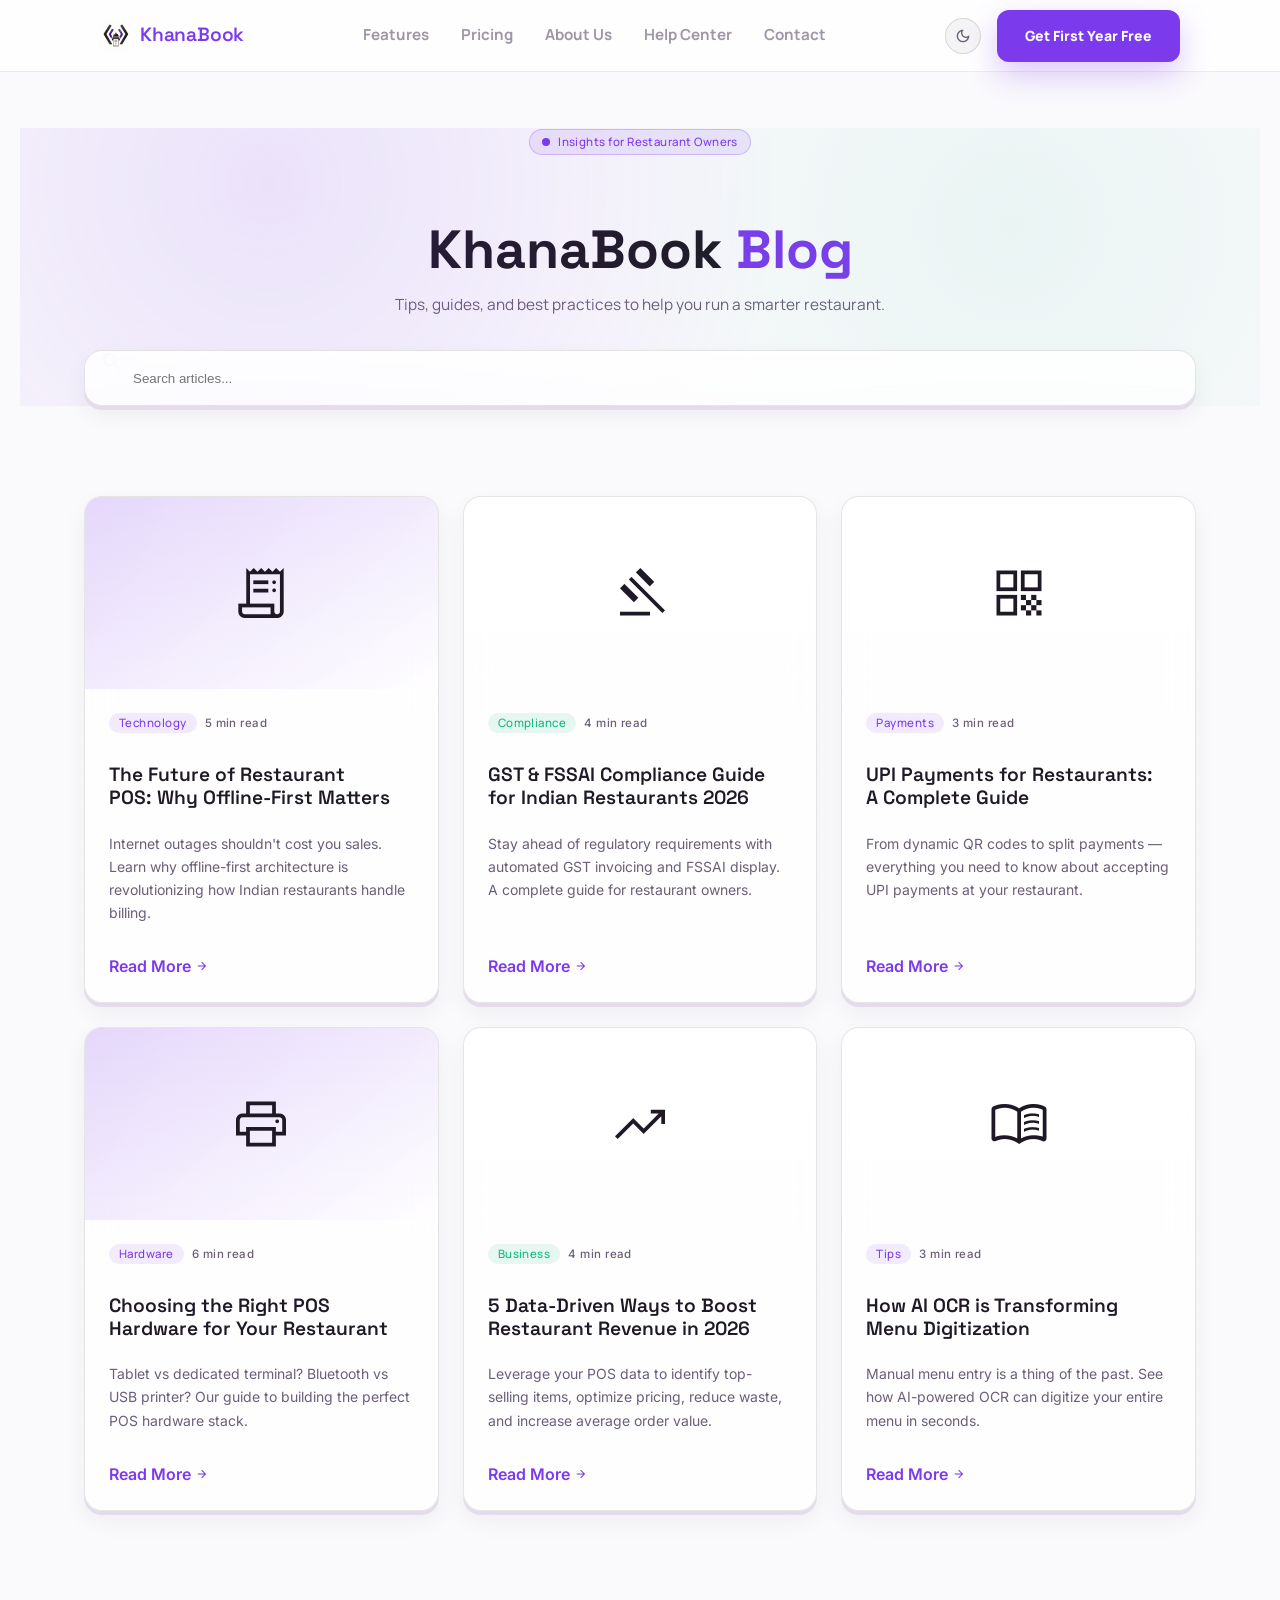
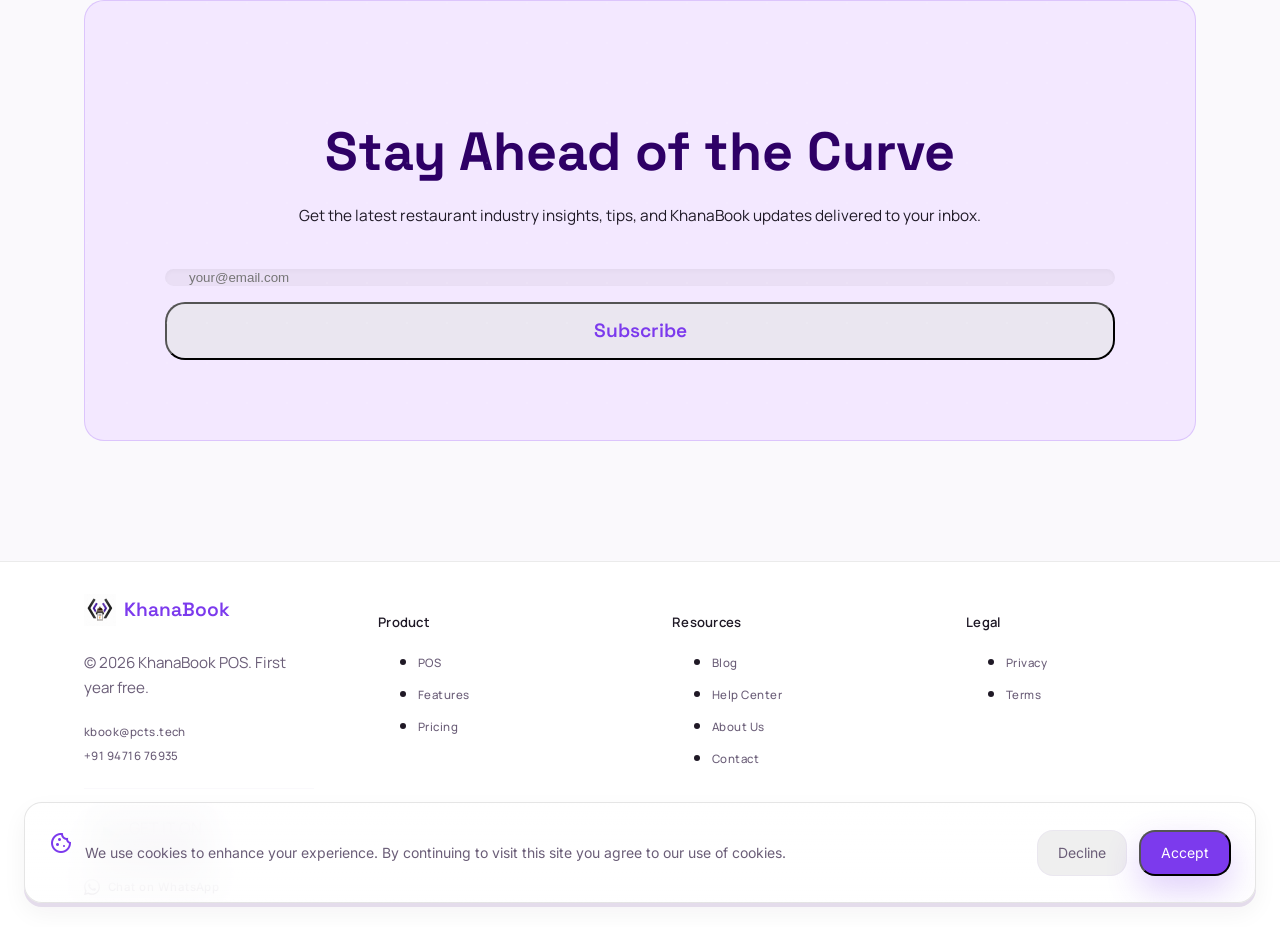
==== html/blog.html @ 8bc5c880 "first commit" ====
﻿<!DOCTYPE html><html lang="en"><head>
<meta charset="utf-8">
<meta name="viewport" content="width=device-width, initial-scale=1.0">
<meta name="description" content="KhanaBook Blog — restaurant POS insights, GST/FSSAI tips, UPI payment guides, hardware advice, and updates on the first year free launch offer.">
<meta property="og:title" content="KhanaBook Blog | Restaurant POS Insights">
<meta property="og:description" content="KhanaBook Blog — restaurant POS insights, GST/FSSAI tips, UPI payment guides, hardware advice, and updates on the first year free launch offer.">
<meta property="og:type" content="website">
<meta name="twitter:card" content="summary_large_image">
<meta name="twitter:image" content="../assets/khanabook_logo.png">
<meta property="og:image" content="../assets/khanabook_logo.png">
<title>KhanaBook Blog | Restaurant POS Insights</title>
<link rel="icon" type="image/png" href="../assets/khanabook_logo_header.png">


<link rel="preconnect" href="https://fonts.googleapis.com">
<link rel="preconnect" href="https://fonts.gstatic.com" crossorigin>
<link href="https://fonts.googleapis.com/css2?family=Inter:wght@300;400;500;600;700;800;900&family=Material+Symbols+Outlined:wght,FILL@100..700,0..1&display=swap" rel="stylesheet">
<link rel="stylesheet" href="../css/blog.css">
<link rel="stylesheet" href="../css/khanabook-premium.css">
  
<script type="application/ld+json">
{"@context":"https://schema.org","@type":"Organization","name":"KhanaBook","description":"Precision POS for the Modern Era","url":"https://khanabook.com","contactPoint":{"@type":"ContactPoint","telephone":"+91-94716-76935","email":"kbook@pcts.tech","contactType":"sales"}}
</script>
<script type="application/ld+json">
{"@context":"https://schema.org","@type":"WebSite","name":"KhanaBook","url":"https://khanabook.com"}
</script>

  <link rel="canonical" href="https://khanabook.com/blog.html">
  <meta property="og:url" content="https://khanabook.com/blog.html">
  <meta name="robots" content="index, follow">
  <!-- Theme initializer: inline & synchronous to prevent flash of wrong theme -->
  <script>
    (function() {
      try {
        var theme = localStorage.getItem('khana-theme');
        if (!theme) {
          theme = window.matchMedia('(prefers-color-scheme: dark)').matches ? 'dark' : 'light';
        }
        if (theme === 'dark') document.documentElement.classList.add('dark');
      } catch(e) {}
    })();
  </script>
</head>
<body class="bg-background text-on-surface font-body-base overflow-x-hidden">
<nav class="fixed top-0 w-full z-50 bg-surface/80 backdrop-blur-md border-b border-outline-variant/30 h-16">
<div class="flex justify-between items-center max-w-7xl mx-auto px-6 h-full">
<a href="home.html" class="flex items-center gap-2 font-headline-md text-headline-md font-bold text-primary">
<img src="../assets/khanabook_logo.png" alt="KhanaBook" class="h-8 w-auto shrink-0"> KhanaBook</a>
<div class="hidden md:flex items-center gap-8">
<a class="nav-link font-body-base text-body-base text-on-surface-variant hover:text-primary transition-colors" href="features.html">Features</a>
<a class="nav-link font-body-base text-body-base text-on-surface-variant hover:text-primary transition-colors" href="pricing-plans.html">Pricing</a>
<a class="nav-link font-body-base text-body-base text-on-surface-variant hover:text-primary transition-colors" href="our-story.html">About Us</a>
<a class="nav-link font-body-base text-body-base text-on-surface-variant hover:text-primary transition-colors" href="help-center.html">Help Center</a>
<a class="nav-link font-body-base text-body-base text-on-surface-variant hover:text-primary transition-colors" href="get-started.html">Contact</a>
</div>
<div class="flex items-center gap-4">
<button onclick="toggleTheme()" class="w-9 h-9 rounded-full flex items-center justify-center border border-outline-variant/50 hover:border-primary transition-colors bg-surface-container/50" aria-label="Toggle theme">
<span class="material-symbols-outlined text-lg text-on-surface-variant" id="theme-icon">light_mode</span>
</button>
<a href="get-started.html" class="nav-cta hidden md:inline-block">Get First Year Free</a>
<button id="mobile-menu-btn" onclick="toggleMobileMenu()" class="md:hidden w-9 h-9 rounded-full flex items-center justify-center border border-outline-variant/50 hover:border-primary transition-colors bg-surface-container/50 text-on-surface-variant" aria-label="Toggle navigation menu">
          <span class="material-symbols-outlined text-lg" id="mobile-menu-icon">menu</span>
        </button>
</div>
</div>
</nav>
<div id="mobile-menu" class="hidden fixed top-16 left-0 w-full bg-surface/95 backdrop-blur-md border-b border-outline-variant/30 z-40 py-4 px-6 flex flex-col gap-1 shadow-lg md:hidden">
    <a class="nav-link font-body-base text-body-base text-on-surface-variant hover:text-primary transition-colors py-2.5" href="home.html">Home</a>
    <a class="nav-link font-body-base text-body-base text-on-surface-variant hover:text-primary transition-colors py-2.5" href="features.html">Features</a>
    <a class="nav-link font-body-base text-body-base text-on-surface-variant hover:text-primary transition-colors py-2.5" href="pricing-plans.html">Pricing</a>
    <a class="nav-link font-body-base text-body-base text-on-surface-variant hover:text-primary transition-colors py-2.5" href="our-story.html">About Us</a>
    <a class="nav-link font-body-base text-body-base text-on-surface-variant hover:text-primary transition-colors py-2.5" href="help-center.html">Help Center</a>
    <a class="nav-link font-body-base text-body-base text-on-surface-variant hover:text-primary transition-colors py-2.5" href="get-started.html">Contact</a>
    <a href="get-started.html" class="mobile-cta mt-2">Get First Year Free</a>
  </div>
<main class="pt-32 pb-section-desktop">
<!-- Hero -->
<section data-reveal class="max-w-7xl mx-auto px-margin-desktop text-center relative">
<div class="hero-gradient absolute inset-0 -z-10" style="background: radial-gradient(circle at 50% 30%, rgba(124, 58, 237,.12) 0%, transparent 70%);"></div>
<div class="inline-flex items-center gap-2 px-3 py-1 rounded-full bg-primary/10 border border-primary/20 text-primary-fixed-dim text-label-sm font-label-sm mb-6">
<span class="w-2 h-2 rounded-full bg-primary animate-pulse"></span> Insights for Restaurant Owners
</div>
<h1 class="text-headline-xl font-headline-xl text-on-surface tracking-tight leading-tight mb-4">KhanaBook <span class="text-primary">Blog</span></h1>
<p class="text-body-lg font-body-lg text-on-surface-variant max-w-2xl mx-auto mb-xl">Tips, guides, and best practices to help you run a smarter restaurant.</p>
<div class="relative max-w-xl mx-auto mb-section-mobile">
<span class="material-symbols-outlined absolute left-4 top-1/2 -translate-y-1/2 text-outline">search</span>
<input id="blog-search" class="w-full h-14 pl-12 pr-4 glass-card rounded-xl text-on-surface focus:border-primary focus:ring-1 focus:ring-primary transition-all outline-none" placeholder="Search articles..." type="text" aria-label="Search blog articles">
</div>
</section>

<!-- Blog Grid -->
<section data-reveal class="max-w-7xl mx-auto px-margin-desktop">
<div class="grid grid-cols-1 md:grid-cols-2 lg:grid-cols-3 gap-6">
  <!-- Article 1 -->
  <article class="blog-card glass-card rounded-2xl overflow-hidden hover:border-primary/40 transition-all group flex flex-col">
    <div class="h-48 bg-gradient-to-br from-primary/20 to-tertiary/10 flex items-center justify-center overflow-hidden">
      <span class="material-symbols-outlined text-6xl text-primary/40 group-hover:scale-110 transition-transform">receipt_long</span>
    </div>
    <div class="p-6 flex flex-col flex-1">
      <div class="flex items-center gap-2 mb-3">
        <span class="px-2.5 py-0.5 rounded-full bg-primary/10 text-primary text-label-sm font-label-sm">Technology</span>
        <span class="text-label-sm text-on-surface-variant">5 min read</span>
      </div>
      <h3 class="text-headline-md font-headline-md text-on-surface mb-2 group-hover:text-primary transition-colors">The Future of Restaurant POS: Why Offline-First Matters</h3>
      <p class="text-body-sm text-on-surface-variant flex-1">Internet outages shouldn't cost you sales. Learn why offline-first architecture is revolutionizing how Indian restaurants handle billing.</p>
      <a href="help-center.html" class="mt-4 text-primary font-body-bold text-body-bold flex items-center gap-1 hover:gap-2 transition-all">Read More <span class="material-symbols-outlined text-sm">arrow_forward</span></a>
    </div>
  </article>
  <!-- Article 2 -->
  <article class="blog-card glass-card rounded-2xl overflow-hidden hover:border-primary/40 transition-all group flex flex-col">
    <div class="h-48 bg-gradient-to-br from-tertiary/20 to-primary/10 flex items-center justify-center overflow-hidden">
      <span class="material-symbols-outlined text-6xl text-tertiary/40 group-hover:scale-110 transition-transform">gavel</span>
    </div>
    <div class="p-6 flex flex-col flex-1">
      <div class="flex items-center gap-2 mb-3">
        <span class="px-2.5 py-0.5 rounded-full bg-tertiary/10 text-tertiary text-label-sm font-label-sm">Compliance</span>
        <span class="text-label-sm text-on-surface-variant">4 min read</span>
      </div>
      <h3 class="text-headline-md font-headline-md text-on-surface mb-2 group-hover:text-primary transition-colors">GST &amp; FSSAI Compliance Guide for Indian Restaurants 2026</h3>
      <p class="text-body-sm text-on-surface-variant flex-1">Stay ahead of regulatory requirements with automated GST invoicing and FSSAI display. A complete guide for restaurant owners.</p>
      <a href="help-center.html" class="mt-4 text-primary font-body-bold text-body-bold flex items-center gap-1 hover:gap-2 transition-all">Read More <span class="material-symbols-outlined text-sm">arrow_forward</span></a>
    </div>
  </article>
  <!-- Article 3 -->
  <article class="blog-card glass-card rounded-2xl overflow-hidden hover:border-primary/40 transition-all group flex flex-col">
    <div class="h-48 bg-gradient-to-br from-slate-gray/20 to-primary/5 flex items-center justify-center overflow-hidden">
      <span class="material-symbols-outlined text-6xl text-slate-gray/40 group-hover:scale-110 transition-transform">qr_code</span>
    </div>
    <div class="p-6 flex flex-col flex-1">
      <div class="flex items-center gap-2 mb-3">
        <span class="px-2.5 py-0.5 rounded-full bg-primary/10 text-primary text-label-sm font-label-sm">Payments</span>
        <span class="text-label-sm text-on-surface-variant">3 min read</span>
      </div>
      <h3 class="text-headline-md font-headline-md text-on-surface mb-2 group-hover:text-primary transition-colors">UPI Payments for Restaurants: A Complete Guide</h3>
      <p class="text-body-sm text-on-surface-variant flex-1">From dynamic QR codes to split payments — everything you need to know about accepting UPI payments at your restaurant.</p>
      <a href="help-center.html" class="mt-4 text-primary font-body-bold text-body-bold flex items-center gap-1 hover:gap-2 transition-all">Read More <span class="material-symbols-outlined text-sm">arrow_forward</span></a>
    </div>
  </article>
  <!-- Article 4 -->
  <article class="blog-card glass-card rounded-2xl overflow-hidden hover:border-primary/40 transition-all group flex flex-col">
    <div class="h-48 bg-gradient-to-br from-primary/20 to-tertiary/5 flex items-center justify-center overflow-hidden">
      <span class="material-symbols-outlined text-6xl text-primary/40 group-hover:scale-110 transition-transform">print</span>
    </div>
    <div class="p-6 flex flex-col flex-1">
      <div class="flex items-center gap-2 mb-3">
        <span class="px-2.5 py-0.5 rounded-full bg-primary/10 text-primary text-label-sm font-label-sm">Hardware</span>
        <span class="text-label-sm text-on-surface-variant">6 min read</span>
      </div>
      <h3 class="text-headline-md font-headline-md text-on-surface mb-2 group-hover:text-primary transition-colors">Choosing the Right POS Hardware for Your Restaurant</h3>
      <p class="text-body-sm text-on-surface-variant flex-1">Tablet vs dedicated terminal? Bluetooth vs USB printer? Our guide to building the perfect POS hardware stack.</p>
      <a href="help-center.html" class="mt-4 text-primary font-body-bold text-body-bold flex items-center gap-1 hover:gap-2 transition-all">Read More <span class="material-symbols-outlined text-sm">arrow_forward</span></a>
    </div>
  </article>
  <!-- Article 5 -->
  <article class="blog-card glass-card rounded-2xl overflow-hidden hover:border-primary/40 transition-all group flex flex-col">
    <div class="h-48 bg-gradient-to-br from-tertiary/20 to-primary/10 flex items-center justify-center overflow-hidden">
      <span class="material-symbols-outlined text-6xl text-tertiary/40 group-hover:scale-110 transition-transform">trending_up</span>
    </div>
    <div class="p-6 flex flex-col flex-1">
      <div class="flex items-center gap-2 mb-3">
        <span class="px-2.5 py-0.5 rounded-full bg-tertiary/10 text-tertiary text-label-sm font-label-sm">Business</span>
        <span class="text-label-sm text-on-surface-variant">4 min read</span>
      </div>
      <h3 class="text-headline-md font-headline-md text-on-surface mb-2 group-hover:text-primary transition-colors">5 Data-Driven Ways to Boost Restaurant Revenue in 2026</h3>
      <p class="text-body-sm text-on-surface-variant flex-1">Leverage your POS data to identify top-selling items, optimize pricing, reduce waste, and increase average order value.</p>
      <a href="help-center.html" class="mt-4 text-primary font-body-bold text-body-bold flex items-center gap-1 hover:gap-2 transition-all">Read More <span class="material-symbols-outlined text-sm">arrow_forward</span></a>
    </div>
  </article>
  <!-- Article 6 -->
  <article class="blog-card glass-card rounded-2xl overflow-hidden hover:border-primary/40 transition-all group flex flex-col">
    <div class="h-48 bg-gradient-to-br from-slate-gray/20 to-primary/5 flex items-center justify-center overflow-hidden">
      <span class="material-symbols-outlined text-6xl text-slate-gray/40 group-hover:scale-110 transition-transform">menu_book</span>
    </div>
    <div class="p-6 flex flex-col flex-1">
      <div class="flex items-center gap-2 mb-3">
        <span class="px-2.5 py-0.5 rounded-full bg-primary/10 text-primary text-label-sm font-label-sm">Tips</span>
        <span class="text-label-sm text-on-surface-variant">3 min read</span>
      </div>
      <h3 class="text-headline-md font-headline-md text-on-surface mb-2 group-hover:text-primary transition-colors">How AI OCR is Transforming Menu Digitization</h3>
      <p class="text-body-sm text-on-surface-variant flex-1">Manual menu entry is a thing of the past. See how AI-powered OCR can digitize your entire menu in seconds.</p>
      <a href="help-center.html" class="mt-4 text-primary font-body-bold text-body-bold flex items-center gap-1 hover:gap-2 transition-all">Read More <span class="material-symbols-outlined text-sm">arrow_forward</span></a>
    </div>
  </article>
</div>
</section>

<!-- Newsletter CTA -->
<section data-reveal class="max-w-7xl mx-auto px-margin-desktop mt-32">
<div class="bg-primary-container rounded-[3rem] p-12 md:p-20 text-center relative overflow-hidden">
<div class="absolute top-0 left-0 w-full h-full opacity-10 pointer-events-none" style="background-image: radial-gradient(circle at 2px 2px, white 1px, transparent 0); background-size: 40px 40px;"></div>
<h2 class="text-headline-xl font-headline-xl text-on-primary-container mb-6">Stay Ahead of the Curve</h2>
<p class="text-body-lg font-body-lg text-on-primary-container/80 mb-10 max-w-2xl mx-auto">Get the latest restaurant industry insights, tips, and KhanaBook updates delivered to your inbox.</p>
<form class="max-w-md mx-auto flex flex-col sm:flex-row gap-4" onsubmit="event.preventDefault();alert('Thanks for subscribing!')">
<input type="email" class="flex-1 h-14 px-6 rounded-2xl bg-surface-dim/80 text-on-surface placeholder:text-on-surface-variant/40 border-none outline-none" placeholder="your@email.com" required aria-label="Email for newsletter">
<button type="submit" class="bg-surface-dim text-primary px-8 py-4 rounded-2xl font-headline-md text-headline-md hover:scale-105 transition-all shadow-2xl whitespace-nowrap">Subscribe</button>
</form>
</div>
</section>
</main>
<footer class="bg-surface-container-lowest dark:bg-surface-dim border-t border-outline-variant/20 w-full py-stack-lg">
<div class="grid grid-cols-1 md:grid-cols-4 gap-gutter px-margin-desktop max-w-7xl mx-auto">
<div class="space-y-6">
<a href="home.html" class="flex items-center gap-2 font-headline-md text-headline-md font-bold text-primary mb-4">
  <img src="../assets/khanabook_logo.png" alt="KhanaBook Logo" class="h-8 w-auto shrink-0">
  KhanaBook
</a>
<p class="text-body-md font-body-md text-on-surface-variant">© <span class="copyright-year">2026</span> KhanaBook POS. First year free.</p>
<div class="flex flex-col gap-2 mt-4">
<a class="text-on-surface-variant dark:text-slate-gray hover:text-primary transition-all text-label-sm font-label-sm focus-visible:outline-2 focus-visible:outline-primary focus-visible:outline-offset-2 rounded" href="mailto:kbook@pcts.tech">kbook@pcts.tech</a>
<a class="text-on-surface-variant dark:text-slate-gray hover:text-primary transition-all text-label-sm font-label-sm focus-visible:outline-2 focus-visible:outline-primary focus-visible:outline-offset-2 rounded" href="tel:9471676935">+91 94716 76935</a>
</div>
<div class="flex flex-col gap-3 mt-4 pt-4 border-t border-outline-variant/20">
  <a href="https://play.google.com/store/apps/details?id=tech.pcts.khanabook" 
     target="_blank" rel="noopener"
     class="inline-flex items-center gap-2 px-4 py-2.5 rounded-xl 
            bg-surface-container-high border border-outline-variant/50 
            hover:border-primary transition-colors w-fit group">
    <svg width="20" height="20" viewBox="0 0 24 24" fill="none" xmlns="http://www.w3.org/2000/svg">
      <path d="M3.18 23.76a2 2 0 0 1-.68-1.53V1.77A2 2 0 0 1 3.18.24L13.41 12 3.18 23.76z" 
            fill="#4CAF50"/>
      <path d="M16.9 15.51 4.94 22.19l-.9.52 9.37-10.71 3.49 3.51z" fill="#F44336"/>
      <path d="M20.57 10.16A2 2 0 0 1 21.5 12a2 2 0 0 1-.93 1.84l-2.82 1.63-3.74-3.47 3.74-3.47 2.82 1.63z" 
            fill="#FFC107"/>
      <path d="M4.04 1.29 16.9 8.49l-3.49 3.51L4.04 1.29z" fill="#2196F3"/>
    </svg>
    <div>
      <div class="text-[9px] text-on-surface-variant uppercase tracking-wider">Get it on</div>
      <div class="text-label-sm font-bold text-on-surface group-hover:text-primary 
                  transition-colors">Google Play</div>
    </div>
  </a>
  <a href="https://wa.me/919471676935?text=Hi%2C%20I%27m%20interested%20in%20KhanaBook%20POS" 
     target="_blank" rel="noopener"
     class="inline-flex items-center gap-2 text-label-sm text-on-surface-variant 
            hover:text-primary transition-colors group">
    <svg width="16" height="16" viewBox="0 0 24 24" fill="currentColor" 
         class="text-[#25D366] group-hover:text-primary transition-colors" xmlns="http://www.w3.org/2000/svg">
      <path d="M17.472 14.382c-.297-.149-1.758-.867-2.03-.967-.273-.099-.471-.148-.67.15-.197.297-.767.966-.94 1.164-.173.199-.347.223-.644.075-.297-.15-1.255-.463-2.39-1.475-.883-.788-1.48-1.761-1.653-2.059-.173-.297-.018-.458.13-.606.134-.133.298-.347.446-.52.149-.174.198-.298.298-.497.099-.198.05-.371-.025-.52-.075-.149-.669-1.612-.916-2.207-.242-.579-.487-.5-.669-.51-.173-.008-.371-.01-.57-.01-.198 0-.52.074-.792.372-.272.297-1.04 1.016-1.04 2.479 0 1.462 1.065 2.875 1.213 3.074.149.198 2.096 3.2 5.077 4.487.709.306 1.262.489 1.694.625.712.227 1.36.195 1.871.118.571-.085 1.758-.719 2.006-1.413.248-.694.248-1.289.173-1.413-.074-.124-.272-.198-.57-.347m-5.421 7.403h-.004a9.87 9.87 0 0 1-5.031-1.378l-.361-.214-3.741.982.998-3.648-.235-.374a9.86 9.86 0 0 1-1.51-5.26c.001-5.45 4.436-9.884 9.888-9.884 2.64 0 5.122 1.03 6.988 2.898a9.825 9.825 0 0 1 2.893 6.994c-.003 5.45-4.437 9.884-9.885 9.884m8.413-18.297A11.815 11.815 0 0 0 12.05 0C5.495 0 .16 5.335.157 11.892c0 2.096.547 4.142 1.588 5.945L.057 24l6.305-1.654a11.882 11.882 0 0 0 5.683 1.448h.005c6.554 0 11.89-5.335 11.893-11.893a11.821 11.821 0 0 0-3.48-8.413z"/>
    </svg>
    Chat on WhatsApp
  </a>
</div>
</div>
<div class="space-y-4">
<h4 class="text-on-surface font-bold text-label-md font-label-md">Product</h4>
<ul class="space-y-2">            <li><a class="text-on-surface-variant dark:text-slate-gray hover:underline decoration-primary transition-all text-label-sm font-label-sm" href="android-pos.html">POS</a></li>
            <li><a class="text-on-surface-variant dark:text-slate-gray hover:underline decoration-primary transition-all text-label-sm font-label-sm" href="features.html">Features</a></li>
            <li><a class="text-on-surface-variant dark:text-slate-gray hover:underline decoration-primary transition-all text-label-sm font-label-sm" href="pricing-plans.html">Pricing</a></li>
</ul>
</div>
<div class="space-y-4">
<h4 class="text-on-surface font-bold text-label-md font-label-md">Resources</h4>
<ul class="space-y-2">
<li><a class="text-on-surface-variant dark:text-slate-gray hover:underline decoration-primary transition-all text-label-sm font-label-sm" href="blog.html">Blog</a></li>
<li><a class="text-on-surface-variant dark:text-slate-gray hover:underline decoration-primary transition-all text-label-sm font-label-sm" href="help-center.html">Help Center</a></li>
<li><a class="text-on-surface-variant dark:text-slate-gray hover:underline decoration-primary transition-all text-label-sm font-label-sm" href="our-story.html">About Us</a></li>
<li><a class="text-on-surface-variant dark:text-slate-gray hover:underline decoration-primary transition-all text-label-sm font-label-sm" href="get-started.html">Contact</a></li>
</ul>
</div>
<div class="space-y-4">
<h4 class="text-on-surface font-bold text-label-md font-label-md">Legal</h4>
<ul class="space-y-2">
<li><a class="text-on-surface-variant dark:text-slate-gray hover:underline decoration-primary transition-all text-label-sm font-label-sm" href="legal-privacy.html">Privacy</a></li>
<li><a class="text-on-surface-variant dark:text-slate-gray hover:underline decoration-primary transition-all text-label-sm font-label-sm" href="legal-privacy.html#terms">Terms</a></li>
</ul>
</div>
</div>
</footer>
<!-- Cookie Consent Banner -->
<div id="cookie-banner" class="hidden fixed bottom-0 left-0 right-0 z-[200] p-4 md:p-6">
<div class="max-w-7xl mx-auto glass-card rounded-2xl p-4 md:p-6 flex flex-col md:flex-row items-start md:items-center justify-between gap-4 shadow-2xl border border-outline-variant/30">
<div class="flex items-start gap-3 flex-1">
<span class="material-symbols-outlined text-primary text-2xl shrink-0">cookie</span>
<p class="text-body-sm text-on-surface-variant">We use cookies to enhance your experience. By continuing to visit this site you agree to our use of cookies.</p>
</div>
<div class="flex gap-3 shrink-0">
<button id="cookie-decline" class="px-5 py-2.5 rounded-xl border border-outline-variant/50 text-body-sm text-on-surface-variant hover:bg-surface-container transition-all">Decline</button>
<button id="cookie-accept" class="px-5 py-2.5 rounded-xl bg-primary text-on-primary text-body-sm font-bold hover:brightness-110 transition-all violet-glow">Accept</button>
</div>
</div>
</div>
<script src="../js/blog.js" defer></script>

  <!-- WhatsApp Float Button -->

</body></html>
---- css/blog.css ----
/* ===== KhanaBook Premium 3D Vanilla CSS Design System ===== */

/* Typography Imports */
@import url('https://fonts.googleapis.com/css2?family=Inter:wght@300;400;500;600;700;800;900&family=Material+Symbols+Outlined:wght,FILL@100..700,0..1&display=swap');

:root {
  /* Color System — Violet-Teal (Light Theme) */
  --color-primary: #7C3AED;
  --color-primary-dark: #5B21B6; /* Solid bottom border for 3D buttons */
  --color-primary-container: #F3E8FF;
  --color-on-primary: #FFFFFF;
  --color-on-primary-container: #2E0066;
  --color-secondary: #06B6D4;
  --color-secondary-dark: #0891B2;
  --color-secondary-container: #CFFAFE;
  --color-on-secondary: #FFFFFF;
  --color-on-secondary-container: #083344;
  --color-accent: #F59E0B;
  --color-success: #10B981;
  --color-error: #EF4444;
  --color-error-container: #FEE2E2;
  --color-on-error: #FFFFFF;
  --color-on-error-container: #7F1D1D;
  
  --color-background: #FAF9FC;
  --color-surface: #FFFFFF;
  --color-surface-dim: #EAE6F0;
  --color-surface-bright: #FFFFFF;
  --color-surface-container-lowest: #FFFFFF;
  --color-surface-container-low: #F6F3FA;
  --color-surface-container: #F0ECF6;
  --color-surface-container-high: #EAE6F0;
  --color-surface-container-highest: #E4DCEB;
  --color-surface-variant: #F0ECF6;
  
  --color-on-surface: #1F1926;
  --color-on-surface-variant: #6B5E78;
  --color-outline: #A396B2;
  --color-outline-variant: #E5DFF0;
  
  --color-slate-gray: #64748B;
  --color-tertiary: #10B981;
  --color-tertiary-container: #D1FAE5;
  --color-on-tertiary: #FFFFFF;
  --color-on-tertiary-container: #064E3B;
  
  --color-midnight-surface: #F3E8FF;
  --color-midnight-elevated: #E8D5FF;
  --color-theme-glow: rgba(124, 58, 237, 0.12);
  
  --radius-xs: 6px;
  --radius-sm: 10px;
  --radius-md: 12px;
  --radius-lg: 16px;
  --radius-xl: 20px;
  --radius-2xl: 28px;
  --radius-3xl: 36px;
  --radius-full: 9999px;
  
  /* 3D Elevation Shadows */
  --shadow-3d: 0 4px 0 var(--color-surface-container-highest), 0 10px 25px rgba(31, 25, 38, 0.05);
  --shadow-3d-hover: 0 12px 0 var(--color-surface-container-highest), 0 20px 40px rgba(124, 58, 237, 0.08);
}

.dark {
  /* Color System — Violet-Teal (Dark Theme) */
  --color-primary: #9F67FF;
  --color-primary-dark: #6D28D9;
  --color-primary-container: #2A1055;
  --color-on-primary: #1C003D;
  --color-on-primary-container: #E8D5FF;
  --color-secondary: #22D3EE;
  --color-secondary-dark: #0891B2;
  --color-secondary-container: #083344;
  --color-on-secondary: #003642;
  --color-on-secondary-container: #CFFAFE;
  --color-accent: #FBBF24;
  --color-success: #34D399;
  --color-error: #F87171;
  --color-error-container: #7F1D1D;
  --color-on-error: #450000;
  --color-on-error-container: #FEE2E2;
  
  --color-background: #0E0C12;
  --color-surface: #16131C;
  --color-surface-dim: #0E0C12;
  --color-surface-bright: #2B2636;
  --color-surface-container-lowest: #070509;
  --color-surface-container-low: #1B1723;
  --color-surface-container: #211D2A;
  --color-surface-container-high: #2C2738;
  --color-surface-container-highest: #373046;
  --color-surface-variant: #373046;
  
  --color-on-surface: #F3EEF8;
  --color-on-surface-variant: #CBBFDC;
  --color-outline: #7C6E8F;
  --color-outline-variant: #3C344E;
  
  --color-slate-gray: #94A3B8;
  --color-tertiary: #34D399;
  --color-tertiary-container: #064E3B;
  --color-on-tertiary: #022C22;
  --color-on-tertiary-container: #D1FAE5;
  
  --color-midnight-surface: #1B1723;
  --color-midnight-elevated: #282234;
  --color-theme-glow: rgba(159, 103, 255, 0.08);
  
  --shadow-3d: 0 4px 0 var(--color-surface-container-lowest), 0 10px 25px rgba(0, 0, 0, 0.2);
  --shadow-3d-hover: 0 12px 0 var(--color-surface-container-lowest), 0 20px 40px rgba(159, 103, 255, 0.06);
}

/* Base Body Resets */
*, *::before, *::after {
  box-sizing: border-box;
}
body {
  background-color: var(--color-background);
  color: var(--color-on-surface);
  font-family: 'Inter', sans-serif;
  margin: 0;
  padding: 0;
  line-height: 1.5;
  transition: background-color 300ms ease, color 300ms ease;
  overflow-x: hidden;
  perspective: 1200px;
}

/* Accessibility Focus-visible */
:focus-visible {
  outline: 2px solid var(--color-primary);
  outline-offset: 2px;
  border-radius: 4px;
}
button:focus-visible, a:focus-visible {
  outline-offset: 3px;
}

/* Cursors */
a, button, select, input, textarea, summary, [role="button"] {
  cursor: pointer;
}
a { text-decoration: none; }  /* Global: no underlines on any link */
input[type="text"], input[type="email"], input[type="tel"], input[type="number"], textarea {
  cursor: text;
}

/* Typography Classes */
.font-bold { font-weight: 700; }
.font-semibold { font-weight: 600; }
.font-extrabold { font-weight: 800; }
.italic { font-style: italic; }
.uppercase { text-transform: uppercase; }
.lowercase { text-transform: lowercase; }
.capitalize { text-transform: capitalize; }
.leading-relaxed { line-height: 1.625; }
.leading-tight { line-height: 1.25; }
.text-center { text-align: center; }
.text-left { text-align: left; }
.text-right { text-align: right; }
.whitespace-nowrap { white-space: nowrap; }
.truncate { overflow: hidden; text-overflow: ellipsis; white-space: nowrap; }

/* Font Scales */
.font-body-base, .text-body-base { font-family: 'Inter', sans-serif; font-size: 16px; line-height: 24px; font-weight: 400; }
.font-body-bold, .text-body-bold { font-family: 'Inter', sans-serif; font-size: 16px; line-height: 24px; font-weight: 600; }
.font-body-lg, .text-body-lg { font-family: 'Inter', sans-serif; font-size: 18px; line-height: 28px; font-weight: 400; }
.font-body-md, .text-body-md { font-family: 'Inter', sans-serif; font-size: 16px; line-height: 24px; font-weight: 400; }
.font-body-sm, .text-body-sm { font-family: 'Inter', sans-serif; font-size: 14px; line-height: 20px; font-weight: 400; }
.font-label-md, .text-label-md { font-family: 'Inter', sans-serif; font-size: 14px; line-height: 20px; letter-spacing: 0.02em; font-weight: 600; }
.font-label-sm, .text-label-sm { font-family: 'Inter', sans-serif; font-size: 12px; line-height: 16px; letter-spacing: 0.04em; font-weight: 500; }
.font-label-caps, .text-label-caps { font-family: 'Inter', sans-serif; font-size: 12px; line-height: 16px; letter-spacing: 0.08em; font-weight: 600; text-transform: uppercase; }
.font-stat-lg, .text-stat-lg { font-family: 'Inter', sans-serif; font-size: 36px; line-height: 40px; font-weight: 700; }
.font-headline-xl, .text-headline-xl { font-family: 'Inter', sans-serif; font-size: 48px; line-height: 56px; letter-spacing: -0.02em; font-weight: 700; }
.font-headline-lg, .text-headline-lg { font-family: 'Inter', sans-serif; font-size: 32px; line-height: 40px; letter-spacing: -0.01em; font-weight: 600; }
.font-headline-md, .text-headline-md { font-family: 'Inter', sans-serif; font-size: 24px; line-height: 32px; font-weight: 600; }
.font-display-lg, .text-display-lg { font-family: 'Inter', sans-serif; font-size: 48px; line-height: 56px; letter-spacing: -0.02em; font-weight: 700; }
.font-display-lg-mobile, .text-display-lg-mobile { font-family: 'Inter', sans-serif; font-size: 32px; line-height: 40px; letter-spacing: -0.01em; font-weight: 600; }
.font-display-md, .text-display-md { font-family: 'Inter', sans-serif; font-size: 36px; line-height: 44px; letter-spacing: -0.01em; font-weight: 700; }

.text-xs { font-size: 0.75rem; line-height: 1rem; }
.text-sm { font-size: 0.875rem; line-height: 1.25rem; }
.text-base { font-size: 1rem; line-height: 1.5rem; }
.text-lg { font-size: 1.125rem; line-height: 1.75rem; }
.text-md { font-size: 1rem; line-height: 1.5rem; }
.text-xl { font-size: 1.25rem; line-height: 1.75rem; }
.text-2xl { font-size: 1.5rem; line-height: 2rem; }
.text-3xl { font-size: 1.875rem; line-height: 2.25rem; }
.text-4xl { font-size: 2.25rem; line-height: 2.5rem; }
.text-6xl { font-size: 3.75rem; line-height: 1; }

.text-primary { color: var(--color-primary); }
.text-on-primary { color: var(--color-on-primary); }
.text-on-surface { color: var(--color-on-surface); }
.text-on-surface-variant { color: var(--color-on-surface-variant); }
.text-outline { color: var(--color-outline); }
.text-outline-variant { color: var(--color-outline-variant); }
.text-error { color: var(--color-error); }
.text-slate-gray { color: var(--color-slate-gray); }
.text-tertiary { color: var(--color-tertiary); }
.text-green-500 { color: #10B981; }

/* Layout Utilities */
.flex { display: flex; }
.inline-flex { display: inline-flex; }
.flex-col { flex-direction: column; }
.flex-row { flex-direction: row; }
.flex-1 { flex: 1 1 0%; }
.flex-grow { flex-grow: 1; }
.flex-shrink-0 { flex-shrink: 0; }
.flex-wrap { flex-wrap: wrap; }
.items-center { align-items: center; }
.items-start { align-items: flex-start; }
.items-end { align-items: flex-end; }
.items-baseline { align-items: baseline; }
.justify-between { justify-content: space-between; }
.justify-center { justify-content: center; }
.justify-end { justify-content: flex-end; }

.grid { display: grid; }
.grid-cols-1 { grid-template-columns: repeat(1, minmax(0, 1fr)); }
.grid-cols-2 { grid-template-columns: repeat(2, minmax(0, 1fr)); }
.grid-cols-3 { grid-template-columns: repeat(3, minmax(0, 1fr)); }

.hidden { display: none; }
.block { display: block; }
.inline-block { display: inline-block; }

.relative { position: relative; }
.absolute { position: absolute; }
.fixed { position: fixed; }
.sticky { position: sticky; }
.inset-0 { top: 0; right: 0; bottom: 0; left: 0; }

.top-0 { top: 0; }
.top-1 { top: 0.25rem; }
.top-4 { top: 1rem; }
.top-12 { top: 3rem; }
.top-16 { top: 4rem; }
.top-32 { top: 8rem; }
.bottom-0 { bottom: 0; }
.bottom-10 { bottom: 2.5rem; }
.left-0 { left: 0; }
.left-1 { left: 0.25rem; }
.left-4 { left: 1rem; }
.right-0 { right: 0; }
.right-4 { right: 1rem; }
.right-10 { right: 2.5rem; }

.z-0 { z-index: 0; }
.z-10 { z-index: 10; }
.z-40 { z-index: 40; }
.z-50 { z-index: 50; }
.z-\[200\] { z-index: 200; }
.z-\[250\] { z-index: 250; }
.z-\[300\] { z-index: 300; }

.w-full { width: 100%; }
.w-auto { width: auto; }
.w-fit { width: fit-content; }
.w-px { width: 1px; }
.w-0\.5 { width: 0.125rem; }
.w-2 { width: 0.5rem; }
.w-2\.5 { width: 0.625rem; }
.w-4 { width: 1rem; }
.w-5 { width: 1.25rem; }
.w-6 { width: 1.5rem; }
.w-8 { width: 2rem; }
.w-9 { width: 2.25rem; }
.w-10 { width: 2.5rem; }
.w-12 { width: 3rem; }
.w-14 { width: 3.5rem; }
.w-16 { width: 4rem; }
.w-20 { width: 5rem; }
.w-24 { width: 6rem; }
.w-32 { width: 8rem; }
.w-48 { width: 12rem; }
.w-64 { width: 16rem; }
.w-\[500px\] { width: 500px; }
.w-\[75\%\] { width: 75%; }
.w-\[85\%\] { width: 85%; }

.h-full { height: 100%; }
.h-auto { height: auto; }
.h-px { height: 1px; }
.h-1 { height: 0.25rem; }
.h-1\.5 { height: 0.375rem; }
.h-2 { height: 0.5rem; }
.h-2\.5 { height: 0.625rem; }
.h-4 { height: 1rem; }
.h-5 { height: 1.25rem; }
.h-6 { height: 1.5rem; }
.h-7 { height: 1.75rem; }
.h-8 { height: 2rem; }
.h-9 { height: 2.25rem; }
.h-10 { height: 2.5rem; }
.h-12 { height: 3rem; }
.h-14 { height: 3.5rem; }
.h-16 { height: 4rem; }
.h-20 { height: 5rem; }
.h-24 { height: 6rem; }
.h-40 { height: 10rem; }
.h-48 { height: 12rem; }
.h-64 { height: 16rem; }
.h-\[2px\] { height: 2px; }
.h-\[40\%\] { height: 40%; }
.h-\[50\%\] { height: 50%; }
.h-\[70\%\] { height: 70%; }
.h-\[90\%\] { height: 90%; }
.h-\[420px\] { height: 420px; }
.h-\[48px\] { height: 48px; }
.h-\[500px\] { height: 500px; }
.h-\[600px\] { height: 600px; }

/* Spacing Utilities */
.gap-1 { gap: 0.25rem; }
.gap-1\.5 { gap: 0.375rem; }
.gap-2 { gap: 0.5rem; }
.gap-3 { gap: 0.75rem; }
.gap-4 { gap: 1rem; }
.gap-6 { gap: 1.5rem; }
.gap-8 { gap: 2rem; }
.gap-10 { gap: 2.5rem; }
.gap-12 { gap: 3rem; }
.gap-16 { gap: 4rem; }

.gap-xs { gap: 0.25rem; }
.gap-sm { gap: 0.5rem; }
.gap-md { gap: 1rem; }
.gap-lg { gap: 1.5rem; }
.gap-xl { gap: 2rem; }
.gap-gutter { gap: 1.5rem; }
.gap-section-mobile { gap: 60px; }

/* Margin */
.m-0 { margin: 0; }
.mx-auto { margin-left: auto; margin-right: auto; }
.ml-auto { margin-left: auto; }
.mt-auto { margin-top: auto; }

.mt-1 { margin-top: 0.25rem; }
.mt-2 { margin-top: 0.5rem; }
.mt-3 { margin-top: 0.75rem; }
.mt-4 { margin-top: 1rem; }
.mt-6 { margin-top: 1.5rem; }
.mt-8 { margin-top: 2rem; }
.mt-10 { margin-top: 2.5rem; }
.mt-32 { margin-top: 8rem; }
.mt-40 { margin-top: 10rem; }
.mt-xs { margin-top: 0.25rem; }
.mt-sm { margin-top: 0.5rem; }
.mt-md { margin-top: 1rem; }
.mt-lg { margin-top: 1.5rem; }
.mt-xl { margin-top: 2rem; }
.mt-section-mobile { margin-top: 60px; }

.mb-0.5 { margin-bottom: 0.125rem; }
.mb-1 { margin-bottom: 0.25rem; }
.mb-2 { margin-bottom: 0.5rem; }
.mb-3 { margin-bottom: 0.75rem; }
.mb-4 { margin-bottom: 1rem; }
.mb-6 { margin-bottom: 1.5rem; }
.mb-8 { margin-bottom: 2rem; }
.mb-10 { margin-bottom: 2.5rem; }
.mb-12 { margin-bottom: 3rem; }
.mb-16 { margin-bottom: 4rem; }
.mb-20 { margin-bottom: 5rem; }
.mb-32 { margin-bottom: 8rem; }
.mb-\[80px\] { margin-bottom: 80px; }
.mb-xs { margin-bottom: 0.25rem; }
.mb-sm { margin-bottom: 0.5rem; }
.mb-md { margin-bottom: 1rem; }
.mb-lg { margin-bottom: 1.5rem; }
.mb-xl { margin-bottom: 2rem; }
.mb-section-desktop { margin-bottom: 120px; }
.mb-section-mobile { margin-bottom: 60px; }

.ml-1\.5 { margin-left: 0.375rem; }
.my-xl { margin-top: 2rem; margin-bottom: 2rem; }

/* Padding */
.p-2 { padding: 0.5rem; }
.p-3 { padding: 0.75rem; }
.p-4 { padding: 1rem; }
.p-6 { padding: 1.5rem; }
.p-8 { padding: 2rem; }
.p-12 { padding: 3rem; }
.p-xs { padding: 0.25rem; }
.p-sm { padding: 0.5rem; }
.p-md { padding: 1rem; }
.p-lg { padding: 1.5rem; }
.p-xl { padding: 2rem; }

.px-2 { padding-left: 0.5rem; padding-right: 0.5rem; }
.px-2\.5 { padding-left: 0.625rem; padding-right: 0.625rem; }
.px-3 { padding-left: 0.75rem; padding-right: 0.75rem; }
.px-4 { padding-left: 1rem; padding-right: 1rem; }
.px-5 { padding-left: 1.25rem; padding-right: 1.25rem; }
.px-6 { padding-left: 1.5rem; padding-right: 1.5rem; }
.px-8 { padding-left: 2rem; padding-right: 2rem; }
.px-10 { padding-left: 2.5rem; padding-right: 2.5rem; }
.px-md { padding-left: 1rem; padding-right: 1rem; }
.px-xl { padding-left: 2rem; padding-right: 2rem; }

.py-0\.5 { padding-top: 0.125rem; padding-bottom: 0.125rem; }
.py-1 { padding-top: 0.25rem; padding-bottom: 0.25rem; }
.py-1\.5 { padding-top: 0.375rem; padding-bottom: 0.375rem; }
.py-2 { padding-top: 0.5rem; padding-bottom: 0.5rem; }
.py-2\.5 { padding-top: 0.625rem; padding-bottom: 0.625rem; }
.py-3 { padding-top: 0.75rem; padding-bottom: 0.75rem; }
.py-4 { padding-top: 1rem; padding-bottom: 1rem; }
.py-5 { padding-top: 1.25rem; padding-bottom: 1.25rem; }
.py-24 { padding-top: 6rem; padding-bottom: 6rem; }
.py-32 { padding-top: 8rem; padding-bottom: 8rem; }
.py-xs { padding-top: 0.25rem; padding-bottom: 0.25rem; }
.py-sm { padding-top: 0.5rem; padding-bottom: 0.5rem; }
.py-md { padding-top: 1rem; padding-bottom: 1rem; }
.py-lg { padding-top: 1.5rem; padding-bottom: 1.5rem; }
.py-xl { padding-top: 2rem; padding-bottom: 2rem; }
.py-stack-lg { padding-top: 2rem; padding-bottom: 2rem; }
.py-section-desktop { padding-top: 120px; padding-bottom: 120px; }

.pt-0 { padding-top: 0; }
.pt-4 { padding-top: 1rem; }
.pt-8 { padding-top: 2rem; }
.pt-16 { padding-top: 4rem; }
.pt-24 { padding-top: 6rem; }
.pt-32 { padding-top: 8rem; }
.pt-\[160px\] { padding-top: 160px; }
.pt-md { padding-top: 1rem; }
.pt-xl { padding-top: 2rem; }

.pb-1 { padding-bottom: 0.25rem; }
.pb-20 { padding-bottom: 5rem; }
.pb-24 { padding-bottom: 6rem; }
.pb-section-desktop { padding-bottom: 120px; }
.pl-12 { padding-left: 3rem; }
.pr-4 { padding-right: 1rem; }
.pr-md { padding-right: 1rem; }

/* Stack spacing */
.space-x-md > * + * { margin-left: 1rem; }
.space-y-2 > * + * { margin-top: 0.5rem; }
.space-y-3 > * + * { margin-top: 0.75rem; }
.space-y-4 > * + * { margin-top: 1rem; }
.space-y-6 > * + * { margin-top: 1.5rem; }
.space-y-8 > * + * { margin-top: 2rem; }
.space-y-sm > * + * { margin-top: 0.5rem; }
.space-y-md > * + * { margin-top: 1rem; }
.space-y-lg > * + * { margin-top: 1.5rem; }
.space-y-xl > * + * { margin-top: 2rem; }

/* Borders & Outline */
.border { border: 1px solid var(--color-outline-variant); }
.border-2 { border: 2px solid var(--color-outline-variant); }
.border-b { border-bottom: 1px solid var(--color-outline-variant); }
.border-t { border-top: 1px solid var(--color-outline-variant); }
.border-y { border-top: 1px solid var(--color-outline-variant); border-bottom: 1px solid var(--color-outline-variant); }
.border-l-2 { border-left: 2px solid var(--color-outline-variant); }
.border-none { border: none !important; }
.border-collapse { border-collapse: collapse; }
.border-\[\#2D333F\] { border-color: #2D333F; }

.border-primary { border-color: var(--color-primary); }
.border-surface { border-color: var(--color-surface); }
.border-background { border-color: var(--color-background); }
.border-outline { border-color: var(--color-outline); }
.border-outline-variant { border-color: var(--color-outline-variant); }

/* Opacity Borders */
.border-outline-variant\/10 { border-color: rgba(229, 223, 240, 0.1); }
.border-outline-variant\/20 { border-color: rgba(229, 223, 240, 0.2); }
.border-outline-variant\/30 { border-color: rgba(229, 223, 240, 0.3); }
.border-outline-variant\/40 { border-color: rgba(229, 223, 240, 0.4); }
.border-outline-variant\/50 { border-color: rgba(229, 223, 240, 0.5); }
.border-primary\/20 { border-color: rgba(124, 58, 237, 0.2); }
.border-primary\/30 { border-color: rgba(124, 58, 237, 0.3); }
.border-primary\/40 { border-color: rgba(124, 58, 237, 0.4); }
.border-white\/20 { border-color: rgba(255, 255, 255, 0.2); }
.border-white\/5 { border-color: rgba(255, 255, 255, 0.05); }

.outline-none { outline: none; }

/* Radius */
.rounded { border-radius: var(--radius-xs); }
.rounded-lg { border-radius: var(--radius-sm); }
.rounded-xl { border-radius: var(--radius-lg); }
.rounded-2xl { border-radius: var(--radius-xl); }
.rounded-3xl { border-radius: var(--radius-2xl); }
.rounded-full { border-radius: var(--radius-full); }
.rounded-\[10px\] { border-radius: 10px; }
.rounded-\[16px\] { border-radius: 16px; }
.rounded-\[1\.5rem\] { border-radius: 1.5rem; }
.rounded-\[2rem\] { border-radius: 2rem; }
.rounded-\[3rem\] { border-radius: 3rem; }

/* Background Colors */
.bg-background { background-color: var(--color-background); }
.bg-surface { background-color: var(--color-surface); }
.bg-surface-bright { background-color: var(--color-surface-bright); }
.bg-surface-dim { background-color: var(--color-surface-dim); }
.bg-primary { background-color: var(--color-primary); }
.bg-error { background-color: var(--color-error); }
.bg-error-container { background-color: var(--color-error-container); }
.bg-midnight-surface { background-color: var(--color-midnight-surface); }
.bg-midnight-elevated { background-color: var(--color-midnight-elevated); }
.bg-outline-variant { background-color: var(--color-outline-variant); }

.bg-surface-container { background-color: var(--color-surface-container); }
.bg-surface-container-low { background-color: var(--color-surface-container-low); }
.bg-surface-container-high { background-color: var(--color-surface-container-high); }
.bg-surface-container-highest { background-color: var(--color-surface-container-highest); }
.bg-surface-container-lowest { background-color: var(--color-surface-container-lowest); }
.bg-surface-variant { background-color: var(--color-surface-variant); }

/* Opacity Backgrounds */
.bg-black\/60 { background-color: rgba(0,0,0,0.6); }
.bg-black\/70 { background-color: rgba(0,0,0,0.7); }
.bg-primary\/5 { background-color: rgba(124, 58, 237, 0.05); }
.bg-primary\/10 { background-color: rgba(124, 58, 237, 0.1); }
.bg-primary\/12 { background-color: rgba(124, 58, 237, 0.12); }
.bg-primary\/20 { background-color: rgba(124, 58, 237, 0.2); }
.bg-green-500\/10 { background-color: rgba(16, 185, 129, 0.1); }
.bg-tertiary\/10 { background-color: rgba(16, 185, 129, 0.1); }
.bg-tertiary\/20 { background-color: rgba(16, 185, 129, 0.2); }
.bg-error-container\/10 { background-color: rgba(239, 68, 68, 0.1); }
.bg-error-container\/30 { background-color: rgba(239, 68, 68, 0.3); }
.bg-surface\/80 { background-color: rgba(255, 255, 255, 0.8); }
.dark .bg-surface\/80 { background-color: rgba(22, 19, 28, 0.8); }
.bg-surface\/95 { background-color: rgba(255, 255, 255, 0.95); }
.dark .bg-surface\/95 { background-color: rgba(22, 19, 28, 0.95); }
.bg-surface-container-high\/50 { background-color: rgba(234, 230, 240, 0.5); }
.dark .bg-surface-container-high\/50 { background-color: rgba(44, 39, 56, 0.5); }
.bg-surface-container\/50 { background-color: rgba(240, 236, 246, 0.5); }
.dark .bg-surface-container\/50 { background-color: rgba(33, 29, 42, 0.5); }
.bg-outline-variant\/30 { background-color: rgba(229, 223, 240, 0.3); }
.bg-outline-variant\/40 { background-color: rgba(229, 223, 240, 0.4); }

/* Gradients */
.bg-gradient-to-r { background-image: linear-gradient(to right, var(--tw-gradient-stops, transparent, transparent)); }
.bg-gradient-to-br { background-image: linear-gradient(to bottom right, var(--tw-gradient-stops, transparent, transparent)); }
.bg-gradient-to-t { background-image: linear-gradient(to top, var(--tw-gradient-stops, transparent, transparent)); }

.from-background { --tw-gradient-from: var(--color-background); --tw-gradient-stops: var(--tw-gradient-from), var(--tw-gradient-to, transparent); }
.from-primary\/20 { --tw-gradient-from: rgba(124, 58, 237, 0.2); --tw-gradient-stops: var(--tw-gradient-from), var(--tw-gradient-to, transparent); }
.from-transparent { --tw-gradient-from: transparent; --tw-gradient-stops: var(--tw-gradient-from), var(--tw-gradient-to, transparent); }
.from-surface-container-low { --tw-gradient-from: var(--color-surface-container-low); --tw-gradient-stops: var(--tw-gradient-from), var(--tw-gradient-to, transparent); }
.to-transparent { --tw-gradient-to: transparent; }
.to-primary\/5 { --tw-gradient-to: rgba(124, 58, 237, 0.05); }
.to-primary\/10 { --tw-gradient-to: rgba(124, 58, 237, 0.10); }

/* Shadows and Blur */
.shadow-md { box-shadow: var(--shadow-md); }
.shadow-lg { box-shadow: var(--shadow-lg); }
.shadow-xl { box-shadow: var(--shadow-xl); }
.shadow-2xl { box-shadow: var(--shadow-2xl); }
.shadow-\[0_0_20px_rgba\(255\,182\,142\,0\.3\)\] { box-shadow: 0 0 20px rgba(124, 58, 237, 0.2); }

.backdrop-blur-md { backdrop-filter: blur(12px); -webkit-backdrop-filter: blur(12px); }
.backdrop-blur-sm { backdrop-filter: blur(4px); -webkit-backdrop-filter: blur(4px); }
.blur-3xl { filter: blur(64px); }
.blur-\[100px\] { filter: blur(100px); }
.blur-\[120px\] { filter: blur(120px); }

/* Interactive & Behaviors */
.cursor-pointer { cursor: pointer; }
.cursor-default { cursor: default; }
.pointer-events-none { pointer-events: none; }
.shrink-0 { flex-shrink: 0; }
.overflow-hidden { overflow: hidden; }
.overflow-x-auto { overflow-x: auto; }
.overflow-x-hidden { overflow-x: hidden; }
.aspect-square { aspect-ratio: 1 / 1; }
.aspect-video { aspect-ratio: 16 / 9; }
.object-cover { object-fit: cover; }
.sr-only { position: absolute; width: 1px; height: 1px; padding: 0; margin: -1px; overflow: hidden; clip: rect(0, 0, 0, 0); border: 0; }

.opacity-10 { opacity: 0.1; }
.opacity-20 { opacity: 0.2; }
.opacity-30 { opacity: 0.3; }
.opacity-50 { opacity: 0.5; }
.opacity-60 { opacity: 0.6; }
.opacity-70 { opacity: 0.7; }
.opacity-80 { opacity: 0.8; }
.opacity-100 { opacity: 1; }

/* Transitions */
.duration-200 { transition-duration: 200ms; }
.duration-300 { transition-duration: 300ms; }
.duration-500 { transition-duration: 500ms; }
.duration-700 { transition-duration: 700ms; }
.duration-1000 { transition-duration: 1000ms; }
.ease-out { transition-timing-function: cubic-bezier(0, 0, 0.2, 1); }

.transition-all { transition-property: all; transition-timing-function: cubic-bezier(0.4, 0, 0.2, 1); transition-duration: 200ms; }
.transition-colors { transition-property: background-color, border-color, color, fill, stroke; transition-timing-function: cubic-bezier(0.4, 0, 0.2, 1); transition-duration: 200ms; }
.transition-opacity { transition-property: opacity; transition-timing-function: cubic-bezier(0.4, 0, 0.2, 1); transition-duration: 200ms; }
.transition-transform { transition-property: transform; transition-timing-function: cubic-bezier(0.4, 0, 0.2, 1); transition-duration: 200ms; }

/* ─── 3D Visual Redesign Specific Styles ─── */

.perspective-1000 {
  perspective: 1000px;
}
.preserve-3d {
  transform-style: preserve-3d;
}

/* 3D Tilt Card Component mapping */
.glass-card,
.glass-panel,
.glass,
.testimonial-card,
.blog-card,
.card-3d {
  transform: perspective(1000px) rotateX(var(--rx, 0deg)) rotateY(var(--ry, 0deg)) translateZ(var(--tz, 0px));
  transform-style: preserve-3d;
  box-shadow: var(--shadow-3d);
  transition: transform 150ms cubic-bezier(0.25, 1, 0.5, 1), box-shadow 300ms ease, background-color 300ms ease, border-color 300ms ease;
  background: var(--color-surface-container);
  border: 1px solid var(--color-outline-variant);
}

.glass-card:hover,
.glass-panel:hover,
.glass:hover,
.testimonial-card:hover,
.blog-card:hover,
.card-3d:hover {
  --tz: 20px;
  border-color: var(--color-primary);
  box-shadow: var(--shadow-3d-hover);
}

.glass-card > *,
.glass-panel > *,
.glass > *,
.testimonial-card > *,
.blog-card > *,
.card-3d > * {
  /* Push children to have layered offset on the Z axis */
  transform: translateZ(30px);
}

/* Claymorphic Volumetric 3D Primary Button */
.btn-primary,
.nav-cta,
.mobile-cta,
.btn-3d {
  position: relative;
  background: var(--color-primary);
  color: var(--color-on-primary) !important;
  font-weight: 600;
  font-size: 14px;
  display: inline-flex;
  align-items: center;
  gap: 8px;
  border: none;
  cursor: pointer;
  padding: 14px 28px;
  border-radius: var(--radius-lg);
  box-shadow: 0 4px 0 var(--color-primary-dark), 0 8px 24px rgba(124, 58, 237, 0.25);
  transform: translateY(0);
  transition: transform 150ms cubic-bezier(0.16, 1, 0.3, 1), box-shadow 150ms cubic-bezier(0.16, 1, 0.3, 1);
  text-decoration: none;
}

/* Hide nav-cta on mobile — overrides the inline-flex from the button base rule */
.nav-cta { display: none; }
@media (min-width: 768px) { .nav-cta { display: inline-flex; } }

.btn-primary:hover,
.nav-cta:hover,
.mobile-cta:hover,
.btn-3d:hover {
  transform: translateY(-2px);
  box-shadow: 0 6px 0 var(--color-primary-dark), 0 12px 32px rgba(124, 58, 237, 0.35);
  filter: brightness(1.03);
}

.btn-primary:active,
.nav-cta:active,
.mobile-cta:active,
.btn-3d:active {
  transform: translateY(4px);
  box-shadow: 0 0px 0 var(--color-primary-dark), 0 4px 12px rgba(124, 58, 237, 0.15);
}

/* Claymorphic Volumetric 3D Secondary Button */
.btn-secondary,
.btn-3d-secondary {
  position: relative;
  background: var(--color-surface-container-high);
  color: var(--color-on-surface) !important;
  font-weight: 600;
  font-size: 14px;
  display: inline-flex;
  align-items: center;
  gap: 8px;
  border: 1px solid var(--color-outline-variant);
  cursor: pointer;
  padding: 14px 28px;
  border-radius: var(--radius-lg);
  box-shadow: 0 4px 0 var(--color-outline-variant), 0 8px 20px rgba(0, 0, 0, 0.04);
  transform: translateY(0);
  transition: transform 150ms cubic-bezier(0.16, 1, 0.3, 1), box-shadow 150ms cubic-bezier(0.16, 1, 0.3, 1), border-color 150ms ease;
  text-decoration: none;
}

.btn-secondary:hover,
.btn-3d-secondary:hover {
  transform: translateY(-2px);
  box-shadow: 0 6px 0 var(--color-outline-variant), 0 12px 28px rgba(0, 0, 0, 0.08);
  border-color: var(--color-primary);
}

.btn-secondary:active,
.btn-3d-secondary:active {
  transform: translateY(4px);
  box-shadow: 0 0px 0 var(--color-outline-variant), 0 4px 10px rgba(0, 0, 0, 0.04);
}

/* Isometric Hero Configurations */
.isometric-container {
  perspective: 1200px;
  transform-style: preserve-3d;
}

.isometric-grid {
  transform: rotateX(53deg) rotateZ(-45deg) translateZ(0);
  transform-style: preserve-3d;
  transition: transform 0.5s cubic-bezier(0.16, 1, 0.3, 1);
}

.isometric-grid:hover {
  transform: rotateX(48deg) rotateZ(-40deg) translateZ(15px);
}

.isometric-item {
  transform: translateZ(var(--z-elevation, 20px));
  transition: transform 0.3s cubic-bezier(0.16, 1, 0.3, 1), box-shadow 0.3s ease;
  transform-style: preserve-3d;
}

.isometric-item:hover {
  transform: translateZ(calc(var(--z-elevation, 20px) + 20px));
}

/* Volumetric Tactile Inputs */
.input-3d,
input[type="text"],
input[type="email"],
input[type="tel"],
input[type="number"],
textarea,
select {
  border: 1px solid var(--color-outline-variant);
  background-color: var(--color-surface-container-low);
  color: var(--color-on-surface);
  border-radius: var(--radius-sm);
  box-shadow: inset 0 2px 4px rgba(0,0,0,0.03);
  transition: border-color 0.2s ease, transform 0.2s ease, box-shadow 0.2s ease;
}

.input-3d:focus,
input[type="text"]:focus,
input[type="email"]:focus,
input[type="tel"]:focus,
input[type="number"]:focus,
textarea:focus,
select:focus {
  border-color: var(--color-primary);
  box-shadow: inset 0 2px 4px rgba(0,0,0,0.03), 0 0 0 3px rgba(124, 58, 237, 0.15);
  transform: translateY(-1px);
  outline: none;
}

/* Gradients and Glows */
.violet-gradient {
  background: linear-gradient(135deg, var(--color-primary) 0%, var(--color-secondary) 100%);
}
.violet-glow {
  box-shadow: 0 10px 30px rgba(124, 58, 237, 0.2);
}
.violet-glow:hover {
  box-shadow: 0 12px 40px rgba(124, 58, 237, 0.35);
}
.violet-glow:active {
  box-shadow: 0 4px 15px rgba(124, 58, 237, 0.25);
}
.hero-gradient {
  background: radial-gradient(circle at 50% 50%, rgba(124, 58, 237, 0.12) 0%, transparent 70%);
}

/* Viewport Entrance Animation */
[data-reveal] {
  opacity: 0;
  transform: translateY(28px);
  transition: opacity 0.6s cubic-bezier(0.16, 1, 0.3, 1), transform 0.6s cubic-bezier(0.16, 1, 0.3, 1);
}
[data-reveal].revealed {
  opacity: 1;
  transform: translateY(0);
}
@media (prefers-reduced-motion: reduce) {
  [data-reveal] { opacity: 1; transform: none; transition: none; }
}

.error-border {
  border-color: var(--color-error) !important;
}



/* Play Store Badge */
.play-store-badge {
  display: inline-flex;
  align-items: center;
  gap: 8px;
  padding: 6px 12px;
  border-radius: var(--radius-sm);
  background-color: #1f2937;
  color: #ffffff !important;
  text-decoration: none !important;
  transition: all 200ms ease;
  width: fit-content;
  box-shadow: var(--shadow-3d);
}
.play-store-badge:hover {
  background-color: #111827;
  transform: translateY(-1px);
  box-shadow: var(--shadow-3d-hover);
}



/* Animation triggers */
@keyframes fadeIn {
  from { opacity: 0; transform: scale(0.95); }
  to { opacity: 1; transform: scale(1); }
}
.animate-fadeIn { animation: fadeIn 0.2s ease-out; }

@keyframes float {
  0%, 100% { transform: translateY(0); }
  50% { transform: translateY(-12px); }
}
.animate-float {
  animation: float 6s ease-in-out infinite;
}

/* Sticky Col helper classes (Pricing & Compare Tables) */
.compare-table-wrapper {
  overflow-x: auto;
  -webkit-overflow-scrolling: touch;
  margin-top: 1rem;
  border-radius: var(--radius-lg);
}
.compare-table {
  width: 100%;
  border-collapse: collapse;
  min-width: 650px;
}
.sticky-col-header {
  position: sticky !important;
  left: 0;
  background-color: var(--color-surface-container-high) !important;
  z-index: 2;
  border-right: 1px solid var(--color-outline-variant) !important;
}
.sticky-col-body {
  position: sticky !important;
  left: 0;
  background-color: var(--color-surface-container) !important;
  z-index: 1;
  border-right: 1px solid var(--color-outline-variant) !important;
}
.sticky-col-score {
  position: sticky !important;
  left: 0;
  background-color: var(--color-surface-container-highest) !important;
  z-index: 1;
  border-right: 1px solid var(--color-outline-variant) !important;
}

/* Grid reveal stagger */
.reveal-stagger > * {
  opacity: 0;
  transform: translateY(12px);
  transition: opacity 0.5s ease-out, transform 0.5s ease-out;
}
.reveal-stagger.revealed > *:nth-child(1) { transition-delay: 0ms; }
.reveal-stagger.revealed > *:nth-child(2) { transition-delay: 80ms; }
.reveal-stagger.revealed > *:nth-child(3) { transition-delay: 160ms; }
.reveal-stagger.revealed > *:nth-child(4) { transition-delay: 240ms; }
.reveal-stagger.revealed > *:nth-child(5) { transition-delay: 320ms; }
.reveal-stagger.revealed > * {
  opacity: 1;
  transform: translateY(0);
}

/* ─── Navigation Link System ─── */

/* No underlines on any nav anchor (brand logo + nav links) */
nav a, nav a:visited, nav a:hover, nav a:active, nav a:focus {
  text-decoration: none !important;
}

.nav-link {
  text-decoration: none !important;
  color: var(--color-on-surface);
  opacity: 0.65;
  position: relative;
  padding-bottom: 2px;
  font-weight: 500;
  transition: color 200ms ease, opacity 200ms ease;
}
.nav-link::after {
  content: '';
  position: absolute;
  bottom: -2px;
  left: 0;
  width: 0;
  height: 2px;
  border-radius: 2px;
  background: var(--color-primary);
  transition: width 250ms cubic-bezier(0.16, 1, 0.3, 1);
}
.nav-link:hover {
  color: var(--color-primary);
  opacity: 1;
}
.nav-link:hover::after {
  width: 100%;
}
.nav-link.nav-link-active {
  color: var(--color-primary) !important;
  opacity: 1 !important;
  font-weight: 600 !important;
}
.nav-link.nav-link-active::after {
  width: 100%;
}
#mobile-menu .nav-link {
  padding-bottom: 10px;
  padding-left: 12px;
  border-left: 3px solid transparent;
  opacity: 0.72;
  border-radius: 0 var(--radius-xs) var(--radius-xs) 0;
  transition: color 200ms ease, opacity 200ms ease, border-color 200ms ease, background 200ms ease;
}
#mobile-menu .nav-link::after {
  display: none;
}
#mobile-menu .nav-link:hover {
  color: var(--color-primary);
  opacity: 1;
  border-left-color: rgba(124, 58, 237, 0.4);
  background: rgba(124, 58, 237, 0.04);
}
#mobile-menu .nav-link.nav-link-active {
  border-left-color: var(--color-primary) !important;
  color: var(--color-primary) !important;
  opacity: 1 !important;
  background: rgba(124, 58, 237, 0.06);
}

/* Padding margins custom sizes */
.px-margin-desktop {
  padding-left: 1.5rem !important;
  padding-right: 1.5rem !important;
}
nav > div {
  padding-left: 1.5rem !important;
  padding-right: 1.5rem !important;
}

/* Media Queries — Tablet (md: 768px) */
@media (min-width: 768px) {
  .md\:flex { display: flex; }
  .md\:flex-row { flex-direction: row; }
  .md\:flex-row-reverse { flex-direction: row-reverse; }
  
  .md\:grid-cols-2 { grid-template-columns: repeat(2, minmax(0, 1fr)); }
  .md\:grid-cols-3 { grid-template-columns: repeat(3, minmax(0, 1fr)); }
  .md\:grid-cols-4 { grid-template-columns: repeat(4, minmax(0, 1fr)); }
  .md\:grid-cols-5 { grid-template-columns: repeat(5, minmax(0, 1fr)); }
  .md\:grid-cols-12 { grid-template-columns: repeat(12, minmax(0, 1fr)); }
  
  .md\:col-span-2 { grid-column: span 2 / span 2; }
  .md\:col-span-3 { grid-column: span 3 / span 3; }
  .md\:col-span-4 { grid-column: span 4 / span 4; }
  .md\:col-span-5 { grid-column: span 5 / span 5; }
  .md\:col-span-7 { grid-column: span 7 / span 7; }
  .md\:col-span-8 { grid-column: span 8 / span 8; }
  
  .md\:hidden { display: none; }
  .md\:inline-block { display: inline-block; }
  .md\:items-center { align-items: center; }
  .md\:justify-between { justify-content: space-between; }
  
  .md\:w-auto { width: auto; }
  .md\:w-1\/2 { width: 50%; }
  .md\:w-1\/3 { width: 33.333333%; }
  .md\:w-64 { width: 16rem; }
  
  .md\:mb-0 { margin-bottom: 0; }
  .md\:order-1 { order: 1; }
  .md\:order-2 { order: 2; }
  .md\:static { position: static; }
  
  .md\:p-6 { padding: 1.5rem; }
  .md\:p-10 { padding: 2.5rem; }
  .md\:p-12 { padding: 3rem; }
  .md\:p-20 { padding: 5rem; }
  .md\:p-\[80px\] { padding: 80px; }
  .md\:p-xl { padding: 2rem; }
  
  .md\:text-right { text-align: right; }
  
  .px-margin-desktop {
    padding-left: 3rem !important;
    padding-right: 3rem !important;
  }
  nav > div {
    padding-left: 3rem !important;
    padding-right: 3rem !important;
  }
}

/* Media Queries — Desktop (lg: 1024px) */
@media (min-width: 1024px) {
  .lg\:block { display: block; }
  .lg\:flex { display: flex; }
  .lg\:grid-cols-2 { grid-template-columns: repeat(2, minmax(0, 1fr)); }
  .lg\:grid-cols-3 { grid-template-columns: repeat(3, minmax(0, 1fr)); }
  .lg\:grid-cols-12 { grid-template-columns: repeat(12, minmax(0, 1fr)); }
  
  .lg\:col-span-5 { grid-column: span 5 / span 5; }
  .lg\:col-span-7 { grid-column: span 7 / span 7; }
  
  .lg\:sticky { position: sticky; }
  .lg\:top-28 { top: 7rem; }
  .lg\:gap-3 { gap: 0.75rem; }
  .lg\:gap-4 { gap: 1rem; }
  
  .px-margin-desktop {
    padding-left: 5rem !important;
    padding-right: 5rem !important;
  }
  nav > div {
    padding-left: 5rem !important;
    padding-right: 5rem !important;
  }
}


/* ==========================================================================
   Page-Specific Styles for blog
   ========================================================================== */
---- css/khanabook-premium.css ----
@import url('https://fonts.googleapis.com/css2?family=Manrope:wght@400;500;600;700;800&family=Space+Grotesk:wght@500;700&display=swap');

/* KhanaBook premium UI refresh - shared across the static site */
/* Supports light and dark themes via .dark on <html> */

/* ── Light theme tokens ─────────────────────────────────────── */
:root {
  --color-primary: #7C3AED;
  --color-primary-dark: #5B21B6;
  --color-on-primary: #FFFFFF;
  --color-primary-container: #F3E8FF;
  --color-on-primary-container: #2E0066;
  --color-primary-fixed-dim: #7C3AED;
  --color-tertiary: #10B981;
  --color-background: #FAF9FC;
  --color-surface: #FFFFFF;
  --color-surface-dim: #EAE6F0;
  --color-surface-container-lowest: #FFFFFF;
  --color-surface-container-low: #F6F3FA;
  --color-surface-container: #F0ECF6;
  --color-surface-container-high: #EAE6F0;
  --color-surface-container-highest: #E4DCEB;
  --color-surface-variant: #F0ECF6;
  --color-outline: #A396B2;
  --color-outline-variant: #E5DFF0;
  --color-on-surface: #1F1926;
  --color-on-surface-variant: #6B5E78;
  --color-slate-gray: #64748B;
  --shadow-3d: 0 4px 0 #E4DCEB, 0 10px 25px rgba(31,25,38,.05);
  --shadow-3d-hover: 0 12px 0 #E4DCEB, 0 20px 40px rgba(124,58,237,.08);
  --premium-body-bg: var(--color-background);
  --premium-nav-bg: rgba(255,255,255,0.82);
  --premium-nav-border: rgba(0,0,0,0.08);
  --premium-mobile-menu-bg: rgba(255,255,255,0.96);
  --premium-footer-bg: #f0ecf6;
  --premium-footer-border: rgba(0,0,0,0.08);
  --premium-grid-line: rgba(0,0,0,0.04);
  --premium-input-bg: rgba(0,0,0,0.04);
  --premium-input-border: rgba(0,0,0,0.12);
  --premium-glass-bg-start: rgba(255,255,255,0.9);
  --premium-glass-bg-end: rgba(255,255,255,0.75);
  --premium-glass-border: rgba(0,0,0,0.1);
  --premium-theme-btn-bg: rgba(0,0,0,0.04);
  --premium-theme-btn-border: rgba(0,0,0,0.12);
}

/* ── Dark theme tokens ──────────────────────────────────────── */
.dark {
  --color-primary: #9F67FF;
  --color-primary-dark: #6D28D9;
  --color-on-primary: #1C003D;
  --color-primary-container: #2A1055;
  --color-on-primary-container: #E8D5FF;
  --color-primary-fixed-dim: #fbbf24;
  --color-tertiary: #34D399;
  --color-background: #08080b;
  --color-surface: #0d0d12;
  --color-surface-dim: #0E0C12;
  --color-surface-container-lowest: #09090d;
  --color-surface-container-low: #101018;
  --color-surface-container: #15151f;
  --color-surface-container-high: #1b1b28;
  --color-surface-container-highest: #242435;
  --color-surface-variant: #252536;
  --color-outline: #3f3f53;
  --color-outline-variant: #2c2c3b;
  --color-on-surface: #f7f4ee;
  --color-on-surface-variant: #c4bdcf;
  --color-slate-gray: #9ca3af;
  --shadow-3d: 0 18px 50px rgba(0,0,0,.28);
  --shadow-3d-hover: 0 24px 70px rgba(0,0,0,.36);
  --premium-body-bg: var(--color-background);
  --premium-nav-bg: rgba(10,10,15,0.82);
  --premium-nav-border: rgba(255,255,255,0.08);
  --premium-mobile-menu-bg: rgba(10,10,15,0.96);
  --premium-footer-bg: #07070a;
  --premium-footer-border: rgba(255,255,255,0.08);
  --premium-grid-line: rgba(255,255,255,0.025);
  --premium-input-bg: rgba(255,255,255,0.055);
  --premium-input-border: rgba(255,255,255,0.12);
  --premium-glass-bg-start: rgba(255,255,255,0.065);
  --premium-glass-bg-end: rgba(255,255,255,0.035);
  --premium-glass-border: rgba(255,255,255,0.1);
  --premium-theme-btn-bg: rgba(255,255,255,0.04);
  --premium-theme-btn-border: rgba(255,255,255,0.12);
}

/* ── Base resets ────────────────────────────────────────────── */
* { box-sizing: border-box; }

html {
  scroll-behavior: smooth;
  background: var(--color-background);
}

body {
  background-color: var(--color-background);
  color: var(--color-on-surface);
  letter-spacing: 0;
  font-family: 'Manrope', 'Inter', sans-serif;
  transition: background-color 300ms ease, color 300ms ease;
}

/* Dark mode decorative gradient overlay — only in dark */
.dark body::before {
  content: "";
  position: fixed;
  inset: 0;
  pointer-events: none;
  background-image:
    radial-gradient(circle at 18% 8%, rgba(159,103,255,.10), transparent 30rem),
    radial-gradient(circle at 88% 18%, rgba(52,211,153,.06), transparent 28rem);
  z-index: -2;
}

/* Subtle grid lines — dark mode only */
.dark body::after {
  content: "";
  position: fixed;
  inset: 0;
  pointer-events: none;
  background-image:
    linear-gradient(var(--premium-grid-line) 1px, transparent 1px),
    linear-gradient(90deg, var(--premium-grid-line) 1px, transparent 1px);
  background-size: 56px 56px;
  mask-image: linear-gradient(to bottom, rgba(0,0,0,.7), transparent 68%);
  z-index: -1;
}

a { text-underline-offset: 4px; }

/* ── Navigation ─────────────────────────────────────────────── */
nav.fixed {
  height: 72px !important;
  background: var(--premium-nav-bg) !important;
  border-bottom: 1px solid var(--premium-nav-border) !important;
  backdrop-filter: blur(18px);
}

nav.fixed > div { max-width: 1240px !important; }
nav img { border-radius: 8px; }

nav a[href="home.html"] {
  color: var(--color-primary) !important;
  letter-spacing: -.01em;
}

.nav-link {
  font-size: 13px !important;
  font-weight: 700 !important;
  color: var(--color-on-surface-variant) !important;
}

.nav-link:hover,
.nav-link-active {
  color: var(--color-primary) !important;
}

.nav-cta,
.mobile-cta {
  min-height: 44px;
  border-radius: 12px !important;
  background: var(--color-primary) !important;
  color: var(--color-on-primary) !important;
  box-shadow: 0 12px 30px rgba(124,58,237,.28) !important;
  border: 0 !important;
  font-weight: 800 !important;
}

.dark .nav-cta,
.dark .mobile-cta {
  background: linear-gradient(135deg, #fbbf24, #f59e0b) !important;
  color: #15110a !important;
  box-shadow: 0 12px 30px rgba(245,158,11,.28) !important;
}

button[aria-label="Toggle theme"],
#mobile-menu-btn {
  background: var(--premium-theme-btn-bg) !important;
  border-color: var(--premium-theme-btn-border) !important;
}

#mobile-menu {
  background: var(--premium-mobile-menu-bg) !important;
  border-color: var(--premium-nav-border) !important;
}

/* ── Layout ─────────────────────────────────────────────────── */
main { overflow: hidden; }

.px-margin-desktop {
  padding-left: clamp(1rem, 5vw, 5rem) !important;
  padding-right: clamp(1rem, 5vw, 5rem) !important;
}

.max-w-7xl { max-width: 1240px !important; }

/* ── Hero gradient ──────────────────────────────────────────── */
.hero-gradient {
  background:
    radial-gradient(circle at 20% 20%, rgba(124,58,237,.12), transparent 32rem),
    radial-gradient(circle at 80% 35%, rgba(16,185,129,.07), transparent 28rem) !important;
}

.dark .hero-gradient {
  background:
    radial-gradient(circle at 20% 20%, rgba(245,158,11,.14), transparent 32rem),
    radial-gradient(circle at 80% 35%, rgba(34,197,94,.08), transparent 28rem) !important;
}

/* ── Color utilities ────────────────────────────────────────── */
.text-primary { color: var(--color-primary) !important; }

.bg-primary {
  background: var(--color-primary) !important;
  color: var(--color-on-primary) !important;
}

.dark .bg-primary {
  background: linear-gradient(135deg, #fbbf24, #f59e0b) !important;
  color: #15110a !important;
}

.bg-primary-container {
  background: var(--color-primary-container) !important;
  border: 1px solid rgba(124,58,237,.2);
}

.dark .bg-primary-container {
  background:
    radial-gradient(circle at 20% 0%, rgba(251,191,36,.24), transparent 30rem),
    linear-gradient(135deg, #211a0d, #101018) !important;
  border: 1px solid rgba(251,191,36,.2);
}

.text-on-primary { color: var(--color-on-primary) !important; }
.text-on-primary-container { color: var(--color-on-primary-container) !important; }
.dark .text-on-primary,
.dark .text-on-primary-container { color: #fff8e8 !important; }

.violet-glow { box-shadow: 0 14px 34px rgba(124,58,237,.24) !important; }
.dark .violet-glow { box-shadow: 0 14px 34px rgba(245,158,11,.24) !important; }

/* ── Glass cards ────────────────────────────────────────────── */
.glass-card,
.glass-panel,
.glass {
  background: linear-gradient(180deg,
    var(--premium-glass-bg-start),
    var(--premium-glass-bg-end)) !important;
  border: 1px solid var(--premium-glass-border) !important;
  box-shadow: var(--shadow-3d) !important;
  backdrop-filter: blur(18px);
  transform: none !important;
  transform-style: flat !important;
}

.glass-interactive:hover,
.glass-card:hover,
.glass-panel:hover {
  border-color: rgba(124,58,237,.34) !important;
  box-shadow: var(--shadow-3d-hover) !important;
  transform: translateY(-2px) !important;
}

.dark .glass-interactive:hover,
.dark .glass-card:hover,
.dark .glass-panel:hover {
  border-color: rgba(245,158,11,.34) !important;
}

.glass-card > *,
.glass-panel > *,
.glass > * { transform: none !important; }

/* ── Typography ─────────────────────────────────────────────── */
h1, h2, h3 {
  letter-spacing: 0 !important;
  font-family: 'Space Grotesk', 'Manrope', sans-serif !important;
  text-wrap: balance;
}

.text-headline-xl,
.text-display-lg,
.text-display-lg-mobile {
  font-size: clamp(2.25rem, 4.2vw, 3.9rem) !important;
  line-height: .98 !important;
  font-weight: 900 !important;
}

.text-headline-lg {
  font-size: clamp(1.6rem, 2.8vw, 2.5rem) !important;
  line-height: 1.05 !important;
  font-weight: 850 !important;
}

.text-headline-md {
  font-size: clamp(1rem, 1.5vw, 1.25rem) !important;
  line-height: 1.18 !important;
}

.text-body-lg {
  font-size: clamp(.95rem, 1.2vw, 1.05rem) !important;
  line-height: 1.7 !important;
}

.text-body-md,
.text-body-base {
  font-size: .95rem !important;
  line-height: 1.65 !important;
}

.text-label-md { font-size: .82rem !important; }
.text-label-sm,
.text-label-caps { font-size: .72rem !important; }

.font-body-base, .font-body-md, .font-body-lg,
.font-body-sm, .font-label-md, .font-label-sm, .font-label-caps {
  font-family: 'Manrope', 'Inter', sans-serif !important;
}

.font-headline-xl, .font-headline-lg, .font-headline-md,
.font-display-lg, .font-display-lg-mobile {
  font-family: 'Space Grotesk', 'Manrope', sans-serif !important;
}

/* ── Border radius overrides ────────────────────────────────── */
.rounded-3xl,
.rounded-\[3rem\] { border-radius: 20px !important; }
.rounded-\[2rem\]  { border-radius: 18px !important; }
.rounded-\[1\.5rem\] { border-radius: 14px !important; }

/* ── Hero visual ────────────────────────────────────────────── */
.home-hero {
  min-height: calc(100vh - 72px);
  padding-top: clamp(1.25rem, 3vh, 2.5rem);
}

.home-hero .inline-flex,
main > section:first-child .inline-flex {
  background: rgba(124,58,237,.1) !important;
  border-color: rgba(124,58,237,.26) !important;
  color: var(--color-primary) !important;
}

.dark .home-hero .inline-flex,
.dark main > section:first-child .inline-flex {
  background: rgba(245,158,11,.1) !important;
  border-color: rgba(245,158,11,.26) !important;
  color: #fcd34d !important;
}

.home-hero p.w-full {
  color: var(--color-on-surface-variant) !important;
  font-size: .78rem !important;
}

.home-hero-visual {
  min-height: 410px;
  display: flex;
  align-items: center;
  justify-content: center;
}

.home-hero-image {
  width: min(100%, 510px);
  height: 360px;
  max-height: 360px;
  object-fit: cover;
  aspect-ratio: 4 / 3;
}

.home-hero-insight {
  right: 2rem;
  bottom: 2rem;
  max-width: 230px;
}

/* ── Testimonials carousel ──────────────────────────────────── */
#testimonials-track { display: flex; width: 100%; }

#testimonials-track .testimonial-card {
  flex: 0 0 100%;
  width: 100%;
  min-width: 100%;
  max-width: 100%;
  background: transparent !important;
  border: 0 !important;
  box-shadow: none !important;
  transform: none !important;
}

#testimonials-track .testimonial-card > * { transform: none !important; }
#testimonials-track blockquote { font-size: clamp(.95rem, 1.4vw, 1.05rem) !important; }

/* ── Footer ─────────────────────────────────────────────────── */
footer {
  background: var(--premium-footer-bg) !important;
  border-top: 1px solid var(--premium-footer-border) !important;
}

footer .grid { gap: clamp(2rem, 5vw, 5rem) !important; }
footer a { color: var(--color-on-surface-variant) !important; }
footer a:hover { color: var(--color-primary) !important; }
footer p { max-width: 22rem; }

/* ── Scrollbar ──────────────────────────────────────────────── */
.compare-table-wrapper,
.overflow-x-auto { scrollbar-color: var(--color-primary) transparent; }

/* ── Surface background overrides ──────────────────────────── */
.bg-surface-container-lowest { background-color: var(--color-surface-container-lowest) !important; }
.bg-surface-container-low    { background-color: var(--color-surface-container-low) !important; }
.bg-surface-container        { background-color: var(--color-surface-container) !important; }
.bg-surface-container-high   { background-color: var(--color-surface-container-high) !important; }
.bg-surface-container-highest{ background-color: var(--color-surface-container-highest) !important; }
.bg-surface-variant          { background-color: var(--color-surface-variant) !important; }

.text-on-surface         { color: var(--color-on-surface) !important; }
.text-on-surface-variant,
.text-slate-gray         { color: var(--color-on-surface-variant) !important; }

/* ── Reveal sections ────────────────────────────────────────── */
section[data-reveal] { position: relative; }

section[data-reveal] + section[data-reveal] {
  margin-top: clamp(4rem, 7vw, 6rem);
}

/* ── Card shape & overflow ──────────────────────────────────── */
.glass-card, .glass-panel, .glass,
.blog-card, .card-3d { border-radius: 18px !important; }

.glass-card, .glass-panel, .glass,
.blog-card, .card-3d,
.bg-surface-container-low,
.bg-surface-container,
.bg-surface-container-high,
.bg-surface-container-highest { overflow: hidden; }

.glass-card p, .glass-panel p,
.glass p, .blog-card p { line-height: 1.65; }

.glass-interactive, .glass-card, .glass-panel {
  transition: border-color 180ms ease, background-color 180ms ease,
              box-shadow 180ms ease, transform 180ms ease;
}

/* ── Buttons ────────────────────────────────────────────────── */
.btn-primary, .nav-cta, .mobile-cta,
a.bg-primary, button.bg-primary { min-height: 46px; }

/* ── Form inputs ────────────────────────────────────────────── */
input, textarea, select {
  background: var(--premium-input-bg) !important;
  border-color: var(--premium-input-border) !important;
}

input:focus, textarea:focus, select:focus {
  border-color: rgba(124,58,237,.72) !important;
  box-shadow: 0 0 0 3px rgba(124,58,237,.12) !important;
}

.dark input:focus, .dark textarea:focus, .dark select:focus {
  border-color: rgba(245,158,11,.72) !important;
  box-shadow: 0 0 0 3px rgba(245,158,11,.12) !important;
}

/* ── Responsive ─────────────────────────────────────────────── */
@media (max-width: 1023px) {
  nav.fixed { height: 64px !important; }

  main.pt-24,
  main.pt-32 { padding-top: 5.5rem !important; }

  .home-hero { min-height: auto; gap: 2rem !important; }
  .home-hero-visual { min-height: 320px; }
  .home-hero-image { height: 280px; max-height: 280px; }
  .home-hero-insight { right: 1rem; bottom: 1rem; max-width: 210px; }
}

@media (max-width: 640px) {
  .text-headline-xl,
  .text-display-lg,
  .text-display-lg-mobile { font-size: 2.55rem !important; }

  .home-hero .flex.flex-wrap { flex-direction: column; }

  .home-hero .flex.flex-wrap > a,
  .home-hero .flex.flex-wrap > button {
    width: 100%;
    justify-content: center;
  }

  .home-hero-visual { min-height: 260px; padding: .75rem !important; }
  .home-hero-image { height: 235px; max-height: 235px; }

  .home-hero-insight {
    position: static !important;
    margin-top: .75rem;
    max-width: none;
    width: 100%;
  }

  footer .grid { gap: 2rem !important; }
}
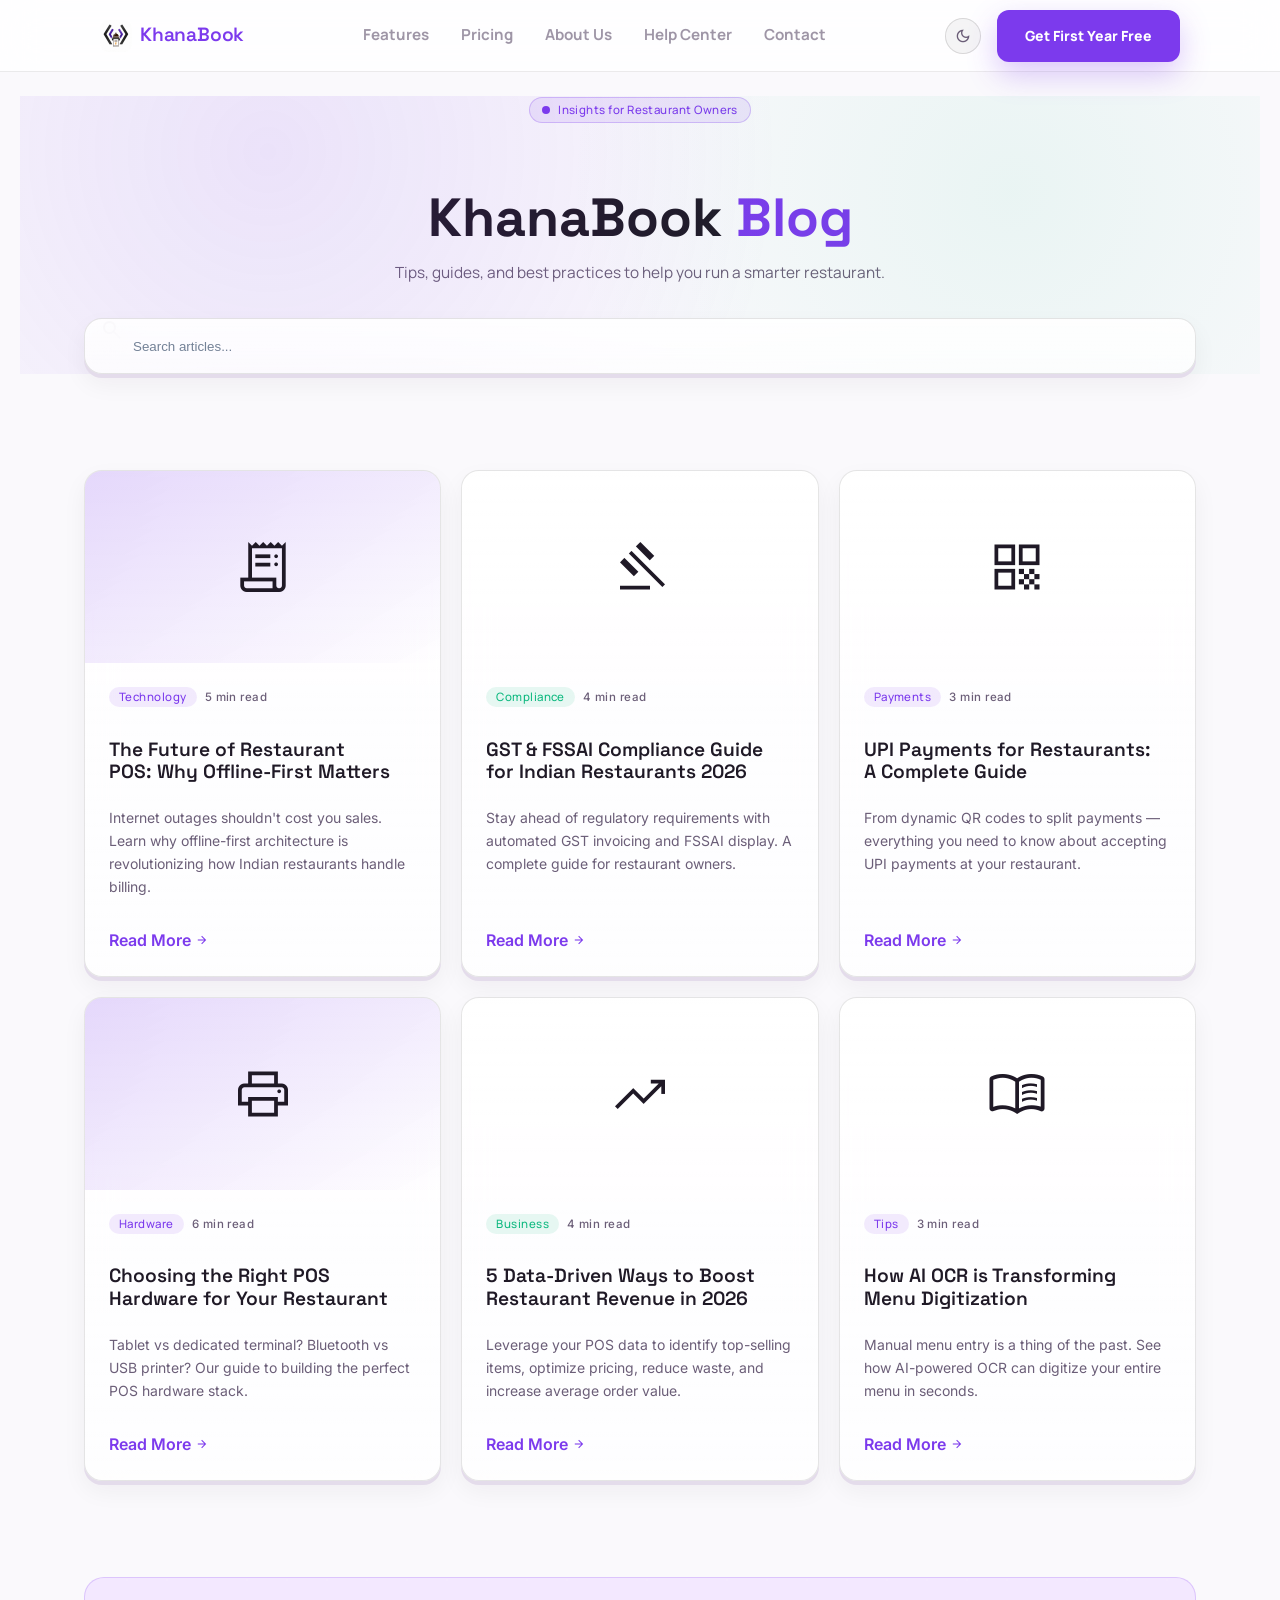
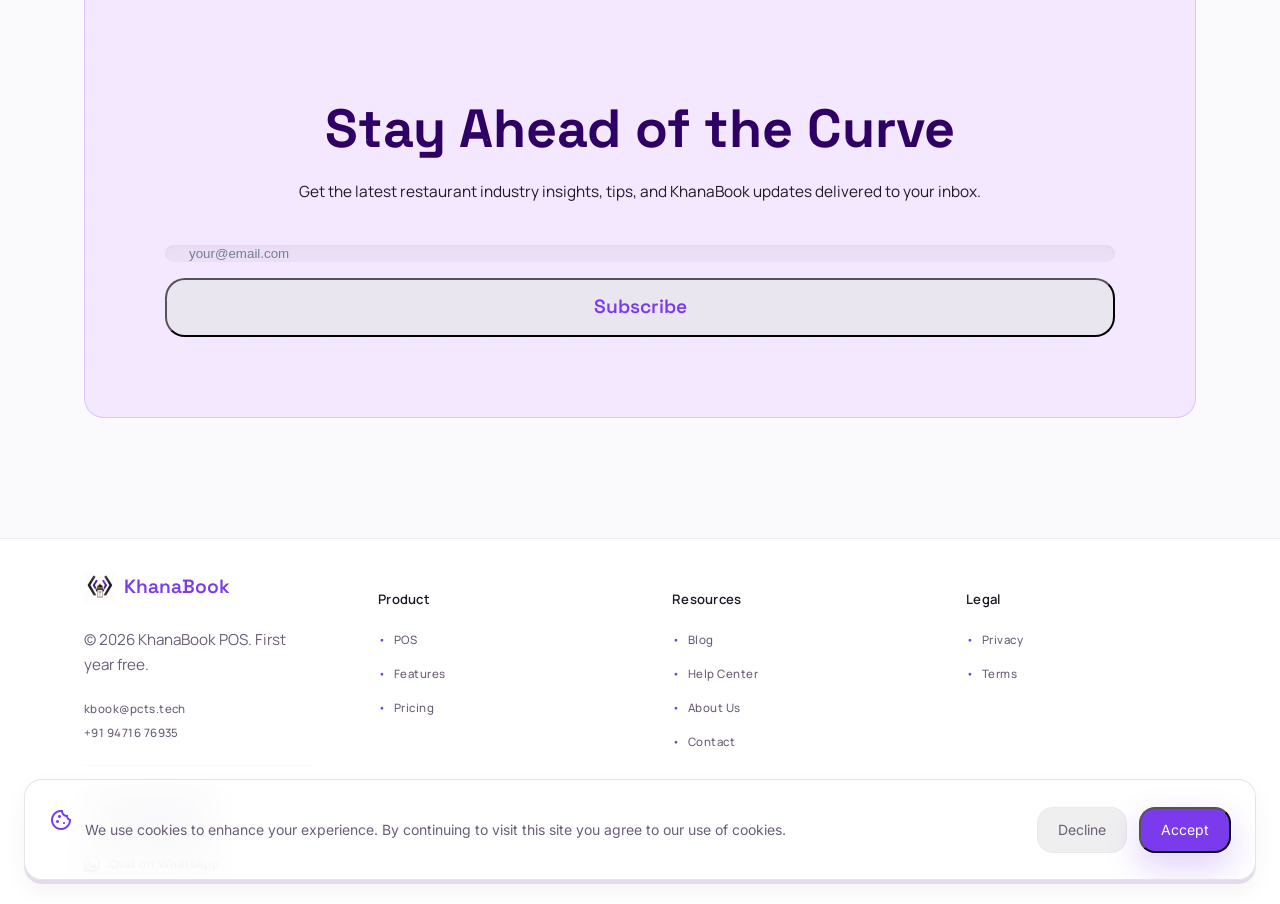
==== commit 3d6fd03d: "second commit" ====
--- a/html/blog.html
+++ b/html/blog.html
@@ -15,6 +15,7 @@
 <link rel="preconnect" href="https://fonts.googleapis.com">
 <link rel="preconnect" href="https://fonts.gstatic.com" crossorigin>
 <link href="https://fonts.googleapis.com/css2?family=Inter:wght@300;400;500;600;700;800;900&family=Material+Symbols+Outlined:wght,FILL@100..700,0..1&display=swap" rel="stylesheet">
+<link rel="stylesheet" href="../css/home.css">
 <link rel="stylesheet" href="../css/blog.css">
 <link rel="stylesheet" href="../css/khanabook-premium.css">
   
@@ -41,11 +42,11 @@
     })();
   </script>
 </head>
-<body class="bg-background text-on-surface font-body-base overflow-x-hidden">
+<body class="bg-background text-on-surface font-body-base overflow-x-hidden" data-page-version="1.1.0">
 <nav class="fixed top-0 w-full z-50 bg-surface/80 backdrop-blur-md border-b border-outline-variant/30 h-16">
 <div class="flex justify-between items-center max-w-7xl mx-auto px-6 h-full">
 <a href="home.html" class="flex items-center gap-2 font-headline-md text-headline-md font-bold text-primary">
-<img src="../assets/khanabook_logo.png" alt="KhanaBook" class="h-8 w-auto shrink-0"> KhanaBook</a>
+<img src="../assets/khanabook_logo.png" alt="KhanaBook Logo" class="h-8 w-auto shrink-0" width="32" height="32"> KhanaBook</a>
 <div class="hidden md:flex items-center gap-8">
 <a class="nav-link font-body-base text-body-base text-on-surface-variant hover:text-primary transition-colors" href="features.html">Features</a>
 <a class="nav-link font-body-base text-body-base text-on-surface-variant hover:text-primary transition-colors" href="pricing-plans.html">Pricing</a>
@@ -58,13 +59,13 @@
 <span class="material-symbols-outlined text-lg text-on-surface-variant" id="theme-icon">light_mode</span>
 </button>
 <a href="get-started.html" class="nav-cta hidden md:inline-block">Get First Year Free</a>
-<button id="mobile-menu-btn" onclick="toggleMobileMenu()" class="md:hidden w-9 h-9 rounded-full flex items-center justify-center border border-outline-variant/50 hover:border-primary transition-colors bg-surface-container/50 text-on-surface-variant" aria-label="Toggle navigation menu">
+<button id="hamburger-trigger" aria-expanded="false" class="md:hidden w-9 h-9 rounded-full flex items-center justify-center border border-outline-variant/50 hover:border-primary transition-colors bg-surface-container/50 text-on-surface-variant" aria-label="Toggle navigation menu">
           <span class="material-symbols-outlined text-lg" id="mobile-menu-icon">menu</span>
         </button>
 </div>
 </div>
 </nav>
-<div id="mobile-menu" class="hidden fixed top-16 left-0 w-full bg-surface/95 backdrop-blur-md border-b border-outline-variant/30 z-40 py-4 px-6 flex flex-col gap-1 shadow-lg md:hidden">
+<div id="mobile-drawer" aria-hidden="true" class="hidden fixed top-16 left-0 w-full bg-surface/95 backdrop-blur-md border-b border-outline-variant/30 z-40 py-4 px-6 flex flex-col gap-1 shadow-lg md:hidden">
     <a class="nav-link font-body-base text-body-base text-on-surface-variant hover:text-primary transition-colors py-2.5" href="home.html">Home</a>
     <a class="nav-link font-body-base text-body-base text-on-surface-variant hover:text-primary transition-colors py-2.5" href="features.html">Features</a>
     <a class="nav-link font-body-base text-body-base text-on-surface-variant hover:text-primary transition-colors py-2.5" href="pricing-plans.html">Pricing</a>
@@ -73,7 +74,7 @@
     <a class="nav-link font-body-base text-body-base text-on-surface-variant hover:text-primary transition-colors py-2.5" href="get-started.html">Contact</a>
     <a href="get-started.html" class="mobile-cta mt-2">Get First Year Free</a>
   </div>
-<main class="pt-32 pb-section-desktop">
+<main class="pt-20 pb-section-desktop">
 <!-- Hero -->
 <section data-reveal class="max-w-7xl mx-auto px-margin-desktop text-center relative">
 <div class="hero-gradient absolute inset-0 -z-10" style="background: radial-gradient(circle at 50% 30%, rgba(124, 58, 237,.12) 0%, transparent 70%);"></div>
@@ -201,7 +202,7 @@
 <div class="grid grid-cols-1 md:grid-cols-4 gap-gutter px-margin-desktop max-w-7xl mx-auto">
 <div class="space-y-6">
 <a href="home.html" class="flex items-center gap-2 font-headline-md text-headline-md font-bold text-primary mb-4">
-  <img src="../assets/khanabook_logo.png" alt="KhanaBook Logo" class="h-8 w-auto shrink-0">
+  <img src="../assets/khanabook_logo.png" alt="KhanaBook Logo" class="h-8 w-auto shrink-0" width="32" height="32">
   KhanaBook
 </a>
 <p class="text-body-md font-body-md text-on-surface-variant">© <span class="copyright-year">2026</span> KhanaBook POS. First year free.</p>
@@ -281,6 +282,11 @@
 </div>
 <script src="../js/blog.js" defer></script>
 
+<!-- Scroll to top -->
+<button id="scroll-to-top" aria-label="Scroll to top">
+  <span class="material-symbols-outlined">arrow_upward</span>
+</button>
+
   <!-- WhatsApp Float Button -->
 
 </body></html>
--- a/css/home.css
+++ b/css/home.css
@@ -0,0 +1,2274 @@
+/* ===== KhanaBook Premium 3D Vanilla CSS Design System ===== */
+
+/* Typography Imports */
+
+:root {
+  /* Spacing Scale Tokens */
+  --space-gap-desktop: 96px;
+  --space-gap-mobile: 56px;
+  --section-gap: var(--space-gap-desktop);
+
+  /* Fluid Typography Scale (WCAG Conformant Bounds) */
+  --text-headline-xl: clamp(2.000rem, 4.5vw, 3.500rem);
+  --text-headline-lg: clamp(1.500rem, 3.0vw, 2.250rem);
+  --text-headline-md: clamp(1.200rem, 2.0vw, 1.500rem);
+  --text-body-lg:     clamp(0.938rem, 1.2vw, 1.063rem);
+  /* Color System — Violet-Teal (Light Theme) */
+  --color-primary: #7C3AED;
+  --color-primary-dark: #5B21B6; /* Solid bottom border for 3D buttons */
+  --color-primary-container: #F3E8FF;
+  --color-on-primary: #FFFFFF;
+  --color-on-primary-container: #2E0066;
+  --color-secondary: #06B6D4;
+  --color-secondary-dark: #0891B2;
+  --color-secondary-container: #CFFAFE;
+  --color-on-secondary: #FFFFFF;
+  --color-on-secondary-container: #083344;
+  --color-accent: #F59E0B;
+  --color-success: #10B981;
+  --color-error: #EF4444;
+  --color-error-container: #FEE2E2;
+  --color-on-error: #FFFFFF;
+  --color-on-error-container: #7F1D1D;
+  
+  --color-background: #FAF9FC;
+  --color-surface: #FFFFFF;
+  --color-surface-dim: #EAE6F0;
+  --color-surface-bright: #FFFFFF;
+  --color-surface-container-lowest: #FFFFFF;
+  --color-surface-container-low: #F6F3FA;
+  --color-surface-container: #F0ECF6;
+  --color-surface-container-high: #EAE6F0;
+  --color-surface-container-highest: #E4DCEB;
+  --color-surface-variant: #F0ECF6;
+  
+  --color-on-surface: #1F1926;
+  --color-on-surface-variant: #574A64;
+  --color-outline: #A396B2;
+  --color-outline-variant: #E5DFF0;
+  
+  --color-slate-gray: #475569; /* WCAG Compliant */
+  --color-tertiary: #10B981;
+  --color-tertiary-container: #D1FAE5;
+  --color-on-tertiary: #FFFFFF;
+  --color-on-tertiary-container: #064E3B;
+  
+  --color-midnight-surface: #F3E8FF;
+  --color-midnight-elevated: #E8D5FF;
+  --color-theme-glow: rgba(124, 58, 237, 0.12);
+  
+  --radius-xs: 6px;
+  --radius-sm: 10px;
+  --radius-md: 12px;
+  --radius-lg: 16px;
+  --radius-xl: 20px;
+  --radius-2xl: 28px;
+  --radius-3xl: 36px;
+  --radius-full: 9999px;
+  
+  /* 3D Elevation Shadows */
+  --shadow-3d: 0 4px 0 var(--color-surface-container-highest), 0 10px 25px rgba(31, 25, 38, 0.05);
+  --shadow-3d-hover: 0 12px 0 var(--color-surface-container-highest), 0 20px 40px rgba(124, 58, 237, 0.08);
+}
+
+.dark {
+  /* Color System — Violet-Teal (Dark Theme) */
+  --color-primary: #9F67FF;
+  --color-primary-dark: #6D28D9;
+  --color-primary-container: #2A1055;
+  --color-on-primary: #1C003D;
+  --color-on-primary-container: #E8D5FF;
+  --color-secondary: #22D3EE;
+  --color-secondary-dark: #0891B2;
+  --color-secondary-container: #083344;
+  --color-on-secondary: #003642;
+  --color-on-secondary-container: #CFFAFE;
+  --color-accent: #FBBF24;
+  --color-success: #34D399;
+  --color-error: #F87171;
+  --color-error-container: #7F1D1D;
+  --color-on-error: #450000;
+  --color-on-error-container: #FEE2E2;
+  
+  --color-background: #0E0C12;
+  --color-surface: #16131C;
+  --color-surface-dim: #0E0C12;
+  --color-surface-bright: #2B2636;
+  --color-surface-container-lowest: #070509;
+  --color-surface-container-low: #1B1723;
+  --color-surface-container: #211D2A;
+  --color-surface-container-high: #2C2738;
+  --color-surface-container-highest: #373046;
+  --color-surface-variant: #373046;
+  
+  --color-on-surface: #F3EEF8;
+  --color-on-surface-variant: #CBBFDC;
+  --color-outline: #7C6E8F;
+  --color-outline-variant: #3C344E;
+  
+  --color-slate-gray: #94A3B8;
+  --color-tertiary: #34D399;
+  --color-tertiary-container: #064E3B;
+  --color-on-tertiary: #022C22;
+  --color-on-tertiary-container: #D1FAE5;
+  
+  --color-midnight-surface: #1B1723;
+  --color-midnight-elevated: #282234;
+  --color-theme-glow: rgba(159, 103, 255, 0.08);
+  
+  --shadow-3d: 0 4px 0 var(--color-surface-container-lowest), 0 10px 25px rgba(0, 0, 0, 0.2);
+  --shadow-3d-hover: 0 12px 0 var(--color-surface-container-lowest), 0 20px 40px rgba(159, 103, 255, 0.06);
+}
+
+/* Base Body Resets */
+*, *::before, *::after {
+  box-sizing: border-box;
+}
+body {
+  background-color: var(--color-background);
+  color: var(--color-on-surface);
+  font-family: 'Inter', sans-serif;
+  margin: 0;
+  padding: 0;
+  line-height: 1.5;
+  transition: background-color 300ms ease, color 300ms ease;
+  overflow-x: hidden;
+  perspective: 1200px;
+}
+
+/* Accessibility Focus-visible */
+:focus-visible {
+  outline: 2px solid var(--color-primary);
+  outline-offset: 2px;
+  border-radius: 4px;
+}
+button:focus-visible, a:focus-visible {
+  outline-offset: 3px;
+}
+
+/* Cursors */
+a, button, select, input, textarea, summary, [role="button"] {
+  cursor: pointer;
+}
+a { text-decoration: none; }  /* Global: no underlines on any link */
+input[type="text"], input[type="email"], input[type="tel"], input[type="number"], textarea {
+  cursor: text;
+}
+
+/* Typography Classes */
+.font-bold { font-weight: 700; }
+.font-semibold { font-weight: 600; }
+.font-extrabold { font-weight: 800; }
+.italic { font-style: italic; }
+.uppercase { text-transform: uppercase; }
+.lowercase { text-transform: lowercase; }
+.capitalize { text-transform: capitalize; }
+.leading-relaxed { line-height: 1.625; }
+.leading-tight { line-height: 1.25; }
+.text-center { text-align: center; }
+.text-left { text-align: left; }
+.text-right { text-align: right; }
+.whitespace-nowrap { white-space: nowrap; }
+.truncate { overflow: hidden; text-overflow: ellipsis; white-space: nowrap; }
+
+/* Font Scales */
+.font-body-base, .text-body-base { font-family: 'Inter', sans-serif; font-size: 16px; line-height: 24px; font-weight: 400; }
+.font-body-bold, .text-body-bold { font-family: 'Inter', sans-serif; font-size: 16px; line-height: 24px; font-weight: 600; }
+.font-body-lg, .text-body-lg { font-family: 'Inter', sans-serif; font-size: var(--text-body-lg); line-height: 1.7; font-weight: 400; }
+.font-body-md, .text-body-md { font-family: 'Inter', sans-serif; font-size: 16px; line-height: 24px; font-weight: 400; }
+.font-body-sm, .text-body-sm { font-family: 'Inter', sans-serif; font-size: 14px; line-height: 20px; font-weight: 400; }
+.font-label-md, .text-label-md { font-family: 'Inter', sans-serif; font-size: 14px; line-height: 20px; letter-spacing: 0.02em; font-weight: 600; }
+.font-label-sm, .text-label-sm { font-family: 'Inter', sans-serif; font-size: 12px; line-height: 16px; letter-spacing: 0.04em; font-weight: 500; }
+.font-label-caps, .text-label-caps { font-family: 'Inter', sans-serif; font-size: 12px; line-height: 16px; letter-spacing: 0.08em; font-weight: 600; text-transform: uppercase; }
+.font-stat-lg, .text-stat-lg { font-family: 'Inter', sans-serif; font-size: 36px; line-height: 40px; font-weight: 700; }
+.font-headline-xl, .text-headline-xl { font-family: 'Inter', sans-serif; font-size: var(--text-headline-xl); line-height: 1.15; font-weight: 700; }
+.font-headline-lg, .text-headline-lg { font-family: 'Inter', sans-serif; font-size: var(--text-headline-lg); line-height: 1.25; font-weight: 600; }
+.font-headline-md, .text-headline-md { font-family: 'Inter', sans-serif; font-size: var(--text-headline-md); line-height: 1.35; font-weight: 600; }
+.font-display-lg, .text-display-lg { font-family: 'Inter', sans-serif; font-size: 48px; line-height: 56px; letter-spacing: -0.02em; font-weight: 700; }
+.font-display-lg-mobile, .text-display-lg-mobile { font-family: 'Inter', sans-serif; font-size: 32px; line-height: 40px; letter-spacing: -0.01em; font-weight: 600; }
+.font-display-md, .text-display-md { font-family: 'Inter', sans-serif; font-size: 36px; line-height: 44px; letter-spacing: -0.01em; font-weight: 700; }
+
+.text-xs { font-size: 0.75rem; line-height: 1rem; }
+.text-sm { font-size: 0.875rem; line-height: 1.25rem; }
+.text-base { font-size: 1rem; line-height: 1.5rem; }
+.text-lg { font-size: 1.125rem; line-height: 1.75rem; }
+.text-md { font-size: 1rem; line-height: 1.5rem; }
+.text-xl { font-size: 1.25rem; line-height: 1.75rem; }
+.text-2xl { font-size: 1.5rem; line-height: 2rem; }
+.text-3xl { font-size: 1.875rem; line-height: 2.25rem; }
+.text-4xl { font-size: 2.25rem; line-height: 2.5rem; }
+.text-6xl { font-size: 3.75rem; line-height: 1; }
+
+.text-primary { color: var(--color-primary); }
+.text-on-primary { color: var(--color-on-primary); }
+.text-on-surface { color: var(--color-on-surface); }
+.text-on-surface-variant { color: var(--color-on-surface-variant); }
+.text-outline { color: var(--color-outline); }
+.text-outline-variant { color: var(--color-outline-variant); }
+.text-error { color: var(--color-error); }
+.text-slate-gray { color: var(--color-slate-gray); }
+.text-tertiary { color: var(--color-tertiary); }
+.text-green-500 { color: #10B981; }
+
+/* Layout Utilities */
+.flex { display: flex; }
+.inline-flex { display: inline-flex; }
+.flex-col { flex-direction: column; }
+.flex-row { flex-direction: row; }
+.flex-1 { flex: 1 1 0%; }
+.flex-grow { flex-grow: 1; }
+.flex-shrink-0 { flex-shrink: 0; }
+.flex-wrap { flex-wrap: wrap; }
+.items-center { align-items: center; }
+.items-start { align-items: flex-start; }
+.items-end { align-items: flex-end; }
+.items-baseline { align-items: baseline; }
+.justify-between { justify-content: space-between; }
+.justify-center { justify-content: center; }
+.justify-end { justify-content: flex-end; }
+
+.grid { display: grid; }
+.grid-cols-1 { grid-template-columns: repeat(1, minmax(0, 1fr)); }
+.grid-cols-2 { grid-template-columns: repeat(2, minmax(0, 1fr)); }
+.grid-cols-3 { grid-template-columns: repeat(3, minmax(0, 1fr)); }
+
+.hidden { display: none; }
+.block { display: block; }
+.inline-block { display: inline-block; }
+
+.relative { position: relative; }
+.absolute { position: absolute; }
+.fixed { position: fixed; }
+.sticky { position: sticky; }
+.inset-0 { top: 0; right: 0; bottom: 0; left: 0; }
+
+.top-0 { top: 0; }
+.top-1 { top: 0.25rem; }
+.top-4 { top: 1rem; }
+.top-12 { top: 3rem; }
+.top-16 { top: 4rem; }
+.top-32 { top: 8rem; }
+.bottom-0 { bottom: 0; }
+.bottom-10 { bottom: 2.5rem; }
+.left-0 { left: 0; }
+.left-1 { left: 0.25rem; }
+.left-4 { left: 1rem; }
+.right-0 { right: 0; }
+.right-4 { right: 1rem; }
+.right-10 { right: 2.5rem; }
+
+.z-0 { z-index: 0; }
+.z-10 { z-index: 10; }
+.z-40 { z-index: 40; }
+.z-50 { z-index: 50; }
+.z-\[200\] { z-index: 200; }
+.z-\[250\] { z-index: 250; }
+.z-\[300\] { z-index: 300; }
+
+.w-full { width: 100%; }
+.w-auto { width: auto; }
+.w-fit { width: fit-content; }
+.w-px { width: 1px; }
+.w-0\.5 { width: 0.125rem; }
+.w-2 { width: 0.5rem; }
+.w-2\.5 { width: 0.625rem; }
+.w-4 { width: 1rem; }
+.w-5 { width: 1.25rem; }
+.w-6 { width: 1.5rem; }
+.w-8 { width: 2rem; }
+.w-9 { width: 2.25rem; }
+.w-10 { width: 2.5rem; }
+.w-12 { width: 3rem; }
+.w-14 { width: 3.5rem; }
+.w-16 { width: 4rem; }
+.w-20 { width: 5rem; }
+.w-24 { width: 6rem; }
+.w-32 { width: 8rem; }
+.w-48 { width: 12rem; }
+.w-64 { width: 16rem; }
+.w-\[500px\] { width: 500px; }
+.w-\[75\%\] { width: 75%; }
+.w-\[85\%\] { width: 85%; }
+
+.h-full { height: 100%; }
+.h-auto { height: auto; }
+.h-px { height: 1px; }
+.h-1 { height: 0.25rem; }
+.h-1\.5 { height: 0.375rem; }
+.h-2 { height: 0.5rem; }
+.h-2\.5 { height: 0.625rem; }
+.h-4 { height: 1rem; }
+.h-5 { height: 1.25rem; }
+.h-6 { height: 1.5rem; }
+.h-7 { height: 1.75rem; }
+.h-8 { height: 2rem; }
+.h-9 { height: 2.25rem; }
+.h-10 { height: 2.5rem; }
+.h-12 { height: 3rem; }
+.h-14 { height: 3.5rem; }
+.h-16 { height: 4rem; }
+.h-20 { height: 5rem; }
+.h-24 { height: 6rem; }
+.h-40 { height: 10rem; }
+.h-48 { height: 12rem; }
+.h-64 { height: 16rem; }
+.h-\[2px\] { height: 2px; }
+.h-\[40\%\] { height: 40%; }
+.h-\[50\%\] { height: 50%; }
+.h-\[70\%\] { height: 70%; }
+.h-\[90\%\] { height: 90%; }
+.h-\[420px\] { height: 420px; }
+.h-\[48px\] { height: 48px; }
+.h-\[500px\] { height: 500px; }
+.h-\[600px\] { height: 600px; }
+
+/* Spacing Utilities */
+.gap-1 { gap: 0.25rem; }
+.gap-1\.5 { gap: 0.375rem; }
+.gap-2 { gap: 0.5rem; }
+.gap-3 { gap: 0.75rem; }
+.gap-4 { gap: 1rem; }
+.gap-6 { gap: 1.5rem; }
+.gap-8 { gap: 2rem; }
+.gap-10 { gap: 2.5rem; }
+.gap-12 { gap: 3rem; }
+.gap-16 { gap: 4rem; }
+
+.gap-xs { gap: 0.25rem; }
+.gap-sm { gap: 0.5rem; }
+.gap-md { gap: 1rem; }
+.gap-lg { gap: 1.5rem; }
+.gap-xl { gap: 2rem; }
+.gap-gutter { gap: 1.5rem; }
+.gap-section-mobile { gap: 60px; }
+
+/* Margin */
+.m-0 { margin: 0; }
+.mx-auto { margin-left: auto; margin-right: auto; }
+.ml-auto { margin-left: auto; }
+.mt-auto { margin-top: auto; }
+
+.mt-1 { margin-top: 0.25rem; }
+.mt-2 { margin-top: 0.5rem; }
+.mt-3 { margin-top: 0.75rem; }
+.mt-4 { margin-top: 1rem; }
+.mt-6 { margin-top: 1.5rem; }
+.mt-8 { margin-top: 2rem; }
+.mt-10 { margin-top: 2.5rem; }
+.mt-32 { margin-top: 8rem; }
+.mt-40 { margin-top: 10rem; }
+.mt-xs { margin-top: 0.25rem; }
+.mt-sm { margin-top: 0.5rem; }
+.mt-md { margin-top: 1rem; }
+.mt-lg { margin-top: 1.5rem; }
+.mt-xl { margin-top: 2rem; }
+.mt-section-mobile { margin-top: 60px; }
+
+.mb-0.5 { margin-bottom: 0.125rem; }
+.mb-1 { margin-bottom: 0.25rem; }
+.mb-2 { margin-bottom: 0.5rem; }
+.mb-3 { margin-bottom: 0.75rem; }
+.mb-4 { margin-bottom: 1rem; }
+.mb-6 { margin-bottom: 1.5rem; }
+.mb-8 { margin-bottom: 2rem; }
+.mb-10 { margin-bottom: 2.5rem; }
+.mb-12 { margin-bottom: 3rem; }
+.mb-16 { margin-bottom: 4rem; }
+.mb-20 { margin-bottom: 5rem; }
+.mb-32 { margin-bottom: 8rem; }
+.mb-\[80px\] { margin-bottom: 80px; }
+.mb-xs { margin-bottom: 0.25rem; }
+.mb-sm { margin-bottom: 0.5rem; }
+.mb-md { margin-bottom: 1rem; }
+.mb-lg { margin-bottom: 1.5rem; }
+.mb-xl { margin-bottom: 2rem; }
+.mb-section-desktop { margin-bottom: 120px; }
+.mb-section-mobile { margin-bottom: 60px; }
+
+.ml-1\.5 { margin-left: 0.375rem; }
+.my-xl { margin-top: 2rem; margin-bottom: 2rem; }
+
+/* Padding */
+.p-2 { padding: 0.5rem; }
+.p-3 { padding: 0.75rem; }
+.p-4 { padding: 1rem; }
+.p-6 { padding: 1.5rem; }
+.p-8 { padding: 2rem; }
+.p-12 { padding: 3rem; }
+.p-xs { padding: 0.25rem; }
+.p-sm { padding: 0.5rem; }
+.p-md { padding: 1rem; }
+.p-lg { padding: 1.5rem; }
+.p-xl { padding: 2rem; }
+
+.px-2 { padding-left: 0.5rem; padding-right: 0.5rem; }
+.px-2\.5 { padding-left: 0.625rem; padding-right: 0.625rem; }
+.px-3 { padding-left: 0.75rem; padding-right: 0.75rem; }
+.px-4 { padding-left: 1rem; padding-right: 1rem; }
+.px-5 { padding-left: 1.25rem; padding-right: 1.25rem; }
+.px-6 { padding-left: 1.5rem; padding-right: 1.5rem; }
+.px-8 { padding-left: 2rem; padding-right: 2rem; }
+.px-10 { padding-left: 2.5rem; padding-right: 2.5rem; }
+.px-md { padding-left: 1rem; padding-right: 1rem; }
+.px-xl { padding-left: 2rem; padding-right: 2rem; }
+
+.py-0\.5 { padding-top: 0.125rem; padding-bottom: 0.125rem; }
+.py-1 { padding-top: 0.25rem; padding-bottom: 0.25rem; }
+.py-1\.5 { padding-top: 0.375rem; padding-bottom: 0.375rem; }
+.py-2 { padding-top: 0.5rem; padding-bottom: 0.5rem; }
+.py-2\.5 { padding-top: 0.625rem; padding-bottom: 0.625rem; }
+.py-3 { padding-top: 0.75rem; padding-bottom: 0.75rem; }
+.py-4 { padding-top: 1rem; padding-bottom: 1rem; }
+.py-5 { padding-top: 1.25rem; padding-bottom: 1.25rem; }
+.py-24 { padding-top: 6rem; padding-bottom: 6rem; }
+.py-32 { padding-top: 8rem; padding-bottom: 8rem; }
+.py-xs { padding-top: 0.25rem; padding-bottom: 0.25rem; }
+.py-sm { padding-top: 0.5rem; padding-bottom: 0.5rem; }
+.py-md { padding-top: 1rem; padding-bottom: 1rem; }
+.py-lg { padding-top: 1.5rem; padding-bottom: 1.5rem; }
+.py-xl { padding-top: 2rem; padding-bottom: 2rem; }
+.py-stack-lg { padding-top: 2rem; padding-bottom: 2rem; }
+.py-section-desktop { padding-top: 120px; padding-bottom: 120px; }
+
+.pt-0 { padding-top: 0; }
+.pt-4 { padding-top: 1rem; }
+.pt-8 { padding-top: 2rem; }
+.pt-16 { padding-top: 4rem; }
+.pt-24 { padding-top: 6rem; }
+.pt-32 { padding-top: 8rem; }
+.pt-\[160px\] { padding-top: 160px; }
+.pt-md { padding-top: 1rem; }
+.pt-xl { padding-top: 2rem; }
+
+.pb-1 { padding-bottom: 0.25rem; }
+.pb-20 { padding-bottom: 5rem; }
+.pb-24 { padding-bottom: 6rem; }
+.pb-section-desktop { padding-bottom: 120px; }
+.pl-12 { padding-left: 3rem; }
+.pr-4 { padding-right: 1rem; }
+.pr-md { padding-right: 1rem; }
+
+/* Stack spacing */
+.space-x-md > * + * { margin-left: 1rem; }
+.space-y-2 > * + * { margin-top: 0.5rem; }
+.space-y-3 > * + * { margin-top: 0.75rem; }
+.space-y-4 > * + * { margin-top: 1rem; }
+.space-y-6 > * + * { margin-top: 1.5rem; }
+.space-y-8 > * + * { margin-top: 2rem; }
+.space-y-sm > * + * { margin-top: 0.5rem; }
+.space-y-md > * + * { margin-top: 1rem; }
+.space-y-lg > * + * { margin-top: 1.5rem; }
+.space-y-xl > * + * { margin-top: 2rem; }
+
+/* Borders & Outline */
+.border { border: 1px solid var(--color-outline-variant); }
+.border-2 { border: 2px solid var(--color-outline-variant); }
+.border-b { border-bottom: 1px solid var(--color-outline-variant); }
+.border-t { border-top: 1px solid var(--color-outline-variant); }
+.border-y { border-top: 1px solid var(--color-outline-variant); border-bottom: 1px solid var(--color-outline-variant); }
+.border-l-2 { border-left: 2px solid var(--color-outline-variant); }
+.border-none { border: none !important; }
+.border-collapse { border-collapse: collapse; }
+.border-\[\#2D333F\] { border-color: #2D333F; }
+
+.border-primary { border-color: var(--color-primary); }
+.border-surface { border-color: var(--color-surface); }
+.border-background { border-color: var(--color-background); }
+.border-outline { border-color: var(--color-outline); }
+.border-outline-variant { border-color: var(--color-outline-variant); }
+
+/* Opacity Borders */
+.border-outline-variant\/10 { border-color: rgba(229, 223, 240, 0.1); }
+.border-outline-variant\/20 { border-color: rgba(229, 223, 240, 0.2); }
+.border-outline-variant\/30 { border-color: rgba(229, 223, 240, 0.3); }
+.border-outline-variant\/40 { border-color: rgba(229, 223, 240, 0.4); }
+.border-outline-variant\/50 { border-color: rgba(229, 223, 240, 0.5); }
+.border-primary\/20 { border-color: rgba(124, 58, 237, 0.2); }
+.border-primary\/30 { border-color: rgba(124, 58, 237, 0.3); }
+.border-primary\/40 { border-color: rgba(124, 58, 237, 0.4); }
+.border-white\/20 { border-color: rgba(255, 255, 255, 0.2); }
+.border-white\/5 { border-color: rgba(255, 255, 255, 0.05); }
+
+.outline-none { outline: none; }
+
+/* Radius */
+.rounded { border-radius: var(--radius-xs); }
+.rounded-lg { border-radius: var(--radius-sm); }
+.rounded-xl { border-radius: var(--radius-lg); }
+.rounded-2xl { border-radius: var(--radius-xl); }
+.rounded-3xl { border-radius: var(--radius-2xl); }
+.rounded-full { border-radius: var(--radius-full); }
+.rounded-\[10px\] { border-radius: 10px; }
+.rounded-\[16px\] { border-radius: 16px; }
+.rounded-\[1\.5rem\] { border-radius: 1.5rem; }
+.rounded-\[2rem\] { border-radius: 2rem; }
+.rounded-\[3rem\] { border-radius: 3rem; }
+
+/* Background Colors */
+.bg-background { background-color: var(--color-background); }
+.bg-surface { background-color: var(--color-surface); }
+.bg-surface-bright { background-color: var(--color-surface-bright); }
+.bg-surface-dim { background-color: var(--color-surface-dim); }
+.bg-primary { background-color: var(--color-primary); }
+.bg-error { background-color: var(--color-error); }
+.bg-error-container { background-color: var(--color-error-container); }
+.bg-midnight-surface { background-color: var(--color-midnight-surface); }
+.bg-midnight-elevated { background-color: var(--color-midnight-elevated); }
+.bg-outline-variant { background-color: var(--color-outline-variant); }
+
+.bg-surface-container { background-color: var(--color-surface-container); }
+.bg-surface-container-low { background-color: var(--color-surface-container-low); }
+.bg-surface-container-high { background-color: var(--color-surface-container-high); }
+.bg-surface-container-highest { background-color: var(--color-surface-container-highest); }
+.bg-surface-container-lowest { background-color: var(--color-surface-container-lowest); }
+.bg-surface-variant { background-color: var(--color-surface-variant); }
+
+/* Opacity Backgrounds */
+.bg-black\/60 { background-color: rgba(0,0,0,0.6); }
+.bg-black\/70 { background-color: rgba(0,0,0,0.7); }
+.bg-primary\/5 { background-color: rgba(124, 58, 237, 0.05); }
+.bg-primary\/10 { background-color: rgba(124, 58, 237, 0.1); }
+.bg-primary\/12 { background-color: rgba(124, 58, 237, 0.12); }
+.bg-primary\/20 { background-color: rgba(124, 58, 237, 0.2); }
+.bg-green-500\/10 { background-color: rgba(16, 185, 129, 0.1); }
+.bg-tertiary\/10 { background-color: rgba(16, 185, 129, 0.1); }
+.bg-tertiary\/20 { background-color: rgba(16, 185, 129, 0.2); }
+.bg-error-container\/10 { background-color: rgba(239, 68, 68, 0.1); }
+.bg-error-container\/30 { background-color: rgba(239, 68, 68, 0.3); }
+.bg-surface\/80 { background-color: rgba(255, 255, 255, 0.8); }
+.dark .bg-surface\/80 { background-color: rgba(22, 19, 28, 0.8); }
+.bg-surface\/95 { background-color: rgba(255, 255, 255, 0.95); }
+.dark .bg-surface\/95 { background-color: rgba(22, 19, 28, 0.95); }
+.bg-surface-container-high\/50 { background-color: rgba(234, 230, 240, 0.5); }
+.dark .bg-surface-container-high\/50 { background-color: rgba(44, 39, 56, 0.5); }
+.bg-surface-container\/50 { background-color: rgba(240, 236, 246, 0.5); }
+.dark .bg-surface-container\/50 { background-color: rgba(33, 29, 42, 0.5); }
+.bg-outline-variant\/30 { background-color: rgba(229, 223, 240, 0.3); }
+.bg-outline-variant\/40 { background-color: rgba(229, 223, 240, 0.4); }
+
+/* Gradients */
+.bg-gradient-to-r { background-image: linear-gradient(to right, var(--tw-gradient-stops, transparent, transparent)); }
+.bg-gradient-to-br { background-image: linear-gradient(to bottom right, var(--tw-gradient-stops, transparent, transparent)); }
+.bg-gradient-to-t { background-image: linear-gradient(to top, var(--tw-gradient-stops, transparent, transparent)); }
+
+.from-background { --tw-gradient-from: var(--color-background); --tw-gradient-stops: var(--tw-gradient-from), var(--tw-gradient-to, transparent); }
+.from-primary\/20 { --tw-gradient-from: rgba(124, 58, 237, 0.2); --tw-gradient-stops: var(--tw-gradient-from), var(--tw-gradient-to, transparent); }
+.from-transparent { --tw-gradient-from: transparent; --tw-gradient-stops: var(--tw-gradient-from), var(--tw-gradient-to, transparent); }
+.from-surface-container-low { --tw-gradient-from: var(--color-surface-container-low); --tw-gradient-stops: var(--tw-gradient-from), var(--tw-gradient-to, transparent); }
+.to-transparent { --tw-gradient-to: transparent; }
+.to-primary\/5 { --tw-gradient-to: rgba(124, 58, 237, 0.05); }
+.to-primary\/10 { --tw-gradient-to: rgba(124, 58, 237, 0.10); }
+
+/* Shadows and Blur */
+.shadow-md { box-shadow: var(--shadow-md); }
+.shadow-lg { box-shadow: var(--shadow-lg); }
+.shadow-xl { box-shadow: var(--shadow-xl); }
+.shadow-2xl { box-shadow: var(--shadow-2xl); }
+.shadow-\[0_0_20px_rgba\(255\,182\,142\,0\.3\)\] { box-shadow: 0 0 20px rgba(124, 58, 237, 0.2); }
+
+.backdrop-blur-md { backdrop-filter: blur(12px); -webkit-backdrop-filter: blur(12px); }
+.backdrop-blur-sm { backdrop-filter: blur(4px); -webkit-backdrop-filter: blur(4px); }
+.blur-3xl { filter: blur(64px); }
+.blur-\[100px\] { filter: blur(100px); }
+.blur-\[120px\] { filter: blur(120px); }
+
+/* Interactive & Behaviors */
+.cursor-pointer { cursor: pointer; }
+.cursor-default { cursor: default; }
+.pointer-events-none { pointer-events: none; }
+.shrink-0 { flex-shrink: 0; }
+.overflow-hidden { overflow: hidden; }
+.overflow-x-auto { overflow-x: auto; }
+.overflow-x-hidden { overflow-x: hidden; }
+.aspect-square { aspect-ratio: 1 / 1; }
+.aspect-video { aspect-ratio: 16 / 9; }
+.object-cover { object-fit: cover; }
+.sr-only { position: absolute; width: 1px; height: 1px; padding: 0; margin: -1px; overflow: hidden; clip: rect(0, 0, 0, 0); border: 0; }
+
+.opacity-10 { opacity: 0.1; }
+.opacity-20 { opacity: 0.2; }
+.opacity-30 { opacity: 0.3; }
+.opacity-50 { opacity: 0.5; }
+.opacity-60 { opacity: 0.6; }
+.opacity-70 { opacity: 0.7; }
+.opacity-80 { opacity: 0.8; }
+.opacity-100 { opacity: 1; }
+
+/* Transitions */
+.duration-200 { transition-duration: 200ms; }
+.duration-300 { transition-duration: 300ms; }
+.duration-500 { transition-duration: 500ms; }
+.duration-700 { transition-duration: 700ms; }
+.duration-1000 { transition-duration: 1000ms; }
+.ease-out { transition-timing-function: cubic-bezier(0, 0, 0.2, 1); }
+
+.transition-all { transition-property: all; transition-timing-function: cubic-bezier(0.4, 0, 0.2, 1); transition-duration: 200ms; }
+.transition-colors { transition-property: background-color, border-color, color, fill, stroke; transition-timing-function: cubic-bezier(0.4, 0, 0.2, 1); transition-duration: 200ms; }
+.transition-opacity { transition-property: opacity; transition-timing-function: cubic-bezier(0.4, 0, 0.2, 1); transition-duration: 200ms; }
+.transition-transform { transition-property: transform; transition-timing-function: cubic-bezier(0.4, 0, 0.2, 1); transition-duration: 200ms; }
+
+/* ─── 3D Visual Redesign Specific Styles ─── */
+
+.perspective-1000 {
+  perspective: 1000px;
+}
+.preserve-3d {
+  transform-style: preserve-3d;
+}
+
+/* 3D Tilt Card Component mapping */
+.glass-card,
+.glass-panel,
+.glass,
+.blog-card,
+.card-3d {
+  transform: perspective(1000px) rotateX(var(--rx, 0deg)) rotateY(var(--ry, 0deg)) translateZ(var(--tz, 0px));
+  transform-style: preserve-3d;
+  box-shadow: var(--shadow-3d);
+  transition: transform 150ms cubic-bezier(0.25, 1, 0.5, 1), box-shadow 300ms ease, background-color 300ms ease, border-color 300ms ease;
+  background: var(--color-surface-container);
+  border: 1px solid var(--color-outline-variant);
+}
+
+.glass-card:hover,
+.glass-panel:hover,
+.glass:hover,
+.blog-card:hover,
+.card-3d:hover {
+  --tz: 20px;
+  border-color: var(--color-primary);
+  box-shadow: var(--shadow-3d-hover);
+}
+
+.glass-card > *,
+.glass-panel > *,
+.glass > *,
+.blog-card > *,
+.card-3d > * {
+  /* Push children to have layered offset on the Z axis */
+  transform: translateZ(30px);
+}
+
+/* legacy #testimonials-track rules removed — see .testimonials-track below */
+
+/* Claymorphic Volumetric 3D Primary Button */
+.btn-primary,
+.nav-cta,
+.mobile-cta,
+.btn-3d {
+  position: relative;
+  background: var(--color-primary);
+  color: var(--color-on-primary) !important;
+  font-weight: 600;
+  font-size: 14px;
+  display: inline-flex;
+  align-items: center;
+  gap: 8px;
+  border: none;
+  cursor: pointer;
+  padding: 14px 28px;
+  border-radius: var(--radius-lg);
+  box-shadow: 0 4px 0 var(--color-primary-dark), 0 8px 24px rgba(124, 58, 237, 0.25);
+  transform: translateY(0);
+  transition: transform 150ms cubic-bezier(0.16, 1, 0.3, 1), box-shadow 150ms cubic-bezier(0.16, 1, 0.3, 1);
+  text-decoration: none;
+}
+
+/* Hide nav-cta on mobile — overrides the inline-flex from the button base rule */
+.nav-cta { display: none; }
+@media (min-width: 768px) { .nav-cta { display: inline-flex; } }
+
+.btn-primary:hover,
+.nav-cta:hover,
+.mobile-cta:hover,
+.btn-3d:hover {
+  transform: translateY(-2px);
+  box-shadow: 0 6px 0 var(--color-primary-dark), 0 12px 32px rgba(124, 58, 237, 0.35);
+  filter: brightness(1.03);
+}
+
+.btn-primary:active,
+.nav-cta:active,
+.mobile-cta:active,
+.btn-3d:active {
+  transform: translateY(4px);
+  box-shadow: 0 0px 0 var(--color-primary-dark), 0 4px 12px rgba(124, 58, 237, 0.15);
+}
+
+/* Claymorphic Volumetric 3D Secondary Button */
+.btn-secondary,
+.btn-3d-secondary {
+  position: relative;
+  background: var(--color-surface-container-high);
+  color: var(--color-on-surface) !important;
+  font-weight: 600;
+  font-size: 14px;
+  display: inline-flex;
+  align-items: center;
+  gap: 8px;
+  border: 1px solid var(--color-outline-variant);
+  cursor: pointer;
+  padding: 14px 28px;
+  border-radius: var(--radius-lg);
+  box-shadow: 0 4px 0 var(--color-outline-variant), 0 8px 20px rgba(0, 0, 0, 0.04);
+  transform: translateY(0);
+  transition: transform 150ms cubic-bezier(0.16, 1, 0.3, 1), box-shadow 150ms cubic-bezier(0.16, 1, 0.3, 1), border-color 150ms ease;
+  text-decoration: none;
+}
+
+.btn-secondary:hover,
+.btn-3d-secondary:hover {
+  transform: translateY(-2px);
+  box-shadow: 0 6px 0 var(--color-outline-variant), 0 12px 28px rgba(0, 0, 0, 0.08);
+  border-color: var(--color-primary);
+}
+
+.btn-secondary:active,
+.btn-3d-secondary:active {
+  transform: translateY(4px);
+  box-shadow: 0 0px 0 var(--color-outline-variant), 0 4px 10px rgba(0, 0, 0, 0.04);
+}
+
+/* Isometric Hero Configurations */
+.isometric-container {
+  perspective: 1200px;
+  transform-style: preserve-3d;
+}
+
+.isometric-grid {
+  transform: rotateX(53deg) rotateZ(-45deg) translateZ(0);
+  transform-style: preserve-3d;
+  transition: transform 0.5s cubic-bezier(0.16, 1, 0.3, 1);
+}
+
+.isometric-grid:hover {
+  transform: rotateX(48deg) rotateZ(-40deg) translateZ(15px);
+}
+
+.isometric-item {
+  transform: translateZ(var(--z-elevation, 20px));
+  transition: transform 0.3s cubic-bezier(0.16, 1, 0.3, 1), box-shadow 0.3s ease;
+  transform-style: preserve-3d;
+}
+
+.isometric-item:hover {
+  transform: translateZ(calc(var(--z-elevation, 20px) + 20px));
+}
+
+/* Volumetric Tactile Inputs */
+.input-3d,
+input[type="text"],
+input[type="email"],
+input[type="tel"],
+input[type="number"],
+textarea,
+select {
+  border: 1px solid var(--color-outline-variant);
+  background-color: var(--color-surface-container-low);
+  color: var(--color-on-surface);
+  border-radius: var(--radius-sm);
+  box-shadow: inset 0 2px 4px rgba(0,0,0,0.03);
+  transition: border-color 0.2s ease, transform 0.2s ease, box-shadow 0.2s ease;
+}
+
+.input-3d:focus,
+input[type="text"]:focus,
+input[type="email"]:focus,
+input[type="tel"]:focus,
+input[type="number"]:focus,
+textarea:focus,
+select:focus {
+  border-color: var(--color-primary);
+  box-shadow: inset 0 2px 4px rgba(0,0,0,0.03), 0 0 0 3px rgba(124, 58, 237, 0.15);
+  transform: translateY(-1px);
+  outline: none;
+}
+
+/* Gradients and Glows */
+.violet-gradient {
+  background: linear-gradient(135deg, var(--color-primary) 0%, var(--color-secondary) 100%);
+}
+.violet-glow {
+  box-shadow: 0 10px 30px rgba(124, 58, 237, 0.2);
+}
+.violet-glow:hover {
+  box-shadow: 0 12px 40px rgba(124, 58, 237, 0.35);
+}
+.violet-glow:active {
+  box-shadow: 0 4px 15px rgba(124, 58, 237, 0.25);
+}
+.hero-gradient {
+  --gx: 50%;
+  --gy: 50%;
+  background: radial-gradient(circle at var(--gx) var(--gy), rgba(124, 58, 237, 0.12) 0%, transparent 70%);
+}
+
+/* Viewport Entrance Animation */
+[data-reveal] {
+  opacity: 0;
+  transform: translateY(28px);
+  transition: opacity 0.6s cubic-bezier(0.16, 1, 0.3, 1), transform 0.6s cubic-bezier(0.16, 1, 0.3, 1);
+}
+[data-reveal].revealed {
+  opacity: 1;
+  transform: translateY(0);
+}
+@media (prefers-reduced-motion: reduce) {
+  [data-reveal] { opacity: 1; transform: none; transition: none; }
+}
+
+.error-border {
+  border-color: var(--color-error) !important;
+}
+
+
+
+/* Play Store Badge */
+.play-store-badge {
+  display: inline-flex;
+  align-items: center;
+  gap: 8px;
+  padding: 6px 12px;
+  border-radius: var(--radius-sm);
+  background-color: #1f2937;
+  color: #ffffff !important;
+  text-decoration: none !important;
+  transition: all 200ms ease;
+  width: fit-content;
+  box-shadow: var(--shadow-3d);
+}
+.play-store-badge:hover {
+  background-color: #111827;
+  transform: translateY(-1px);
+  box-shadow: var(--shadow-3d-hover);
+}
+
+
+
+/* Animation triggers */
+@keyframes fadeIn {
+  from { opacity: 0; transform: scale(0.95); }
+  to { opacity: 1; transform: scale(1); }
+}
+.animate-fadeIn { animation: fadeIn 0.2s ease-out; }
+
+@keyframes float {
+  0%, 100% { transform: translateY(0); }
+  50% { transform: translateY(-12px); }
+}
+.animate-float {
+  animation: float 6s ease-in-out infinite;
+}
+
+/* Sticky Col helper classes (Pricing & Compare Tables) */
+.compare-table-wrapper {
+  overflow-x: auto;
+  -webkit-overflow-scrolling: touch;
+  margin-top: 1rem;
+  border-radius: var(--radius-lg);
+}
+.compare-table {
+  width: 100%;
+  border-collapse: collapse;
+  min-width: 650px;
+}
+.sticky-col-header {
+  position: sticky !important;
+  left: 0;
+  background-color: var(--color-surface-container-high) !important;
+  z-index: 2;
+  border-right: 1px solid var(--color-outline-variant) !important;
+}
+.sticky-col-body {
+  position: sticky !important;
+  left: 0;
+  background-color: var(--color-surface-container) !important;
+  z-index: 1;
+  border-right: 1px solid var(--color-outline-variant) !important;
+}
+.sticky-col-score {
+  position: sticky !important;
+  left: 0;
+  background-color: var(--color-surface-container-highest) !important;
+  z-index: 1;
+  border-right: 1px solid var(--color-outline-variant) !important;
+}
+
+/* Grid reveal stagger */
+.reveal-stagger > * {
+  opacity: 0;
+  transform: translateY(12px);
+  transition: opacity 0.5s ease-out, transform 0.5s ease-out;
+}
+.reveal-stagger.revealed > *:nth-child(1) { transition-delay: 0ms; }
+.reveal-stagger.revealed > *:nth-child(2) { transition-delay: 80ms; }
+.reveal-stagger.revealed > *:nth-child(3) { transition-delay: 160ms; }
+.reveal-stagger.revealed > *:nth-child(4) { transition-delay: 240ms; }
+.reveal-stagger.revealed > *:nth-child(5) { transition-delay: 320ms; }
+.reveal-stagger.revealed > * {
+  opacity: 1;
+  transform: translateY(0);
+}
+
+/* ─── Navigation Link System ─── */
+
+/* Base nav link: no browser underline, consistent color, smooth transitions */
+/* No underlines on any nav anchor (brand logo + nav links) */
+nav a, nav a:visited, nav a:hover, nav a:active, nav a:focus {
+  text-decoration: none !important;
+}
+
+.nav-link {
+  text-decoration: none !important;
+  color: var(--color-on-surface);
+  opacity: 0.65;
+  position: relative;
+  padding-bottom: 2px;
+  font-weight: 500;
+  transition: color 200ms ease, opacity 200ms ease;
+}
+
+/* Pseudo-element underline indicator (hidden by default) */
+.nav-link::after {
+  content: '';
+  position: absolute;
+  bottom: -2px;
+  left: 0;
+  width: 0;
+  height: 2px;
+  border-radius: 2px;
+  background: var(--color-primary);
+  transition: width 250ms cubic-bezier(0.16, 1, 0.3, 1);
+}
+
+/* Hover state: full opacity + growing underline */
+.nav-link:hover {
+  color: var(--color-primary);
+  opacity: 1;
+}
+.nav-link:hover::after {
+  width: 100%;
+}
+
+/* Active (current page) state: primary color, full opacity, persistent underline */
+/* Active (current page) state: primary color, full opacity, persistent bottom border */
+.nav-link.nav-link-active {
+  color: var(--color-primary) !important;
+  opacity: 1 !important;
+  font-weight: 600 !important;
+  border-bottom: 2px solid var(--color-primary) !important;
+  padding-bottom: 0px !important;
+}
+.nav-link.nav-link-active::after {
+  display: none !important;
+}
+
+/* Mobile Menu overrides — left accent bar instead of bottom underline */
+#mobile-drawer .nav-link {
+  padding-bottom: 10px;
+  padding-left: 12px;
+  border-left: 3px solid transparent;
+  opacity: 0.72;
+  border-radius: 0 var(--radius-xs) var(--radius-xs) 0;
+  transition: color 200ms ease, opacity 200ms ease, border-color 200ms ease, background 200ms ease;
+}
+#mobile-drawer .nav-link::after {
+  display: none; /* No bottom underline in mobile drawer */
+}
+#mobile-drawer .nav-link:hover {
+  color: var(--color-primary);
+  opacity: 1;
+  border-left-color: rgba(124, 58, 237, 0.4);
+  background: rgba(124, 58, 237, 0.04);
+}
+#mobile-drawer .nav-link.nav-link-active {
+  border-left-color: var(--color-primary) !important;
+  color: var(--color-primary) !important;
+  opacity: 1 !important;
+  background: rgba(124, 58, 237, 0.06);
+}
+
+/* Padding margins custom sizes */
+.px-margin-desktop {
+  padding-left: 1.5rem !important;
+  padding-right: 1.5rem !important;
+}
+nav > div {
+  padding-left: 1.5rem !important;
+  padding-right: 1.5rem !important;
+}
+
+/* Media Queries — Tablet (md: 768px) */
+@media (min-width: 768px) {
+  .md\:flex { display: flex; }
+  .md\:flex-row { flex-direction: row; }
+  .md\:flex-row-reverse { flex-direction: row-reverse; }
+  
+  .md\:grid-cols-2 { grid-template-columns: repeat(2, minmax(0, 1fr)); }
+  .md\:grid-cols-3 { grid-template-columns: repeat(3, minmax(0, 1fr)); }
+  .md\:grid-cols-4 { grid-template-columns: repeat(4, minmax(0, 1fr)); }
+  .md\:grid-cols-5 { grid-template-columns: repeat(5, minmax(0, 1fr)); }
+  .md\:grid-cols-12 { grid-template-columns: repeat(12, minmax(0, 1fr)); }
+  
+  .md\:col-span-2 { grid-column: span 2 / span 2; }
+  .md\:col-span-3 { grid-column: span 3 / span 3; }
+  .md\:col-span-4 { grid-column: span 4 / span 4; }
+  .md\:col-span-5 { grid-column: span 5 / span 5; }
+  .md\:col-span-7 { grid-column: span 7 / span 7; }
+  .md\:col-span-8 { grid-column: span 8 / span 8; }
+  
+  .md\:hidden { display: none; }
+  .md\:inline-block { display: inline-block; }
+  .md\:items-center { align-items: center; }
+  .md\:justify-between { justify-content: space-between; }
+  
+  .md\:w-auto { width: auto; }
+  .md\:w-1\/2 { width: 50%; }
+  .md\:w-1\/3 { width: 33.333333%; }
+  .md\:w-64 { width: 16rem; }
+  
+  .md\:mb-0 { margin-bottom: 0; }
+  .md\:order-1 { order: 1; }
+  .md\:order-2 { order: 2; }
+  .md\:static { position: static; }
+  
+  .md\:p-6 { padding: 1.5rem; }
+  .md\:p-10 { padding: 2.5rem; }
+  .md\:p-12 { padding: 3rem; }
+  .md\:p-20 { padding: 5rem; }
+  .md\:p-\[80px\] { padding: 80px; }
+  .md\:p-xl { padding: 2rem; }
+  
+  .md\:text-right { text-align: right; }
+  
+  .px-margin-desktop {
+    padding-left: 3rem !important;
+    padding-right: 3rem !important;
+  }
+  nav > div {
+    padding-left: 3rem !important;
+    padding-right: 3rem !important;
+  }
+}
+
+/* Media Queries — Desktop (lg: 1024px) */
+@media (min-width: 1024px) {
+  .lg\:block { display: block; }
+  .lg\:flex { display: flex; }
+  .lg\:grid-cols-2 { grid-template-columns: repeat(2, minmax(0, 1fr)); }
+  .lg\:grid-cols-3 { grid-template-columns: repeat(3, minmax(0, 1fr)); }
+  .lg\:grid-cols-12 { grid-template-columns: repeat(12, minmax(0, 1fr)); }
+  
+  .lg\:col-span-5 { grid-column: span 5 / span 5; }
+  .lg\:col-span-7 { grid-column: span 7 / span 7; }
+  
+  .lg\:sticky { position: sticky; }
+  .lg\:top-28 { top: 7rem; }
+  .lg\:gap-3 { gap: 0.75rem; }
+  .lg\:gap-4 { gap: 1rem; }
+  
+  .px-margin-desktop {
+    padding-left: 5rem !important;
+    padding-right: 5rem !important;
+  }
+  nav > div {
+    padding-left: 5rem !important;
+    padding-right: 5rem !important;
+  }
+}
+
+
+
+@media (max-width: 1023px) {
+  :root {
+    --section-gap: var(--space-gap-mobile);
+  }
+}
+
+/* Global Structural Rule: Purge all manual margins and enforce unified spacing */
+section[data-reveal] {
+  margin-top: var(--section-gap) !important;
+  margin-bottom: 0 !important;
+}
+
+/* Line height override for xl headlines on mobile */
+@media (max-width: 767px) {
+  .text-headline-xl, .font-headline-xl {
+    line-height: 1.05 !important;
+  }
+}
+
+/* 3D Visual Redesign: Glass Card polish and Reduced Motion rules */
+.glass-card {
+  background: linear-gradient(160deg, rgba(255, 255, 255, 0.9) 0%, rgba(255, 255, 255, 0.75) 100%);
+  border: 1px solid var(--color-outline-variant);
+  transition: transform 180ms ease, box-shadow 180ms ease, border-color 180ms ease;
+}
+.dark .glass-card {
+  background: linear-gradient(160deg, rgba(255, 255, 255, 0.07) 0%, rgba(255, 255, 255, 0.03) 100%);
+  border: 1px solid rgba(255, 255, 255, 0.1);
+}
+.glass-card:hover {
+  transform: translateY(-3px);
+  box-shadow: var(--shadow-3d-hover);
+}
+
+@media (prefers-reduced-motion: reduce) {
+  *, .glass-card, .glass-interactive, .animate-float {
+    transition: none !important;
+    animation: none !important;
+    transform: none !important;
+  }
+  .glass-card:hover {
+    transform: none !important;
+  }
+}
+
+/* Bento Grid responsive gap */
+.grid {
+  gap: 1.25rem;
+}
+@media (max-width: 767px) {
+  .grid {
+    gap: 0.875rem;
+  }
+  .bento-col-span-2 {
+    grid-column: 1 / -1 !important;
+  }
+}
+@media (min-width: 768px) and (max-width: 1023px) {
+  .grid-cols-3 > div {
+    min-height: 160px;
+  }
+}
+
+/* Mockup CLS container */
+.mockup-container {
+  width: 100%;
+  max-width: 480px;
+  aspect-ratio: 4 / 3;
+  background-color: var(--color-surface-container);
+  overflow: hidden;
+  border-radius: var(--radius-2xl);
+  display: block;
+  margin: 0 auto;
+  position: relative;
+}
+.mockup-container img {
+  width: 100%;
+  height: 100%;
+  object-fit: cover;
+}
+
+/* CTA active physical press state */
+.nav-cta, .mobile-cta, .btn-3d, .violet-glow {
+  min-height: 44px;
+  min-width: 44px;
+  display: inline-flex;
+  align-items: center;
+  justify-content: center;
+}
+.nav-cta:active, .mobile-cta:active, .btn-3d:active {
+  transform: translateY(2px) !important;
+  box-shadow: 0 2px 4px rgba(0,0,0,0.1) !important;
+}
+
+/* Validation schema rule for local runs */
+body:not([data-page-version="1.1.0"]) nav::before {
+  content: "CRITICAL WARN: Layout out of sync";
+  background: #EF4444;
+  color: white;
+  display: block;
+  text-align: center;
+  padding: 8px;
+  font-weight: bold;
+  font-size: 14px;
+  z-index: 9999;
+  position: relative;
+}
+
+/* R8.4: Input placeholder styling ensuring WCAG compliant contrast */
+input::placeholder,
+textarea::placeholder {
+  color: var(--color-slate-gray) !important;
+  opacity: 0.9 !important;
+}
+/* ==========================================================================
+   Page-Specific Styles for home
+   ========================================================================== */
+
+
+
+
+
+/* ===== KhanaBook Home Page Styles ===== */
+
+/* Sticky Comparison Table for Mobile */
+.compare-table-wrapper {
+  overflow-x: auto;
+  -webkit-overflow-scrolling: touch;
+  margin-top: 1rem;
+  border-radius: 12px;
+}
+
+.compare-table {
+  width: 100%;
+  border-collapse: collapse;
+  min-width: 650px;
+}
+
+.sticky-col-header {
+  position: sticky !important;
+  left: 0;
+  background-color: var(--color-surface-container-high) !important;
+  z-index: 2;
+  border-right: 1px solid var(--color-outline-variant) !important;
+}
+
+.sticky-col-body {
+  position: sticky !important;
+  left: 0;
+  background-color: var(--color-surface-container) !important;
+  z-index: 1;
+  border-right: 1px solid var(--color-outline-variant) !important;
+}
+
+.sticky-col-score {
+  position: sticky !important;
+  left: 0;
+  background-color: var(--color-surface-container-highest) !important;
+  z-index: 1;
+  border-right: 1px solid var(--color-outline-variant) !important;
+}
+
+/* Compare Table Style Cleanup */
+.compare-table tr {
+  border-top: 1px solid var(--color-outline-variant);
+}
+.compare-table tr.header-row {
+  background: var(--color-surface-container-high);
+  border-bottom: 1px solid var(--color-outline-variant);
+}
+.compare-table th {
+  padding: 12px 16px;
+  text-align: center;
+  font-size: 11px;
+  font-weight: 600;
+  color: var(--color-on-surface-variant);
+}
+.compare-table th.feature-header {
+  padding: 12px 20px;
+  text-align: left;
+  font-size: 11px;
+  letter-spacing: .08em;
+  text-transform: uppercase;
+  font-weight: 700;
+}
+.compare-table th.kb-header {
+  color: var(--color-primary);
+  font-size: 12px;
+  font-weight: 800;
+}
+.compare-table td {
+  padding: 12px 16px;
+  text-align: center;
+}
+.compare-table td.feature-name {
+  padding: 12px 20px;
+  font-size: 13px;
+  font-weight: 500;
+  color: var(--color-on-surface);
+  text-align: left;
+}
+.compare-table tr.score-row {
+  border-top: 1px solid var(--color-outline-variant);
+  background: rgba(124, 58, 237,.06);
+}
+.compare-table td.score-name {
+  padding: 12px 20px;
+  font-size: 13px;
+  font-weight: 700;
+  color: var(--color-primary);
+  text-align: left;
+}
+.compare-table td.kb-score {
+  color: var(--color-primary);
+  font-weight: 900;
+  font-size: 17px;
+}
+.compare-table td.competitor-score {
+  font-weight: 700;
+  font-size: 13px;
+  color: #f59e0b;
+}
+
+/* Material filled icon helper */
+.icon-filled {
+  font-variation-settings: 'FILL' 1;
+}
+.icon-size-15 {
+  font-size: 15px !important;
+}
+.icon-size-16 {
+  font-size: 16px !important;
+}
+.icon-size-20 {
+  font-size: 20px !important;
+}
+.icon-size-64 {
+  font-size: 64px !important;
+}
+
+.home-hero {
+  min-height: calc(100vh - 6rem);
+}
+
+.home-hero-visual {
+  min-height: 410px;
+  display: flex;
+  align-items: center;
+  justify-content: center;
+}
+
+.home-hero-image {
+  width: min(100%, 480px);
+  height: 360px;
+  max-height: 360px;
+  object-fit: cover;
+  aspect-ratio: 4 / 3;
+}
+
+.home-hero-insight {
+  right: 2rem;
+  bottom: 2rem;
+}
+
+@media (max-width: 1023px) {
+  .home-hero {
+    min-height: auto;
+  }
+
+  .home-hero-visual {
+    min-height: 320px;
+  }
+
+  .home-hero-image {
+    height: 280px;
+    max-height: 280px;
+  }
+
+  .home-hero-insight {
+    right: 1rem;
+    bottom: 1rem;
+  }
+}
+
+@media (max-width: 767px) {
+  /* R3.2: visual block max height of 280px */
+  .home-hero-visual {
+    max-height: 280px;
+    min-height: auto;
+    overflow: hidden;
+  }
+  
+  .home-hero-image {
+    height: 280px;
+    max-height: 280px;
+    object-fit: cover;
+  }
+  
+  /* R3.3: home-hero-insight static positioning below image */
+  .home-hero-insight {
+    position: static !important;
+    width: 100% !important;
+    max-width: 100% !important;
+    margin-top: 1rem;
+    box-shadow: none !important;
+  }
+
+  /* R3.4: CTA buttons stack vertically at 100% width and center-justified */
+  .home-hero .flex.flex-wrap {
+    flex-direction: column !important;
+    gap: 12px !important;
+    align-items: stretch !important;
+  }
+  .home-hero .flex.flex-wrap a, 
+  .home-hero .flex.flex-wrap button {
+    width: 100% !important;
+    text-align: center !important;
+    justify-content: center !important;
+  }
+
+  /* R3.5: stats grid collapse to 2 columns with reduced gap (1rem) */
+  .home-hero .grid {
+    grid-template-columns: repeat(2, minmax(0, 1fr)) !important;
+    gap: 1rem !important;
+  }
+
+  /* R3.6: Hero radial gradient covers no more than 60% of viewport width */
+  .hero-gradient {
+    background: radial-gradient(circle at 0.625% 16.6319%, rgba(124, 58, 237, 0.15) 0%, transparent 60%) !important;
+  }
+}
+
+/* ── Testimonials Carousel — Rebuilt ── */
+
+/* Outer wrapper */
+.testimonials-carousel {
+  position: relative;
+}
+
+/* Clip viewport — wraps ONLY the track, not controls */
+.testimonials-clip {
+  overflow: hidden;
+  width: 100%;
+}
+
+/* Sliding track */
+.testimonials-track {
+  display: flex;
+  width: 100%;
+}
+
+/* Each slide */
+.testimonials-track .testimonial-card {
+  flex: 0 0 100%;
+  min-width: 100%;
+  width: 100%;
+  padding: 0 0.5rem;
+  box-sizing: border-box;
+}
+
+/* The card itself — flat, no 3D transform */
+.tcard {
+  position: relative;
+  max-width: 780px;
+  margin: 0 auto;
+  padding: 2.5rem 3rem;
+  background: var(--color-surface-container-low);
+  border: 1px solid var(--color-outline-variant);
+  border-radius: var(--radius-2xl);
+  overflow: hidden;
+  box-shadow: 0 2px 16px rgba(0,0,0,0.05);
+  transition: border-color 0.2s ease, box-shadow 0.2s ease;
+}
+.dark .tcard {
+  background: var(--color-surface-container);
+  border-color: var(--color-outline-variant);
+  box-shadow: 0 2px 16px rgba(0,0,0,0.2);
+}
+@media (max-width: 640px) {
+  .tcard {
+    padding: 2rem 1.5rem;
+  }
+}
+
+/* Large decorative opening quote */
+.tcard-quote {
+  position: absolute;
+  top: -0.5rem;
+  left: 1.75rem;
+  font-size: 7rem;
+  line-height: 1;
+  color: var(--color-primary);
+  opacity: 0.12;
+  font-family: Georgia, serif;
+  pointer-events: none;
+  user-select: none;
+}
+
+/* Stars row */
+.tcard-stars {
+  display: flex;
+  align-items: center;
+  gap: 2px;
+  margin-top: 1rem;
+  margin-bottom: 1.25rem;
+  position: relative;
+  z-index: 1;
+}
+
+/* Quote text */
+.tcard-body {
+  font-size: var(--text-body-lg);
+  line-height: 1.75;
+  color: var(--color-on-surface);
+  margin: 0 0 2rem 0;
+  font-style: italic;
+  position: relative;
+  z-index: 1;
+}
+
+/* Author row */
+.tcard-author {
+  display: flex;
+  align-items: center;
+  gap: 1rem;
+  position: relative;
+  z-index: 1;
+  margin-bottom: 0;
+}
+
+/* Avatar circle */
+.tcard-avatar {
+  width: 3rem;
+  height: 3rem;
+  border-radius: 50%;
+  background: rgba(124, 58, 237, 0.12);
+  color: var(--color-primary);
+  font-weight: 700;
+  font-size: 1rem;
+  display: flex;
+  align-items: center;
+  justify-content: center;
+  flex-shrink: 0;
+  border: 2px solid rgba(124, 58, 237, 0.2);
+}
+
+.tcard-name {
+  font-size: 0.9375rem;
+  font-weight: 600;
+  color: var(--color-on-surface);
+  margin: 0 0 0.125rem 0;
+}
+.tcard-location {
+  font-size: 0.8125rem;
+  color: var(--color-on-surface-variant);
+  margin: 0;
+}
+
+/* Controls row — fixed height prevents vertical jump */
+.testimonials-controls {
+  display: flex;
+  align-items: center;
+  justify-content: center;
+  gap: 1rem;
+  margin-top: 2rem;
+  height: 2.5rem; /* fixed so nothing jumps */
+}
+
+/* Prev / Next buttons */
+.tcarousel-btn {
+  width: 2.5rem;
+  height: 2.5rem;
+  border-radius: 50%;
+  border: 1px solid var(--color-outline-variant);
+  background: transparent;
+  color: var(--color-on-surface-variant);
+  display: flex;
+  align-items: center;
+  justify-content: center;
+  cursor: pointer;
+  flex-shrink: 0;
+  transition: border-color 0.2s ease, color 0.2s ease, background-color 0.2s ease;
+}
+.tcarousel-btn:hover {
+  border-color: var(--color-primary);
+  color: var(--color-primary);
+  background: rgba(124, 58, 237, 0.06);
+}
+
+/* Dots wrapper — fixed height, centred */
+.tcarousel-dots {
+  display: flex;
+  align-items: center;
+  gap: 0.5rem;
+  height: 1.25rem;
+}
+
+/* Individual dot */
+.testimonial-dot {
+  width: 0.5rem;
+  height: 0.5rem;
+  border-radius: 9999px;
+  border: none;
+  cursor: pointer;
+  padding: 0;
+  background-color: var(--color-outline-variant);
+  transition: width 0.35s cubic-bezier(0.34, 1.56, 0.64, 1),
+              background-color 0.25s ease;
+}
+.testimonial-dot.active {
+  width: 1.5rem;
+  background-color: var(--color-primary);
+}
+
+
+/* ── Issue 3: Scroll-to-top button ── */
+#scroll-to-top {
+  position: fixed;
+  bottom: 2.5rem;
+  right: 2.5rem;
+  z-index: 300;
+  width: 44px;
+  height: 44px;
+  border-radius: 50%;
+  background: var(--color-primary);
+  color: #fff;
+  border: none;
+  cursor: pointer;
+  display: flex;
+  align-items: center;
+  justify-content: center;
+  opacity: 0;
+  pointer-events: none;
+  transform: translateY(12px);
+  transition: opacity 0.3s ease, transform 0.3s ease, background-color 0.2s ease;
+  box-shadow: 0 4px 20px rgba(124, 58, 237, 0.4);
+}
+#scroll-to-top.visible {
+  opacity: 1;
+  pointer-events: auto;
+  transform: translateY(0);
+}
+#scroll-to-top:hover {
+  background: var(--color-primary-dark);
+}
+
+/* ── Issue 4: Footer bullet dots ── */
+footer ul {
+  list-style: none;
+  padding: 0;
+  margin: 0;
+}
+footer ul li::before {
+  content: "•";
+  color: var(--color-primary);
+  margin-right: 0.5rem;
+  font-size: 0.75rem;
+}
+
+/* KhanaBook premium UI refresh - shared across the static site */
+/* Supports light and dark themes via .dark on <html> */
+
+/* ── Light theme tokens ─────────────────────────────────────── */
+:root {
+  --color-primary: #7C3AED;
+  --color-primary-dark: #5B21B6;
+  --color-on-primary: #FFFFFF;
+  --color-primary-container: #F3E8FF;
+  --color-on-primary-container: #2E0066;
+  --color-primary-fixed-dim: #7C3AED;
+  --color-tertiary: #10B981;
+  --color-background: #FAF9FC;
+  --color-surface: #FFFFFF;
+  --color-surface-dim: #EAE6F0;
+  --color-surface-container-lowest: #FFFFFF;
+  --color-surface-container-low: #F6F3FA;
+  --color-surface-container: #F0ECF6;
+  --color-surface-container-high: #EAE6F0;
+  --color-surface-container-highest: #E4DCEB;
+  --color-surface-variant: #F0ECF6;
+  --color-outline: #A396B2;
+  --color-outline-variant: #E5DFF0;
+  --color-on-surface: #1F1926;
+  --color-on-surface-variant: #574A64;
+  --color-slate-gray: #64748B;
+  --shadow-3d: 0 4px 0 #E4DCEB, 0 10px 25px rgba(31,25,38,.05);
+  --shadow-3d-hover: 0 12px 0 #E4DCEB, 0 20px 40px rgba(124,58,237,.08);
+  --premium-body-bg: var(--color-background);
+  --premium-nav-bg: rgba(255,255,255,0.82);
+  --premium-nav-border: rgba(0,0,0,0.08);
+  --premium-mobile-menu-bg: rgba(255,255,255,0.96);
+  --premium-footer-bg: #f0ecf6;
+  --premium-footer-border: rgba(0,0,0,0.08);
+  --premium-grid-line: rgba(0,0,0,0.04);
+  --premium-input-bg: rgba(0,0,0,0.04);
+  --premium-input-border: rgba(0,0,0,0.12);
+  --premium-glass-bg-start: rgba(255,255,255,0.9);
+  --premium-glass-bg-end: rgba(255,255,255,0.75);
+  --premium-glass-border: rgba(0,0,0,0.1);
+  --premium-theme-btn-bg: rgba(0,0,0,0.04);
+  --premium-theme-btn-border: rgba(0,0,0,0.12);
+}
+
+/* ── Dark theme tokens ──────────────────────────────────────── */
+.dark {
+  --color-primary: #9F67FF;
+  --color-primary-dark: #6D28D9;
+  --color-on-primary: #1C003D;
+  --color-primary-container: #2A1055;
+  --color-on-primary-container: #E8D5FF;
+  --color-primary-fixed-dim: #fbbf24;
+  --color-tertiary: #34D399;
+  --color-background: #08080b;
+  --color-surface: #0d0d12;
+  --color-surface-dim: #0E0C12;
+  --color-surface-container-lowest: #09090d;
+  --color-surface-container-low: #101018;
+  --color-surface-container: #15151f;
+  --color-surface-container-high: #1b1b28;
+  --color-surface-container-highest: #242435;
+  --color-surface-variant: #252536;
+  --color-outline: #3f3f53;
+  --color-outline-variant: #2c2c3b;
+  --color-on-surface: #f7f4ee;
+  --color-on-surface-variant: #c4bdcf;
+  --color-slate-gray: #9ca3af;
+  --shadow-3d: 0 18px 50px rgba(0,0,0,.28);
+  --shadow-3d-hover: 0 24px 70px rgba(0,0,0,.36);
+  --premium-body-bg: var(--color-background);
+  --premium-nav-bg: rgba(10,10,15,0.82);
+  --premium-nav-border: rgba(255,255,255,0.08);
+  --premium-mobile-menu-bg: rgba(10,10,15,0.96);
+  --premium-footer-bg: #07070a;
+  --premium-footer-border: rgba(255,255,255,0.08);
+  --premium-grid-line: rgba(255,255,255,0.025);
+  --premium-input-bg: rgba(255,255,255,0.055);
+  --premium-input-border: rgba(255,255,255,0.12);
+  --premium-glass-bg-start: rgba(255,255,255,0.065);
+  --premium-glass-bg-end: rgba(255,255,255,0.035);
+  --premium-glass-border: rgba(255,255,255,0.1);
+  --premium-theme-btn-bg: rgba(255,255,255,0.04);
+  --premium-theme-btn-border: rgba(255,255,255,0.12);
+}
+
+/* ── Base resets ────────────────────────────────────────────── */
+* { box-sizing: border-box; }
+
+html {
+  scroll-behavior: smooth;
+  background: var(--color-background);
+}
+
+body {
+  background-color: var(--color-background);
+  color: var(--color-on-surface);
+  letter-spacing: 0;
+  font-family: 'Manrope', 'Inter', sans-serif;
+  transition: background-color 300ms ease, color 300ms ease;
+}
+
+/* Dark mode decorative gradient overlay — only in dark */
+.dark body::before {
+  content: "";
+  position: fixed;
+  inset: 0;
+  pointer-events: none;
+  background-image:
+    radial-gradient(circle at 18% 8%, rgba(159,103,255,.10), transparent 30rem),
+    radial-gradient(circle at 88% 18%, rgba(52,211,153,.06), transparent 28rem);
+  z-index: -2;
+}
+
+/* Subtle grid lines — dark mode only */
+.dark body::after {
+  content: "";
+  position: fixed;
+  inset: 0;
+  pointer-events: none;
+  background-image:
+    linear-gradient(var(--premium-grid-line) 1px, transparent 1px),
+    linear-gradient(90deg, var(--premium-grid-line) 1px, transparent 1px);
+  background-size: 56px 56px;
+  mask-image: linear-gradient(to bottom, rgba(0,0,0,.7), transparent 68%);
+  z-index: -1;
+}
+
+a { text-underline-offset: 4px; }
+
+/* ── Navigation ─────────────────────────────────────────────── */
+nav.fixed {
+  height: 72px !important;
+  background: var(--premium-nav-bg) !important;
+  border-bottom: 1px solid var(--premium-nav-border) !important;
+  backdrop-filter: blur(18px);
+}
+
+nav.fixed > div { max-width: 1240px !important; }
+nav img { border-radius: 8px; }
+
+nav a[href="home.html"] {
+  color: var(--color-primary) !important;
+  letter-spacing: -.01em;
+}
+
+.nav-link {
+  font-size: 13px !important;
+  font-weight: 700 !important;
+  color: var(--color-on-surface-variant) !important;
+}
+
+.nav-link:hover,
+.nav-link-active {
+  color: var(--color-primary) !important;
+}
+
+.nav-cta,
+.mobile-cta {
+  min-height: 44px;
+  border-radius: 12px !important;
+  background: var(--color-primary) !important;
+  color: var(--color-on-primary) !important;
+  box-shadow: 0 12px 30px rgba(124,58,237,.28) !important;
+  border: 0 !important;
+  font-weight: 800 !important;
+}
+
+.dark .nav-cta,
+.dark .mobile-cta {
+  background: linear-gradient(135deg, #fbbf24, #f59e0b) !important;
+  color: #15110a !important;
+  box-shadow: 0 12px 30px rgba(245,158,11,.28) !important;
+}
+
+button[aria-label="Toggle theme"],
+#hamburger-trigger {
+  background: var(--premium-theme-btn-bg) !important;
+  border-color: var(--premium-theme-btn-border) !important;
+}
+
+#mobile-drawer {
+  background: var(--premium-mobile-menu-bg) !important;
+  border-color: var(--premium-nav-border) !important;
+}
+
+/* ── Layout ─────────────────────────────────────────────────── */
+main { overflow: hidden; }
+
+.px-margin-desktop {
+  padding-left: clamp(1rem, 5vw, 5rem) !important;
+  padding-right: clamp(1rem, 5vw, 5rem) !important;
+}
+
+.max-w-7xl { max-width: 1240px !important; }
+
+/* ── Hero gradient ──────────────────────────────────────────── */
+.hero-gradient {
+  --gx: 20%;
+  --gy: 20%;
+  background:
+    radial-gradient(circle at var(--gx) var(--gy), rgba(124,58,237,.12), transparent 32rem),
+    radial-gradient(circle at 80% 35%, rgba(16,185,129,.07), transparent 28rem) !important;
+}
+
+.dark .hero-gradient {
+  --gx: 20%;
+  --gy: 20%;
+  background:
+    radial-gradient(circle at var(--gx) var(--gy), rgba(245,158,11,.14), transparent 32rem),
+    radial-gradient(circle at 80% 35%, rgba(34,197,94,.08), transparent 28rem) !important;
+}
+
+/* ── Color utilities ────────────────────────────────────────── */
+.text-primary { color: var(--color-primary) !important; }
+
+.bg-primary {
+  background: var(--color-primary) !important;
+  color: var(--color-on-primary) !important;
+}
+
+.dark .bg-primary {
+  background: linear-gradient(135deg, #fbbf24, #f59e0b) !important;
+  color: #15110a !important;
+}
+
+.bg-primary-container {
+  background: var(--color-primary-container) !important;
+  border: 1px solid rgba(124,58,237,.2);
+}
+
+.dark .bg-primary-container {
+  background:
+    radial-gradient(circle at 20% 0%, rgba(251,191,36,.24), transparent 30rem),
+    linear-gradient(135deg, #211a0d, #101018) !important;
+  border: 1px solid rgba(251,191,36,.2);
+}
+
+.text-on-primary { color: var(--color-on-primary) !important; }
+.text-on-primary-container { color: var(--color-on-primary-container) !important; }
+.dark .text-on-primary,
+.dark .text-on-primary-container { color: #fff8e8 !important; }
+
+.violet-glow { box-shadow: 0 14px 34px rgba(124,58,237,.24) !important; }
+.dark .violet-glow { box-shadow: 0 14px 34px rgba(245,158,11,.24) !important; }
+
+/* ── Glass cards ────────────────────────────────────────────── */
+.glass-card,
+.glass-panel,
+.glass {
+  background: linear-gradient(180deg,
+    var(--premium-glass-bg-start),
+    var(--premium-glass-bg-end)) !important;
+  border: 1px solid var(--premium-glass-border) !important;
+  box-shadow: var(--shadow-3d) !important;
+  backdrop-filter: blur(18px);
+  transform: none !important;
+  transform-style: flat !important;
+}
+
+.glass-interactive:hover,
+.glass-card:hover,
+.glass-panel:hover {
+  border-color: rgba(124,58,237,.34) !important;
+  box-shadow: var(--shadow-3d-hover) !important;
+  transform: translateY(-2px) !important;
+}
+
+.dark .glass-interactive:hover,
+.dark .glass-card:hover,
+.dark .glass-panel:hover {
+  border-color: rgba(245,158,11,.34) !important;
+}
+
+.glass-card > *,
+.glass-panel > *,
+.glass > * { transform: none !important; }
+
+/* ── Typography ─────────────────────────────────────────────── */
+h1, h2, h3 {
+  letter-spacing: 0 !important;
+  font-family: 'Space Grotesk', 'Manrope', sans-serif !important;
+  text-wrap: balance;
+}
+
+.text-headline-xl,
+.text-display-lg,
+.text-display-lg-mobile {
+  font-size: clamp(2.25rem, 4.2vw, 3.9rem) !important;
+  line-height: .98 !important;
+  font-weight: 900 !important;
+}
+
+.text-headline-lg {
+  font-size: clamp(1.6rem, 2.8vw, 2.5rem) !important;
+  line-height: 1.05 !important;
+  font-weight: 850 !important;
+}
+
+.text-headline-md {
+  font-size: clamp(1rem, 1.5vw, 1.25rem) !important;
+  line-height: 1.18 !important;
+}
+
+.text-body-lg {
+  font-size: clamp(.95rem, 1.2vw, 1.05rem) !important;
+  line-height: 1.7 !important;
+}
+
+.text-body-md,
+.text-body-base {
+  font-size: .95rem !important;
+  line-height: 1.65 !important;
+}
+
+.text-label-md { font-size: .82rem !important; }
+.text-label-sm,
+.text-label-caps { font-size: .72rem !important; }
+
+.font-body-base, .font-body-md, .font-body-lg,
+.font-body-sm, .font-label-md, .font-label-sm, .font-label-caps {
+  font-family: 'Manrope', 'Inter', sans-serif !important;
+}
+
+.font-headline-xl, .font-headline-lg, .font-headline-md,
+.font-display-lg, .font-display-lg-mobile {
+  font-family: 'Space Grotesk', 'Manrope', sans-serif !important;
+}
+
+/* ── Border radius overrides ────────────────────────────────── */
+.rounded-3xl,
+.rounded-\[3rem\] { border-radius: 20px !important; }
+.rounded-\[2rem\]  { border-radius: 18px !important; }
+.rounded-\[1\.5rem\] { border-radius: 14px !important; }
+
+/* ── Hero visual ────────────────────────────────────────────── */
+.home-hero {
+  min-height: auto;
+  padding-top: clamp(2rem, 5vh, 4rem);
+  padding-bottom: clamp(2rem, 5vh, 4rem);
+}
+
+.home-hero .inline-flex,
+main > section:first-child .inline-flex {
+  background: rgba(124,58,237,.1) !important;
+  border-color: rgba(124,58,237,.26) !important;
+  color: var(--color-primary) !important;
+}
+
+.dark .home-hero .inline-flex,
+.dark main > section:first-child .inline-flex {
+  background: rgba(245,158,11,.1) !important;
+  border-color: rgba(245,158,11,.26) !important;
+  color: #fcd34d !important;
+}
+
+.home-hero p.w-full {
+  color: var(--color-on-surface-variant) !important;
+  font-size: .78rem !important;
+}
+
+.home-hero-visual {
+  min-height: 410px;
+  display: flex;
+  align-items: center;
+  justify-content: center;
+}
+
+.home-hero-image {
+  width: min(100%, 510px);
+  height: 360px;
+  max-height: 360px;
+  object-fit: cover;
+  aspect-ratio: 4 / 3;
+}
+
+.home-hero-insight {
+  right: 2rem;
+  bottom: 2rem;
+  max-width: 230px;
+}
+
+/* ── Testimonials carousel ──────────────────────────────────── */
+#testimonials-track { display: flex; width: 100%; }
+
+#testimonials-track .testimonial-card {
+  flex: 0 0 100%;
+  width: 100%;
+  min-width: 100%;
+  max-width: 100%;
+  background: transparent !important;
+  border: 0 !important;
+  box-shadow: none !important;
+  transform: none !important;
+}
+
+#testimonials-track .testimonial-card > * { transform: none !important; }
+#testimonials-track blockquote { font-size: clamp(.95rem, 1.4vw, 1.05rem) !important; }
+
+/* ── Footer ─────────────────────────────────────────────────── */
+footer {
+  background: var(--premium-footer-bg) !important;
+  border-top: 1px solid var(--premium-footer-border) !important;
+}
+
+footer .grid { gap: clamp(2rem, 5vw, 5rem) !important; }
+footer a { color: var(--color-on-surface-variant) !important; }
+footer a:hover { color: var(--color-primary) !important; }
+footer p { max-width: 22rem; }
+
+/* ── Scrollbar ──────────────────────────────────────────────── */
+.compare-table-wrapper,
+.overflow-x-auto { scrollbar-color: var(--color-primary) transparent; }
+
+/* ── Surface background overrides ──────────────────────────── */
+.bg-surface-container-lowest { background-color: var(--color-surface-container-lowest) !important; }
+.bg-surface-container-low    { background-color: var(--color-surface-container-low) !important; }
+.bg-surface-container        { background-color: var(--color-surface-container) !important; }
+.bg-surface-container-high   { background-color: var(--color-surface-container-high) !important; }
+.bg-surface-container-highest{ background-color: var(--color-surface-container-highest) !important; }
+.bg-surface-variant          { background-color: var(--color-surface-variant) !important; }
+
+.text-on-surface         { color: var(--color-on-surface) !important; }
+.text-on-surface-variant,
+.text-slate-gray         { color: var(--color-on-surface-variant) !important; }
+
+/* ── Reveal sections ────────────────────────────────────────── */
+section[data-reveal] { position: relative; }
+
+section[data-reveal] + section[data-reveal] {
+  margin-top: clamp(4rem, 7vw, 6rem);
+}
+
+/* ── Card shape & overflow ──────────────────────────────────── */
+.glass-card, .glass-panel, .glass,
+.blog-card, .card-3d { border-radius: 18px !important; }
+
+.glass-card, .glass-panel, .glass,
+.blog-card, .card-3d,
+.bg-surface-container-low,
+.bg-surface-container,
+.bg-surface-container-high,
+.bg-surface-container-highest { overflow: hidden; }
+
+.glass-card p, .glass-panel p,
+.glass p, .blog-card p { line-height: 1.65; }
+
+.glass-interactive, .glass-card, .glass-panel {
+  transition: border-color 180ms ease, background-color 180ms ease,
+              box-shadow 180ms ease, transform 180ms ease;
+}
+
+/* ── Buttons ────────────────────────────────────────────────── */
+.btn-primary, .nav-cta, .mobile-cta,
+a.bg-primary, button.bg-primary { min-height: 46px; }
+
+/* ── Form inputs ────────────────────────────────────────────── */
+input, textarea, select {
+  background: var(--premium-input-bg) !important;
+  border-color: var(--premium-input-border) !important;
+}
+
+input:focus, textarea:focus, select:focus {
+  border-color: rgba(124,58,237,.72) !important;
+  box-shadow: 0 0 0 3px rgba(124,58,237,.12) !important;
+}
+
+.dark input:focus, .dark textarea:focus, .dark select:focus {
+  border-color: rgba(245,158,11,.72) !important;
+  box-shadow: 0 0 0 3px rgba(245,158,11,.12) !important;
+}
+
+/* ── Responsive ─────────────────────────────────────────────── */
+@media (max-width: 1023px) {
+  nav.fixed { height: 64px !important; }
+
+  main.pt-24,
+  main.pt-32 { padding-top: 5.5rem !important; }
+
+  .home-hero { min-height: auto; gap: 2rem !important; }
+  .home-hero-visual { min-height: 320px; }
+  .home-hero-image { height: 280px; max-height: 280px; }
+  .home-hero-insight { right: 1rem; bottom: 1rem; max-width: 210px; }
+}
+
+@media (max-width: 640px) {
+  .text-headline-xl,
+  .text-display-lg,
+  .text-display-lg-mobile { font-size: 2.55rem !important; }
+
+  .home-hero .flex.flex-wrap { flex-direction: column; }
+
+  .home-hero .flex.flex-wrap > a,
+  .home-hero .flex.flex-wrap > button {
+    width: 100%;
+    justify-content: center;
+  }
+
+  .home-hero-visual { min-height: 260px; padding: .75rem !important; }
+  .home-hero-image { height: 235px; max-height: 235px; }
+
+  .home-hero-insight {
+    position: static !important;
+    margin-top: .75rem;
+    max-width: none;
+    width: 100%;
+  }
+
+  footer .grid { gap: 2rem !important; }
+}
+
+
+/* Mobile Drawer transitions for slide-down animation */
+#mobile-drawer {
+  opacity: 0;
+  transform: translateY(-8px);
+  transition: opacity 200ms ease, transform 200ms ease;
+  display: none;
+}
+#mobile-drawer.is-active {
+  opacity: 1;
+  transform: translateY(0);
+  display: flex !important;
+}
+
+/* R10: Footer Responsive Adjustments */
+@media (max-width: 767px) {
+  footer .grid {
+    grid-template-columns: 1fr !important;
+    gap: 2rem !important;
+  }
+  
+  /* R10.6: Footer mobile border top separator and padding top */
+  footer .grid > div:not(:first-child) {
+    border-top: 1px solid var(--color-outline-variant);
+    padding-top: 1.5rem;
+  }
+}
+
+@media (min-width: 768px) and (max-width: 1023px) {
+  footer .grid {
+    grid-template-columns: repeat(2, minmax(0, 1fr)) !important;
+    gap: 2rem !important;
+  }
+}
+
+/* ── Scroll-to-top button ───────────────────────────────────── */
+#scroll-to-top {
+  position: fixed;
+  bottom: 2rem;
+  right: 2rem;
+  z-index: 250;
+  width: 48px;
+  height: 48px;
+  border-radius: 14px;
+  border: 1px solid var(--premium-glass-border);
+  background: linear-gradient(160deg, var(--premium-glass-bg-start), var(--premium-glass-bg-end));
+  backdrop-filter: blur(18px);
+  -webkit-backdrop-filter: blur(18px);
+  box-shadow:
+    0 6px 0 var(--color-primary-dark),
+    0 12px 32px rgba(124, 58, 237, 0.28);
+  color: var(--color-primary);
+  display: flex;
+  align-items: center;
+  justify-content: center;
+  cursor: pointer;
+  /* hidden by default */
+  opacity: 0;
+  transform: translateY(12px);
+  pointer-events: none;
+  transition:
+    opacity 250ms cubic-bezier(0.16, 1, 0.3, 1),
+    transform 250ms cubic-bezier(0.16, 1, 0.3, 1),
+    box-shadow 150ms ease;
+}
+
+#scroll-to-top.visible {
+  opacity: 1;
+  transform: translateY(0);
+  pointer-events: auto;
+}
+
+#scroll-to-top:hover {
+  transform: translateY(-3px);
+  box-shadow:
+    0 8px 0 var(--color-primary-dark),
+    0 18px 40px rgba(124, 58, 237, 0.4);
+}
+
+#scroll-to-top:active {
+  transform: translateY(4px);
+  box-shadow:
+    0 2px 0 var(--color-primary-dark),
+    0 6px 16px rgba(124, 58, 237, 0.2);
+}
+
+.dark #scroll-to-top {
+  box-shadow:
+    0 6px 0 #6D28D9,
+    0 12px 32px rgba(159, 103, 255, 0.3);
+  color: var(--color-primary);
+}
+
+.dark #scroll-to-top:hover {
+  box-shadow:
+    0 8px 0 #6D28D9,
+    0 18px 40px rgba(159, 103, 255, 0.45);
+}
+
+#scroll-to-top .material-symbols-outlined {
+  font-size: 22px;
+  font-variation-settings: 'FILL' 0, 'wght' 600;
+  transition: transform 150ms ease;
+}
+
+#scroll-to-top:hover .material-symbols-outlined {
+  transform: translateY(-2px);
+}
+
+@media (max-width: 640px) {
+  #scroll-to-top {
+    bottom: 1.25rem;
+    right: 1.25rem;
+    width: 44px;
+    height: 44px;
+    border-radius: 12px;
+  }
+}
+
+.icon-star {
+  font-variation-settings: 'FILL' 1;
+  font-size: 20px;
+  color: var(--color-primary);
+}
--- a/css/blog.css
+++ b/css/blog.css
@@ -1,1061 +1,3 @@
-/* ===== KhanaBook Premium 3D Vanilla CSS Design System ===== */
-
-/* Typography Imports */
-@import url('https://fonts.googleapis.com/css2?family=Inter:wght@300;400;500;600;700;800;900&family=Material+Symbols+Outlined:wght,FILL@100..700,0..1&display=swap');
-
-:root {
-  /* Color System — Violet-Teal (Light Theme) */
-  --color-primary: #7C3AED;
-  --color-primary-dark: #5B21B6; /* Solid bottom border for 3D buttons */
-  --color-primary-container: #F3E8FF;
-  --color-on-primary: #FFFFFF;
-  --color-on-primary-container: #2E0066;
-  --color-secondary: #06B6D4;
-  --color-secondary-dark: #0891B2;
-  --color-secondary-container: #CFFAFE;
-  --color-on-secondary: #FFFFFF;
-  --color-on-secondary-container: #083344;
-  --color-accent: #F59E0B;
-  --color-success: #10B981;
-  --color-error: #EF4444;
-  --color-error-container: #FEE2E2;
-  --color-on-error: #FFFFFF;
-  --color-on-error-container: #7F1D1D;
-  
-  --color-background: #FAF9FC;
-  --color-surface: #FFFFFF;
-  --color-surface-dim: #EAE6F0;
-  --color-surface-bright: #FFFFFF;
-  --color-surface-container-lowest: #FFFFFF;
-  --color-surface-container-low: #F6F3FA;
-  --color-surface-container: #F0ECF6;
-  --color-surface-container-high: #EAE6F0;
-  --color-surface-container-highest: #E4DCEB;
-  --color-surface-variant: #F0ECF6;
-  
-  --color-on-surface: #1F1926;
-  --color-on-surface-variant: #6B5E78;
-  --color-outline: #A396B2;
-  --color-outline-variant: #E5DFF0;
-  
-  --color-slate-gray: #64748B;
-  --color-tertiary: #10B981;
-  --color-tertiary-container: #D1FAE5;
-  --color-on-tertiary: #FFFFFF;
-  --color-on-tertiary-container: #064E3B;
-  
-  --color-midnight-surface: #F3E8FF;
-  --color-midnight-elevated: #E8D5FF;
-  --color-theme-glow: rgba(124, 58, 237, 0.12);
-  
-  --radius-xs: 6px;
-  --radius-sm: 10px;
-  --radius-md: 12px;
-  --radius-lg: 16px;
-  --radius-xl: 20px;
-  --radius-2xl: 28px;
-  --radius-3xl: 36px;
-  --radius-full: 9999px;
-  
-  /* 3D Elevation Shadows */
-  --shadow-3d: 0 4px 0 var(--color-surface-container-highest), 0 10px 25px rgba(31, 25, 38, 0.05);
-  --shadow-3d-hover: 0 12px 0 var(--color-surface-container-highest), 0 20px 40px rgba(124, 58, 237, 0.08);
-}
-
-.dark {
-  /* Color System — Violet-Teal (Dark Theme) */
-  --color-primary: #9F67FF;
-  --color-primary-dark: #6D28D9;
-  --color-primary-container: #2A1055;
-  --color-on-primary: #1C003D;
-  --color-on-primary-container: #E8D5FF;
-  --color-secondary: #22D3EE;
-  --color-secondary-dark: #0891B2;
-  --color-secondary-container: #083344;
-  --color-on-secondary: #003642;
-  --color-on-secondary-container: #CFFAFE;
-  --color-accent: #FBBF24;
-  --color-success: #34D399;
-  --color-error: #F87171;
-  --color-error-container: #7F1D1D;
-  --color-on-error: #450000;
-  --color-on-error-container: #FEE2E2;
-  
-  --color-background: #0E0C12;
-  --color-surface: #16131C;
-  --color-surface-dim: #0E0C12;
-  --color-surface-bright: #2B2636;
-  --color-surface-container-lowest: #070509;
-  --color-surface-container-low: #1B1723;
-  --color-surface-container: #211D2A;
-  --color-surface-container-high: #2C2738;
-  --color-surface-container-highest: #373046;
-  --color-surface-variant: #373046;
-  
-  --color-on-surface: #F3EEF8;
-  --color-on-surface-variant: #CBBFDC;
-  --color-outline: #7C6E8F;
-  --color-outline-variant: #3C344E;
-  
-  --color-slate-gray: #94A3B8;
-  --color-tertiary: #34D399;
-  --color-tertiary-container: #064E3B;
-  --color-on-tertiary: #022C22;
-  --color-on-tertiary-container: #D1FAE5;
-  
-  --color-midnight-surface: #1B1723;
-  --color-midnight-elevated: #282234;
-  --color-theme-glow: rgba(159, 103, 255, 0.08);
-  
-  --shadow-3d: 0 4px 0 var(--color-surface-container-lowest), 0 10px 25px rgba(0, 0, 0, 0.2);
-  --shadow-3d-hover: 0 12px 0 var(--color-surface-container-lowest), 0 20px 40px rgba(159, 103, 255, 0.06);
-}
-
-/* Base Body Resets */
-*, *::before, *::after {
-  box-sizing: border-box;
-}
-body {
-  background-color: var(--color-background);
-  color: var(--color-on-surface);
-  font-family: 'Inter', sans-serif;
-  margin: 0;
-  padding: 0;
-  line-height: 1.5;
-  transition: background-color 300ms ease, color 300ms ease;
-  overflow-x: hidden;
-  perspective: 1200px;
-}
-
-/* Accessibility Focus-visible */
-:focus-visible {
-  outline: 2px solid var(--color-primary);
-  outline-offset: 2px;
-  border-radius: 4px;
-}
-button:focus-visible, a:focus-visible {
-  outline-offset: 3px;
-}
-
-/* Cursors */
-a, button, select, input, textarea, summary, [role="button"] {
-  cursor: pointer;
-}
-a { text-decoration: none; }  /* Global: no underlines on any link */
-input[type="text"], input[type="email"], input[type="tel"], input[type="number"], textarea {
-  cursor: text;
-}
-
-/* Typography Classes */
-.font-bold { font-weight: 700; }
-.font-semibold { font-weight: 600; }
-.font-extrabold { font-weight: 800; }
-.italic { font-style: italic; }
-.uppercase { text-transform: uppercase; }
-.lowercase { text-transform: lowercase; }
-.capitalize { text-transform: capitalize; }
-.leading-relaxed { line-height: 1.625; }
-.leading-tight { line-height: 1.25; }
-.text-center { text-align: center; }
-.text-left { text-align: left; }
-.text-right { text-align: right; }
-.whitespace-nowrap { white-space: nowrap; }
-.truncate { overflow: hidden; text-overflow: ellipsis; white-space: nowrap; }
-
-/* Font Scales */
-.font-body-base, .text-body-base { font-family: 'Inter', sans-serif; font-size: 16px; line-height: 24px; font-weight: 400; }
-.font-body-bold, .text-body-bold { font-family: 'Inter', sans-serif; font-size: 16px; line-height: 24px; font-weight: 600; }
-.font-body-lg, .text-body-lg { font-family: 'Inter', sans-serif; font-size: 18px; line-height: 28px; font-weight: 400; }
-.font-body-md, .text-body-md { font-family: 'Inter', sans-serif; font-size: 16px; line-height: 24px; font-weight: 400; }
-.font-body-sm, .text-body-sm { font-family: 'Inter', sans-serif; font-size: 14px; line-height: 20px; font-weight: 400; }
-.font-label-md, .text-label-md { font-family: 'Inter', sans-serif; font-size: 14px; line-height: 20px; letter-spacing: 0.02em; font-weight: 600; }
-.font-label-sm, .text-label-sm { font-family: 'Inter', sans-serif; font-size: 12px; line-height: 16px; letter-spacing: 0.04em; font-weight: 500; }
-.font-label-caps, .text-label-caps { font-family: 'Inter', sans-serif; font-size: 12px; line-height: 16px; letter-spacing: 0.08em; font-weight: 600; text-transform: uppercase; }
-.font-stat-lg, .text-stat-lg { font-family: 'Inter', sans-serif; font-size: 36px; line-height: 40px; font-weight: 700; }
-.font-headline-xl, .text-headline-xl { font-family: 'Inter', sans-serif; font-size: 48px; line-height: 56px; letter-spacing: -0.02em; font-weight: 700; }
-.font-headline-lg, .text-headline-lg { font-family: 'Inter', sans-serif; font-size: 32px; line-height: 40px; letter-spacing: -0.01em; font-weight: 600; }
-.font-headline-md, .text-headline-md { font-family: 'Inter', sans-serif; font-size: 24px; line-height: 32px; font-weight: 600; }
-.font-display-lg, .text-display-lg { font-family: 'Inter', sans-serif; font-size: 48px; line-height: 56px; letter-spacing: -0.02em; font-weight: 700; }
-.font-display-lg-mobile, .text-display-lg-mobile { font-family: 'Inter', sans-serif; font-size: 32px; line-height: 40px; letter-spacing: -0.01em; font-weight: 600; }
-.font-display-md, .text-display-md { font-family: 'Inter', sans-serif; font-size: 36px; line-height: 44px; letter-spacing: -0.01em; font-weight: 700; }
-
-.text-xs { font-size: 0.75rem; line-height: 1rem; }
-.text-sm { font-size: 0.875rem; line-height: 1.25rem; }
-.text-base { font-size: 1rem; line-height: 1.5rem; }
-.text-lg { font-size: 1.125rem; line-height: 1.75rem; }
-.text-md { font-size: 1rem; line-height: 1.5rem; }
-.text-xl { font-size: 1.25rem; line-height: 1.75rem; }
-.text-2xl { font-size: 1.5rem; line-height: 2rem; }
-.text-3xl { font-size: 1.875rem; line-height: 2.25rem; }
-.text-4xl { font-size: 2.25rem; line-height: 2.5rem; }
-.text-6xl { font-size: 3.75rem; line-height: 1; }
-
-.text-primary { color: var(--color-primary); }
-.text-on-primary { color: var(--color-on-primary); }
-.text-on-surface { color: var(--color-on-surface); }
-.text-on-surface-variant { color: var(--color-on-surface-variant); }
-.text-outline { color: var(--color-outline); }
-.text-outline-variant { color: var(--color-outline-variant); }
-.text-error { color: var(--color-error); }
-.text-slate-gray { color: var(--color-slate-gray); }
-.text-tertiary { color: var(--color-tertiary); }
-.text-green-500 { color: #10B981; }
-
-/* Layout Utilities */
-.flex { display: flex; }
-.inline-flex { display: inline-flex; }
-.flex-col { flex-direction: column; }
-.flex-row { flex-direction: row; }
-.flex-1 { flex: 1 1 0%; }
-.flex-grow { flex-grow: 1; }
-.flex-shrink-0 { flex-shrink: 0; }
-.flex-wrap { flex-wrap: wrap; }
-.items-center { align-items: center; }
-.items-start { align-items: flex-start; }
-.items-end { align-items: flex-end; }
-.items-baseline { align-items: baseline; }
-.justify-between { justify-content: space-between; }
-.justify-center { justify-content: center; }
-.justify-end { justify-content: flex-end; }
-
-.grid { display: grid; }
-.grid-cols-1 { grid-template-columns: repeat(1, minmax(0, 1fr)); }
-.grid-cols-2 { grid-template-columns: repeat(2, minmax(0, 1fr)); }
-.grid-cols-3 { grid-template-columns: repeat(3, minmax(0, 1fr)); }
-
-.hidden { display: none; }
-.block { display: block; }
-.inline-block { display: inline-block; }
-
-.relative { position: relative; }
-.absolute { position: absolute; }
-.fixed { position: fixed; }
-.sticky { position: sticky; }
-.inset-0 { top: 0; right: 0; bottom: 0; left: 0; }
-
-.top-0 { top: 0; }
-.top-1 { top: 0.25rem; }
-.top-4 { top: 1rem; }
-.top-12 { top: 3rem; }
-.top-16 { top: 4rem; }
-.top-32 { top: 8rem; }
-.bottom-0 { bottom: 0; }
-.bottom-10 { bottom: 2.5rem; }
-.left-0 { left: 0; }
-.left-1 { left: 0.25rem; }
-.left-4 { left: 1rem; }
-.right-0 { right: 0; }
-.right-4 { right: 1rem; }
-.right-10 { right: 2.5rem; }
-
-.z-0 { z-index: 0; }
-.z-10 { z-index: 10; }
-.z-40 { z-index: 40; }
-.z-50 { z-index: 50; }
-.z-\[200\] { z-index: 200; }
-.z-\[250\] { z-index: 250; }
-.z-\[300\] { z-index: 300; }
-
-.w-full { width: 100%; }
-.w-auto { width: auto; }
-.w-fit { width: fit-content; }
-.w-px { width: 1px; }
-.w-0\.5 { width: 0.125rem; }
-.w-2 { width: 0.5rem; }
-.w-2\.5 { width: 0.625rem; }
-.w-4 { width: 1rem; }
-.w-5 { width: 1.25rem; }
-.w-6 { width: 1.5rem; }
-.w-8 { width: 2rem; }
-.w-9 { width: 2.25rem; }
-.w-10 { width: 2.5rem; }
-.w-12 { width: 3rem; }
-.w-14 { width: 3.5rem; }
-.w-16 { width: 4rem; }
-.w-20 { width: 5rem; }
-.w-24 { width: 6rem; }
-.w-32 { width: 8rem; }
-.w-48 { width: 12rem; }
-.w-64 { width: 16rem; }
-.w-\[500px\] { width: 500px; }
-.w-\[75\%\] { width: 75%; }
-.w-\[85\%\] { width: 85%; }
-
-.h-full { height: 100%; }
-.h-auto { height: auto; }
-.h-px { height: 1px; }
-.h-1 { height: 0.25rem; }
-.h-1\.5 { height: 0.375rem; }
-.h-2 { height: 0.5rem; }
-.h-2\.5 { height: 0.625rem; }
-.h-4 { height: 1rem; }
-.h-5 { height: 1.25rem; }
-.h-6 { height: 1.5rem; }
-.h-7 { height: 1.75rem; }
-.h-8 { height: 2rem; }
-.h-9 { height: 2.25rem; }
-.h-10 { height: 2.5rem; }
-.h-12 { height: 3rem; }
-.h-14 { height: 3.5rem; }
-.h-16 { height: 4rem; }
-.h-20 { height: 5rem; }
-.h-24 { height: 6rem; }
-.h-40 { height: 10rem; }
-.h-48 { height: 12rem; }
-.h-64 { height: 16rem; }
-.h-\[2px\] { height: 2px; }
-.h-\[40\%\] { height: 40%; }
-.h-\[50\%\] { height: 50%; }
-.h-\[70\%\] { height: 70%; }
-.h-\[90\%\] { height: 90%; }
-.h-\[420px\] { height: 420px; }
-.h-\[48px\] { height: 48px; }
-.h-\[500px\] { height: 500px; }
-.h-\[600px\] { height: 600px; }
-
-/* Spacing Utilities */
-.gap-1 { gap: 0.25rem; }
-.gap-1\.5 { gap: 0.375rem; }
-.gap-2 { gap: 0.5rem; }
-.gap-3 { gap: 0.75rem; }
-.gap-4 { gap: 1rem; }
-.gap-6 { gap: 1.5rem; }
-.gap-8 { gap: 2rem; }
-.gap-10 { gap: 2.5rem; }
-.gap-12 { gap: 3rem; }
-.gap-16 { gap: 4rem; }
-
-.gap-xs { gap: 0.25rem; }
-.gap-sm { gap: 0.5rem; }
-.gap-md { gap: 1rem; }
-.gap-lg { gap: 1.5rem; }
-.gap-xl { gap: 2rem; }
-.gap-gutter { gap: 1.5rem; }
-.gap-section-mobile { gap: 60px; }
-
-/* Margin */
-.m-0 { margin: 0; }
-.mx-auto { margin-left: auto; margin-right: auto; }
-.ml-auto { margin-left: auto; }
-.mt-auto { margin-top: auto; }
-
-.mt-1 { margin-top: 0.25rem; }
-.mt-2 { margin-top: 0.5rem; }
-.mt-3 { margin-top: 0.75rem; }
-.mt-4 { margin-top: 1rem; }
-.mt-6 { margin-top: 1.5rem; }
-.mt-8 { margin-top: 2rem; }
-.mt-10 { margin-top: 2.5rem; }
-.mt-32 { margin-top: 8rem; }
-.mt-40 { margin-top: 10rem; }
-.mt-xs { margin-top: 0.25rem; }
-.mt-sm { margin-top: 0.5rem; }
-.mt-md { margin-top: 1rem; }
-.mt-lg { margin-top: 1.5rem; }
-.mt-xl { margin-top: 2rem; }
-.mt-section-mobile { margin-top: 60px; }
-
-.mb-0.5 { margin-bottom: 0.125rem; }
-.mb-1 { margin-bottom: 0.25rem; }
-.mb-2 { margin-bottom: 0.5rem; }
-.mb-3 { margin-bottom: 0.75rem; }
-.mb-4 { margin-bottom: 1rem; }
-.mb-6 { margin-bottom: 1.5rem; }
-.mb-8 { margin-bottom: 2rem; }
-.mb-10 { margin-bottom: 2.5rem; }
-.mb-12 { margin-bottom: 3rem; }
-.mb-16 { margin-bottom: 4rem; }
-.mb-20 { margin-bottom: 5rem; }
-.mb-32 { margin-bottom: 8rem; }
-.mb-\[80px\] { margin-bottom: 80px; }
-.mb-xs { margin-bottom: 0.25rem; }
-.mb-sm { margin-bottom: 0.5rem; }
-.mb-md { margin-bottom: 1rem; }
-.mb-lg { margin-bottom: 1.5rem; }
-.mb-xl { margin-bottom: 2rem; }
-.mb-section-desktop { margin-bottom: 120px; }
-.mb-section-mobile { margin-bottom: 60px; }
-
-.ml-1\.5 { margin-left: 0.375rem; }
-.my-xl { margin-top: 2rem; margin-bottom: 2rem; }
-
-/* Padding */
-.p-2 { padding: 0.5rem; }
-.p-3 { padding: 0.75rem; }
-.p-4 { padding: 1rem; }
-.p-6 { padding: 1.5rem; }
-.p-8 { padding: 2rem; }
-.p-12 { padding: 3rem; }
-.p-xs { padding: 0.25rem; }
-.p-sm { padding: 0.5rem; }
-.p-md { padding: 1rem; }
-.p-lg { padding: 1.5rem; }
-.p-xl { padding: 2rem; }
-
-.px-2 { padding-left: 0.5rem; padding-right: 0.5rem; }
-.px-2\.5 { padding-left: 0.625rem; padding-right: 0.625rem; }
-.px-3 { padding-left: 0.75rem; padding-right: 0.75rem; }
-.px-4 { padding-left: 1rem; padding-right: 1rem; }
-.px-5 { padding-left: 1.25rem; padding-right: 1.25rem; }
-.px-6 { padding-left: 1.5rem; padding-right: 1.5rem; }
-.px-8 { padding-left: 2rem; padding-right: 2rem; }
-.px-10 { padding-left: 2.5rem; padding-right: 2.5rem; }
-.px-md { padding-left: 1rem; padding-right: 1rem; }
-.px-xl { padding-left: 2rem; padding-right: 2rem; }
-
-.py-0\.5 { padding-top: 0.125rem; padding-bottom: 0.125rem; }
-.py-1 { padding-top: 0.25rem; padding-bottom: 0.25rem; }
-.py-1\.5 { padding-top: 0.375rem; padding-bottom: 0.375rem; }
-.py-2 { padding-top: 0.5rem; padding-bottom: 0.5rem; }
-.py-2\.5 { padding-top: 0.625rem; padding-bottom: 0.625rem; }
-.py-3 { padding-top: 0.75rem; padding-bottom: 0.75rem; }
-.py-4 { padding-top: 1rem; padding-bottom: 1rem; }
-.py-5 { padding-top: 1.25rem; padding-bottom: 1.25rem; }
-.py-24 { padding-top: 6rem; padding-bottom: 6rem; }
-.py-32 { padding-top: 8rem; padding-bottom: 8rem; }
-.py-xs { padding-top: 0.25rem; padding-bottom: 0.25rem; }
-.py-sm { padding-top: 0.5rem; padding-bottom: 0.5rem; }
-.py-md { padding-top: 1rem; padding-bottom: 1rem; }
-.py-lg { padding-top: 1.5rem; padding-bottom: 1.5rem; }
-.py-xl { padding-top: 2rem; padding-bottom: 2rem; }
-.py-stack-lg { padding-top: 2rem; padding-bottom: 2rem; }
-.py-section-desktop { padding-top: 120px; padding-bottom: 120px; }
-
-.pt-0 { padding-top: 0; }
-.pt-4 { padding-top: 1rem; }
-.pt-8 { padding-top: 2rem; }
-.pt-16 { padding-top: 4rem; }
-.pt-24 { padding-top: 6rem; }
-.pt-32 { padding-top: 8rem; }
-.pt-\[160px\] { padding-top: 160px; }
-.pt-md { padding-top: 1rem; }
-.pt-xl { padding-top: 2rem; }
-
-.pb-1 { padding-bottom: 0.25rem; }
-.pb-20 { padding-bottom: 5rem; }
-.pb-24 { padding-bottom: 6rem; }
-.pb-section-desktop { padding-bottom: 120px; }
-.pl-12 { padding-left: 3rem; }
-.pr-4 { padding-right: 1rem; }
-.pr-md { padding-right: 1rem; }
-
-/* Stack spacing */
-.space-x-md > * + * { margin-left: 1rem; }
-.space-y-2 > * + * { margin-top: 0.5rem; }
-.space-y-3 > * + * { margin-top: 0.75rem; }
-.space-y-4 > * + * { margin-top: 1rem; }
-.space-y-6 > * + * { margin-top: 1.5rem; }
-.space-y-8 > * + * { margin-top: 2rem; }
-.space-y-sm > * + * { margin-top: 0.5rem; }
-.space-y-md > * + * { margin-top: 1rem; }
-.space-y-lg > * + * { margin-top: 1.5rem; }
-.space-y-xl > * + * { margin-top: 2rem; }
-
-/* Borders & Outline */
-.border { border: 1px solid var(--color-outline-variant); }
-.border-2 { border: 2px solid var(--color-outline-variant); }
-.border-b { border-bottom: 1px solid var(--color-outline-variant); }
-.border-t { border-top: 1px solid var(--color-outline-variant); }
-.border-y { border-top: 1px solid var(--color-outline-variant); border-bottom: 1px solid var(--color-outline-variant); }
-.border-l-2 { border-left: 2px solid var(--color-outline-variant); }
-.border-none { border: none !important; }
-.border-collapse { border-collapse: collapse; }
-.border-\[\#2D333F\] { border-color: #2D333F; }
-
-.border-primary { border-color: var(--color-primary); }
-.border-surface { border-color: var(--color-surface); }
-.border-background { border-color: var(--color-background); }
-.border-outline { border-color: var(--color-outline); }
-.border-outline-variant { border-color: var(--color-outline-variant); }
-
-/* Opacity Borders */
-.border-outline-variant\/10 { border-color: rgba(229, 223, 240, 0.1); }
-.border-outline-variant\/20 { border-color: rgba(229, 223, 240, 0.2); }
-.border-outline-variant\/30 { border-color: rgba(229, 223, 240, 0.3); }
-.border-outline-variant\/40 { border-color: rgba(229, 223, 240, 0.4); }
-.border-outline-variant\/50 { border-color: rgba(229, 223, 240, 0.5); }
-.border-primary\/20 { border-color: rgba(124, 58, 237, 0.2); }
-.border-primary\/30 { border-color: rgba(124, 58, 237, 0.3); }
-.border-primary\/40 { border-color: rgba(124, 58, 237, 0.4); }
-.border-white\/20 { border-color: rgba(255, 255, 255, 0.2); }
-.border-white\/5 { border-color: rgba(255, 255, 255, 0.05); }
-
-.outline-none { outline: none; }
-
-/* Radius */
-.rounded { border-radius: var(--radius-xs); }
-.rounded-lg { border-radius: var(--radius-sm); }
-.rounded-xl { border-radius: var(--radius-lg); }
-.rounded-2xl { border-radius: var(--radius-xl); }
-.rounded-3xl { border-radius: var(--radius-2xl); }
-.rounded-full { border-radius: var(--radius-full); }
-.rounded-\[10px\] { border-radius: 10px; }
-.rounded-\[16px\] { border-radius: 16px; }
-.rounded-\[1\.5rem\] { border-radius: 1.5rem; }
-.rounded-\[2rem\] { border-radius: 2rem; }
-.rounded-\[3rem\] { border-radius: 3rem; }
-
-/* Background Colors */
-.bg-background { background-color: var(--color-background); }
-.bg-surface { background-color: var(--color-surface); }
-.bg-surface-bright { background-color: var(--color-surface-bright); }
-.bg-surface-dim { background-color: var(--color-surface-dim); }
-.bg-primary { background-color: var(--color-primary); }
-.bg-error { background-color: var(--color-error); }
-.bg-error-container { background-color: var(--color-error-container); }
-.bg-midnight-surface { background-color: var(--color-midnight-surface); }
-.bg-midnight-elevated { background-color: var(--color-midnight-elevated); }
-.bg-outline-variant { background-color: var(--color-outline-variant); }
-
-.bg-surface-container { background-color: var(--color-surface-container); }
-.bg-surface-container-low { background-color: var(--color-surface-container-low); }
-.bg-surface-container-high { background-color: var(--color-surface-container-high); }
-.bg-surface-container-highest { background-color: var(--color-surface-container-highest); }
-.bg-surface-container-lowest { background-color: var(--color-surface-container-lowest); }
-.bg-surface-variant { background-color: var(--color-surface-variant); }
-
-/* Opacity Backgrounds */
-.bg-black\/60 { background-color: rgba(0,0,0,0.6); }
-.bg-black\/70 { background-color: rgba(0,0,0,0.7); }
-.bg-primary\/5 { background-color: rgba(124, 58, 237, 0.05); }
-.bg-primary\/10 { background-color: rgba(124, 58, 237, 0.1); }
-.bg-primary\/12 { background-color: rgba(124, 58, 237, 0.12); }
-.bg-primary\/20 { background-color: rgba(124, 58, 237, 0.2); }
-.bg-green-500\/10 { background-color: rgba(16, 185, 129, 0.1); }
-.bg-tertiary\/10 { background-color: rgba(16, 185, 129, 0.1); }
-.bg-tertiary\/20 { background-color: rgba(16, 185, 129, 0.2); }
-.bg-error-container\/10 { background-color: rgba(239, 68, 68, 0.1); }
-.bg-error-container\/30 { background-color: rgba(239, 68, 68, 0.3); }
-.bg-surface\/80 { background-color: rgba(255, 255, 255, 0.8); }
-.dark .bg-surface\/80 { background-color: rgba(22, 19, 28, 0.8); }
-.bg-surface\/95 { background-color: rgba(255, 255, 255, 0.95); }
-.dark .bg-surface\/95 { background-color: rgba(22, 19, 28, 0.95); }
-.bg-surface-container-high\/50 { background-color: rgba(234, 230, 240, 0.5); }
-.dark .bg-surface-container-high\/50 { background-color: rgba(44, 39, 56, 0.5); }
-.bg-surface-container\/50 { background-color: rgba(240, 236, 246, 0.5); }
-.dark .bg-surface-container\/50 { background-color: rgba(33, 29, 42, 0.5); }
-.bg-outline-variant\/30 { background-color: rgba(229, 223, 240, 0.3); }
-.bg-outline-variant\/40 { background-color: rgba(229, 223, 240, 0.4); }
-
-/* Gradients */
-.bg-gradient-to-r { background-image: linear-gradient(to right, var(--tw-gradient-stops, transparent, transparent)); }
-.bg-gradient-to-br { background-image: linear-gradient(to bottom right, var(--tw-gradient-stops, transparent, transparent)); }
-.bg-gradient-to-t { background-image: linear-gradient(to top, var(--tw-gradient-stops, transparent, transparent)); }
-
-.from-background { --tw-gradient-from: var(--color-background); --tw-gradient-stops: var(--tw-gradient-from), var(--tw-gradient-to, transparent); }
-.from-primary\/20 { --tw-gradient-from: rgba(124, 58, 237, 0.2); --tw-gradient-stops: var(--tw-gradient-from), var(--tw-gradient-to, transparent); }
-.from-transparent { --tw-gradient-from: transparent; --tw-gradient-stops: var(--tw-gradient-from), var(--tw-gradient-to, transparent); }
-.from-surface-container-low { --tw-gradient-from: var(--color-surface-container-low); --tw-gradient-stops: var(--tw-gradient-from), var(--tw-gradient-to, transparent); }
-.to-transparent { --tw-gradient-to: transparent; }
-.to-primary\/5 { --tw-gradient-to: rgba(124, 58, 237, 0.05); }
-.to-primary\/10 { --tw-gradient-to: rgba(124, 58, 237, 0.10); }
-
-/* Shadows and Blur */
-.shadow-md { box-shadow: var(--shadow-md); }
-.shadow-lg { box-shadow: var(--shadow-lg); }
-.shadow-xl { box-shadow: var(--shadow-xl); }
-.shadow-2xl { box-shadow: var(--shadow-2xl); }
-.shadow-\[0_0_20px_rgba\(255\,182\,142\,0\.3\)\] { box-shadow: 0 0 20px rgba(124, 58, 237, 0.2); }
-
-.backdrop-blur-md { backdrop-filter: blur(12px); -webkit-backdrop-filter: blur(12px); }
-.backdrop-blur-sm { backdrop-filter: blur(4px); -webkit-backdrop-filter: blur(4px); }
-.blur-3xl { filter: blur(64px); }
-.blur-\[100px\] { filter: blur(100px); }
-.blur-\[120px\] { filter: blur(120px); }
-
-/* Interactive & Behaviors */
-.cursor-pointer { cursor: pointer; }
-.cursor-default { cursor: default; }
-.pointer-events-none { pointer-events: none; }
-.shrink-0 { flex-shrink: 0; }
-.overflow-hidden { overflow: hidden; }
-.overflow-x-auto { overflow-x: auto; }
-.overflow-x-hidden { overflow-x: hidden; }
-.aspect-square { aspect-ratio: 1 / 1; }
-.aspect-video { aspect-ratio: 16 / 9; }
-.object-cover { object-fit: cover; }
-.sr-only { position: absolute; width: 1px; height: 1px; padding: 0; margin: -1px; overflow: hidden; clip: rect(0, 0, 0, 0); border: 0; }
-
-.opacity-10 { opacity: 0.1; }
-.opacity-20 { opacity: 0.2; }
-.opacity-30 { opacity: 0.3; }
-.opacity-50 { opacity: 0.5; }
-.opacity-60 { opacity: 0.6; }
-.opacity-70 { opacity: 0.7; }
-.opacity-80 { opacity: 0.8; }
-.opacity-100 { opacity: 1; }
-
-/* Transitions */
-.duration-200 { transition-duration: 200ms; }
-.duration-300 { transition-duration: 300ms; }
-.duration-500 { transition-duration: 500ms; }
-.duration-700 { transition-duration: 700ms; }
-.duration-1000 { transition-duration: 1000ms; }
-.ease-out { transition-timing-function: cubic-bezier(0, 0, 0.2, 1); }
-
-.transition-all { transition-property: all; transition-timing-function: cubic-bezier(0.4, 0, 0.2, 1); transition-duration: 200ms; }
-.transition-colors { transition-property: background-color, border-color, color, fill, stroke; transition-timing-function: cubic-bezier(0.4, 0, 0.2, 1); transition-duration: 200ms; }
-.transition-opacity { transition-property: opacity; transition-timing-function: cubic-bezier(0.4, 0, 0.2, 1); transition-duration: 200ms; }
-.transition-transform { transition-property: transform; transition-timing-function: cubic-bezier(0.4, 0, 0.2, 1); transition-duration: 200ms; }
-
-/* ─── 3D Visual Redesign Specific Styles ─── */
-
-.perspective-1000 {
-  perspective: 1000px;
-}
-.preserve-3d {
-  transform-style: preserve-3d;
-}
-
-/* 3D Tilt Card Component mapping */
-.glass-card,
-.glass-panel,
-.glass,
-.testimonial-card,
-.blog-card,
-.card-3d {
-  transform: perspective(1000px) rotateX(var(--rx, 0deg)) rotateY(var(--ry, 0deg)) translateZ(var(--tz, 0px));
-  transform-style: preserve-3d;
-  box-shadow: var(--shadow-3d);
-  transition: transform 150ms cubic-bezier(0.25, 1, 0.5, 1), box-shadow 300ms ease, background-color 300ms ease, border-color 300ms ease;
-  background: var(--color-surface-container);
-  border: 1px solid var(--color-outline-variant);
-}
-
-.glass-card:hover,
-.glass-panel:hover,
-.glass:hover,
-.testimonial-card:hover,
-.blog-card:hover,
-.card-3d:hover {
-  --tz: 20px;
-  border-color: var(--color-primary);
-  box-shadow: var(--shadow-3d-hover);
-}
-
-.glass-card > *,
-.glass-panel > *,
-.glass > *,
-.testimonial-card > *,
-.blog-card > *,
-.card-3d > * {
-  /* Push children to have layered offset on the Z axis */
-  transform: translateZ(30px);
-}
-
-/* Claymorphic Volumetric 3D Primary Button */
-.btn-primary,
-.nav-cta,
-.mobile-cta,
-.btn-3d {
-  position: relative;
-  background: var(--color-primary);
-  color: var(--color-on-primary) !important;
-  font-weight: 600;
-  font-size: 14px;
-  display: inline-flex;
-  align-items: center;
-  gap: 8px;
-  border: none;
-  cursor: pointer;
-  padding: 14px 28px;
-  border-radius: var(--radius-lg);
-  box-shadow: 0 4px 0 var(--color-primary-dark), 0 8px 24px rgba(124, 58, 237, 0.25);
-  transform: translateY(0);
-  transition: transform 150ms cubic-bezier(0.16, 1, 0.3, 1), box-shadow 150ms cubic-bezier(0.16, 1, 0.3, 1);
-  text-decoration: none;
-}
-
-/* Hide nav-cta on mobile — overrides the inline-flex from the button base rule */
-.nav-cta { display: none; }
-@media (min-width: 768px) { .nav-cta { display: inline-flex; } }
-
-.btn-primary:hover,
-.nav-cta:hover,
-.mobile-cta:hover,
-.btn-3d:hover {
-  transform: translateY(-2px);
-  box-shadow: 0 6px 0 var(--color-primary-dark), 0 12px 32px rgba(124, 58, 237, 0.35);
-  filter: brightness(1.03);
-}
-
-.btn-primary:active,
-.nav-cta:active,
-.mobile-cta:active,
-.btn-3d:active {
-  transform: translateY(4px);
-  box-shadow: 0 0px 0 var(--color-primary-dark), 0 4px 12px rgba(124, 58, 237, 0.15);
-}
-
-/* Claymorphic Volumetric 3D Secondary Button */
-.btn-secondary,
-.btn-3d-secondary {
-  position: relative;
-  background: var(--color-surface-container-high);
-  color: var(--color-on-surface) !important;
-  font-weight: 600;
-  font-size: 14px;
-  display: inline-flex;
-  align-items: center;
-  gap: 8px;
-  border: 1px solid var(--color-outline-variant);
-  cursor: pointer;
-  padding: 14px 28px;
-  border-radius: var(--radius-lg);
-  box-shadow: 0 4px 0 var(--color-outline-variant), 0 8px 20px rgba(0, 0, 0, 0.04);
-  transform: translateY(0);
-  transition: transform 150ms cubic-bezier(0.16, 1, 0.3, 1), box-shadow 150ms cubic-bezier(0.16, 1, 0.3, 1), border-color 150ms ease;
-  text-decoration: none;
-}
-
-.btn-secondary:hover,
-.btn-3d-secondary:hover {
-  transform: translateY(-2px);
-  box-shadow: 0 6px 0 var(--color-outline-variant), 0 12px 28px rgba(0, 0, 0, 0.08);
-  border-color: var(--color-primary);
-}
-
-.btn-secondary:active,
-.btn-3d-secondary:active {
-  transform: translateY(4px);
-  box-shadow: 0 0px 0 var(--color-outline-variant), 0 4px 10px rgba(0, 0, 0, 0.04);
-}
-
-/* Isometric Hero Configurations */
-.isometric-container {
-  perspective: 1200px;
-  transform-style: preserve-3d;
-}
-
-.isometric-grid {
-  transform: rotateX(53deg) rotateZ(-45deg) translateZ(0);
-  transform-style: preserve-3d;
-  transition: transform 0.5s cubic-bezier(0.16, 1, 0.3, 1);
-}
-
-.isometric-grid:hover {
-  transform: rotateX(48deg) rotateZ(-40deg) translateZ(15px);
-}
-
-.isometric-item {
-  transform: translateZ(var(--z-elevation, 20px));
-  transition: transform 0.3s cubic-bezier(0.16, 1, 0.3, 1), box-shadow 0.3s ease;
-  transform-style: preserve-3d;
-}
-
-.isometric-item:hover {
-  transform: translateZ(calc(var(--z-elevation, 20px) + 20px));
-}
-
-/* Volumetric Tactile Inputs */
-.input-3d,
-input[type="text"],
-input[type="email"],
-input[type="tel"],
-input[type="number"],
-textarea,
-select {
-  border: 1px solid var(--color-outline-variant);
-  background-color: var(--color-surface-container-low);
-  color: var(--color-on-surface);
-  border-radius: var(--radius-sm);
-  box-shadow: inset 0 2px 4px rgba(0,0,0,0.03);
-  transition: border-color 0.2s ease, transform 0.2s ease, box-shadow 0.2s ease;
-}
-
-.input-3d:focus,
-input[type="text"]:focus,
-input[type="email"]:focus,
-input[type="tel"]:focus,
-input[type="number"]:focus,
-textarea:focus,
-select:focus {
-  border-color: var(--color-primary);
-  box-shadow: inset 0 2px 4px rgba(0,0,0,0.03), 0 0 0 3px rgba(124, 58, 237, 0.15);
-  transform: translateY(-1px);
-  outline: none;
-}
-
-/* Gradients and Glows */
-.violet-gradient {
-  background: linear-gradient(135deg, var(--color-primary) 0%, var(--color-secondary) 100%);
-}
-.violet-glow {
-  box-shadow: 0 10px 30px rgba(124, 58, 237, 0.2);
-}
-.violet-glow:hover {
-  box-shadow: 0 12px 40px rgba(124, 58, 237, 0.35);
-}
-.violet-glow:active {
-  box-shadow: 0 4px 15px rgba(124, 58, 237, 0.25);
-}
-.hero-gradient {
-  background: radial-gradient(circle at 50% 50%, rgba(124, 58, 237, 0.12) 0%, transparent 70%);
-}
-
-/* Viewport Entrance Animation */
-[data-reveal] {
-  opacity: 0;
-  transform: translateY(28px);
-  transition: opacity 0.6s cubic-bezier(0.16, 1, 0.3, 1), transform 0.6s cubic-bezier(0.16, 1, 0.3, 1);
-}
-[data-reveal].revealed {
-  opacity: 1;
-  transform: translateY(0);
-}
-@media (prefers-reduced-motion: reduce) {
-  [data-reveal] { opacity: 1; transform: none; transition: none; }
-}
-
-.error-border {
-  border-color: var(--color-error) !important;
-}
-
-
-
-/* Play Store Badge */
-.play-store-badge {
-  display: inline-flex;
-  align-items: center;
-  gap: 8px;
-  padding: 6px 12px;
-  border-radius: var(--radius-sm);
-  background-color: #1f2937;
-  color: #ffffff !important;
-  text-decoration: none !important;
-  transition: all 200ms ease;
-  width: fit-content;
-  box-shadow: var(--shadow-3d);
-}
-.play-store-badge:hover {
-  background-color: #111827;
-  transform: translateY(-1px);
-  box-shadow: var(--shadow-3d-hover);
-}
-
-
-
-/* Animation triggers */
-@keyframes fadeIn {
-  from { opacity: 0; transform: scale(0.95); }
-  to { opacity: 1; transform: scale(1); }
-}
-.animate-fadeIn { animation: fadeIn 0.2s ease-out; }
-
-@keyframes float {
-  0%, 100% { transform: translateY(0); }
-  50% { transform: translateY(-12px); }
-}
-.animate-float {
-  animation: float 6s ease-in-out infinite;
-}
-
-/* Sticky Col helper classes (Pricing & Compare Tables) */
-.compare-table-wrapper {
-  overflow-x: auto;
-  -webkit-overflow-scrolling: touch;
-  margin-top: 1rem;
-  border-radius: var(--radius-lg);
-}
-.compare-table {
-  width: 100%;
-  border-collapse: collapse;
-  min-width: 650px;
-}
-.sticky-col-header {
-  position: sticky !important;
-  left: 0;
-  background-color: var(--color-surface-container-high) !important;
-  z-index: 2;
-  border-right: 1px solid var(--color-outline-variant) !important;
-}
-.sticky-col-body {
-  position: sticky !important;
-  left: 0;
-  background-color: var(--color-surface-container) !important;
-  z-index: 1;
-  border-right: 1px solid var(--color-outline-variant) !important;
-}
-.sticky-col-score {
-  position: sticky !important;
-  left: 0;
-  background-color: var(--color-surface-container-highest) !important;
-  z-index: 1;
-  border-right: 1px solid var(--color-outline-variant) !important;
-}
-
-/* Grid reveal stagger */
-.reveal-stagger > * {
-  opacity: 0;
-  transform: translateY(12px);
-  transition: opacity 0.5s ease-out, transform 0.5s ease-out;
-}
-.reveal-stagger.revealed > *:nth-child(1) { transition-delay: 0ms; }
-.reveal-stagger.revealed > *:nth-child(2) { transition-delay: 80ms; }
-.reveal-stagger.revealed > *:nth-child(3) { transition-delay: 160ms; }
-.reveal-stagger.revealed > *:nth-child(4) { transition-delay: 240ms; }
-.reveal-stagger.revealed > *:nth-child(5) { transition-delay: 320ms; }
-.reveal-stagger.revealed > * {
-  opacity: 1;
-  transform: translateY(0);
-}
-
-/* ─── Navigation Link System ─── */
-
-/* No underlines on any nav anchor (brand logo + nav links) */
-nav a, nav a:visited, nav a:hover, nav a:active, nav a:focus {
-  text-decoration: none !important;
-}
-
-.nav-link {
-  text-decoration: none !important;
-  color: var(--color-on-surface);
-  opacity: 0.65;
-  position: relative;
-  padding-bottom: 2px;
-  font-weight: 500;
-  transition: color 200ms ease, opacity 200ms ease;
-}
-.nav-link::after {
-  content: '';
-  position: absolute;
-  bottom: -2px;
-  left: 0;
-  width: 0;
-  height: 2px;
-  border-radius: 2px;
-  background: var(--color-primary);
-  transition: width 250ms cubic-bezier(0.16, 1, 0.3, 1);
-}
-.nav-link:hover {
-  color: var(--color-primary);
-  opacity: 1;
-}
-.nav-link:hover::after {
-  width: 100%;
-}
-.nav-link.nav-link-active {
-  color: var(--color-primary) !important;
-  opacity: 1 !important;
-  font-weight: 600 !important;
-}
-.nav-link.nav-link-active::after {
-  width: 100%;
-}
-#mobile-menu .nav-link {
-  padding-bottom: 10px;
-  padding-left: 12px;
-  border-left: 3px solid transparent;
-  opacity: 0.72;
-  border-radius: 0 var(--radius-xs) var(--radius-xs) 0;
-  transition: color 200ms ease, opacity 200ms ease, border-color 200ms ease, background 200ms ease;
-}
-#mobile-menu .nav-link::after {
-  display: none;
-}
-#mobile-menu .nav-link:hover {
-  color: var(--color-primary);
-  opacity: 1;
-  border-left-color: rgba(124, 58, 237, 0.4);
-  background: rgba(124, 58, 237, 0.04);
-}
-#mobile-menu .nav-link.nav-link-active {
-  border-left-color: var(--color-primary) !important;
-  color: var(--color-primary) !important;
-  opacity: 1 !important;
-  background: rgba(124, 58, 237, 0.06);
-}
-
-/* Padding margins custom sizes */
-.px-margin-desktop {
-  padding-left: 1.5rem !important;
-  padding-right: 1.5rem !important;
-}
-nav > div {
-  padding-left: 1.5rem !important;
-  padding-right: 1.5rem !important;
-}
-
-/* Media Queries — Tablet (md: 768px) */
-@media (min-width: 768px) {
-  .md\:flex { display: flex; }
-  .md\:flex-row { flex-direction: row; }
-  .md\:flex-row-reverse { flex-direction: row-reverse; }
-  
-  .md\:grid-cols-2 { grid-template-columns: repeat(2, minmax(0, 1fr)); }
-  .md\:grid-cols-3 { grid-template-columns: repeat(3, minmax(0, 1fr)); }
-  .md\:grid-cols-4 { grid-template-columns: repeat(4, minmax(0, 1fr)); }
-  .md\:grid-cols-5 { grid-template-columns: repeat(5, minmax(0, 1fr)); }
-  .md\:grid-cols-12 { grid-template-columns: repeat(12, minmax(0, 1fr)); }
-  
-  .md\:col-span-2 { grid-column: span 2 / span 2; }
-  .md\:col-span-3 { grid-column: span 3 / span 3; }
-  .md\:col-span-4 { grid-column: span 4 / span 4; }
-  .md\:col-span-5 { grid-column: span 5 / span 5; }
-  .md\:col-span-7 { grid-column: span 7 / span 7; }
-  .md\:col-span-8 { grid-column: span 8 / span 8; }
-  
-  .md\:hidden { display: none; }
-  .md\:inline-block { display: inline-block; }
-  .md\:items-center { align-items: center; }
-  .md\:justify-between { justify-content: space-between; }
-  
-  .md\:w-auto { width: auto; }
-  .md\:w-1\/2 { width: 50%; }
-  .md\:w-1\/3 { width: 33.333333%; }
-  .md\:w-64 { width: 16rem; }
-  
-  .md\:mb-0 { margin-bottom: 0; }
-  .md\:order-1 { order: 1; }
-  .md\:order-2 { order: 2; }
-  .md\:static { position: static; }
-  
-  .md\:p-6 { padding: 1.5rem; }
-  .md\:p-10 { padding: 2.5rem; }
-  .md\:p-12 { padding: 3rem; }
-  .md\:p-20 { padding: 5rem; }
-  .md\:p-\[80px\] { padding: 80px; }
-  .md\:p-xl { padding: 2rem; }
-  
-  .md\:text-right { text-align: right; }
-  
-  .px-margin-desktop {
-    padding-left: 3rem !important;
-    padding-right: 3rem !important;
-  }
-  nav > div {
-    padding-left: 3rem !important;
-    padding-right: 3rem !important;
-  }
-}
-
-/* Media Queries — Desktop (lg: 1024px) */
-@media (min-width: 1024px) {
-  .lg\:block { display: block; }
-  .lg\:flex { display: flex; }
-  .lg\:grid-cols-2 { grid-template-columns: repeat(2, minmax(0, 1fr)); }
-  .lg\:grid-cols-3 { grid-template-columns: repeat(3, minmax(0, 1fr)); }
-  .lg\:grid-cols-12 { grid-template-columns: repeat(12, minmax(0, 1fr)); }
-  
-  .lg\:col-span-5 { grid-column: span 5 / span 5; }
-  .lg\:col-span-7 { grid-column: span 7 / span 7; }
-  
-  .lg\:sticky { position: sticky; }
-  .lg\:top-28 { top: 7rem; }
-  .lg\:gap-3 { gap: 0.75rem; }
-  .lg\:gap-4 { gap: 1rem; }
-  
-  .px-margin-desktop {
-    padding-left: 5rem !important;
-    padding-right: 5rem !important;
-  }
-  nav > div {
-    padding-left: 5rem !important;
-    padding-right: 5rem !important;
-  }
-}
-
-
 /* ==========================================================================
    Page-Specific Styles for blog
    ========================================================================== */
--- a/css/khanabook-premium.css
+++ b/css/khanabook-premium.css
@@ -175,12 +175,12 @@
 }
 
 button[aria-label="Toggle theme"],
-#mobile-menu-btn {
+#hamburger-trigger {
   background: var(--premium-theme-btn-bg) !important;
   border-color: var(--premium-theme-btn-border) !important;
 }
 
-#mobile-menu {
+#mobile-drawer {
   background: var(--premium-mobile-menu-bg) !important;
   border-color: var(--premium-nav-border) !important;
 }
@@ -332,8 +332,9 @@
 
 /* ── Hero visual ────────────────────────────────────────────── */
 .home-hero {
-  min-height: calc(100vh - 72px);
-  padding-top: clamp(1.25rem, 3vh, 2.5rem);
+  min-height: auto;
+  padding-top: clamp(2rem, 5vh, 4rem);
+  padding-bottom: clamp(2rem, 5vh, 4rem);
 }
 
 .home-hero .inline-flex,
@@ -504,3 +505,122 @@
 
   footer .grid { gap: 2rem !important; }
 }
+
+
+/* Mobile Drawer transitions for slide-down animation */
+#mobile-drawer {
+  opacity: 0;
+  transform: translateY(-8px);
+  transition: opacity 200ms ease, transform 200ms ease;
+  display: none;
+}
+#mobile-drawer.is-active {
+  opacity: 1;
+  transform: translateY(0);
+  display: flex !important;
+}
+
+/* R10: Footer Responsive Adjustments */
+@media (max-width: 767px) {
+  footer .grid {
+    grid-template-columns: 1fr !important;
+    gap: 2rem !important;
+  }
+  
+  /* R10.6: Footer mobile border top separator and padding top */
+  footer .grid > div:not(:first-child) {
+    border-top: 1px solid var(--color-outline-variant);
+    padding-top: 1.5rem;
+  }
+}
+
+@media (min-width: 768px) and (max-width: 1023px) {
+  footer .grid {
+    grid-template-columns: repeat(2, minmax(0, 1fr)) !important;
+    gap: 2rem !important;
+  }
+}
+
+/* ── Scroll-to-top button ───────────────────────────────────── */
+#scroll-to-top {
+  position: fixed;
+  bottom: 2rem;
+  right: 2rem;
+  z-index: 250;
+  width: 48px;
+  height: 48px;
+  border-radius: 14px;
+  border: 1px solid var(--premium-glass-border);
+  background: linear-gradient(160deg, var(--premium-glass-bg-start), var(--premium-glass-bg-end));
+  backdrop-filter: blur(18px);
+  -webkit-backdrop-filter: blur(18px);
+  box-shadow:
+    0 6px 0 var(--color-primary-dark),
+    0 12px 32px rgba(124, 58, 237, 0.28);
+  color: var(--color-primary);
+  display: flex;
+  align-items: center;
+  justify-content: center;
+  cursor: pointer;
+  /* hidden by default */
+  opacity: 0;
+  transform: translateY(12px);
+  pointer-events: none;
+  transition:
+    opacity 250ms cubic-bezier(0.16, 1, 0.3, 1),
+    transform 250ms cubic-bezier(0.16, 1, 0.3, 1),
+    box-shadow 150ms ease;
+}
+
+#scroll-to-top.visible {
+  opacity: 1;
+  transform: translateY(0);
+  pointer-events: auto;
+}
+
+#scroll-to-top:hover {
+  transform: translateY(-3px);
+  box-shadow:
+    0 8px 0 var(--color-primary-dark),
+    0 18px 40px rgba(124, 58, 237, 0.4);
+}
+
+#scroll-to-top:active {
+  transform: translateY(4px);
+  box-shadow:
+    0 2px 0 var(--color-primary-dark),
+    0 6px 16px rgba(124, 58, 237, 0.2);
+}
+
+.dark #scroll-to-top {
+  box-shadow:
+    0 6px 0 #6D28D9,
+    0 12px 32px rgba(159, 103, 255, 0.3);
+  color: var(--color-primary);
+}
+
+.dark #scroll-to-top:hover {
+  box-shadow:
+    0 8px 0 #6D28D9,
+    0 18px 40px rgba(159, 103, 255, 0.45);
+}
+
+#scroll-to-top .material-symbols-outlined {
+  font-size: 22px;
+  font-variation-settings: 'FILL' 0, 'wght' 600;
+  transition: transform 150ms ease;
+}
+
+#scroll-to-top:hover .material-symbols-outlined {
+  transform: translateY(-2px);
+}
+
+@media (max-width: 640px) {
+  #scroll-to-top {
+    bottom: 1.25rem;
+    right: 1.25rem;
+    width: 44px;
+    height: 44px;
+    border-radius: 12px;
+  }
+}
